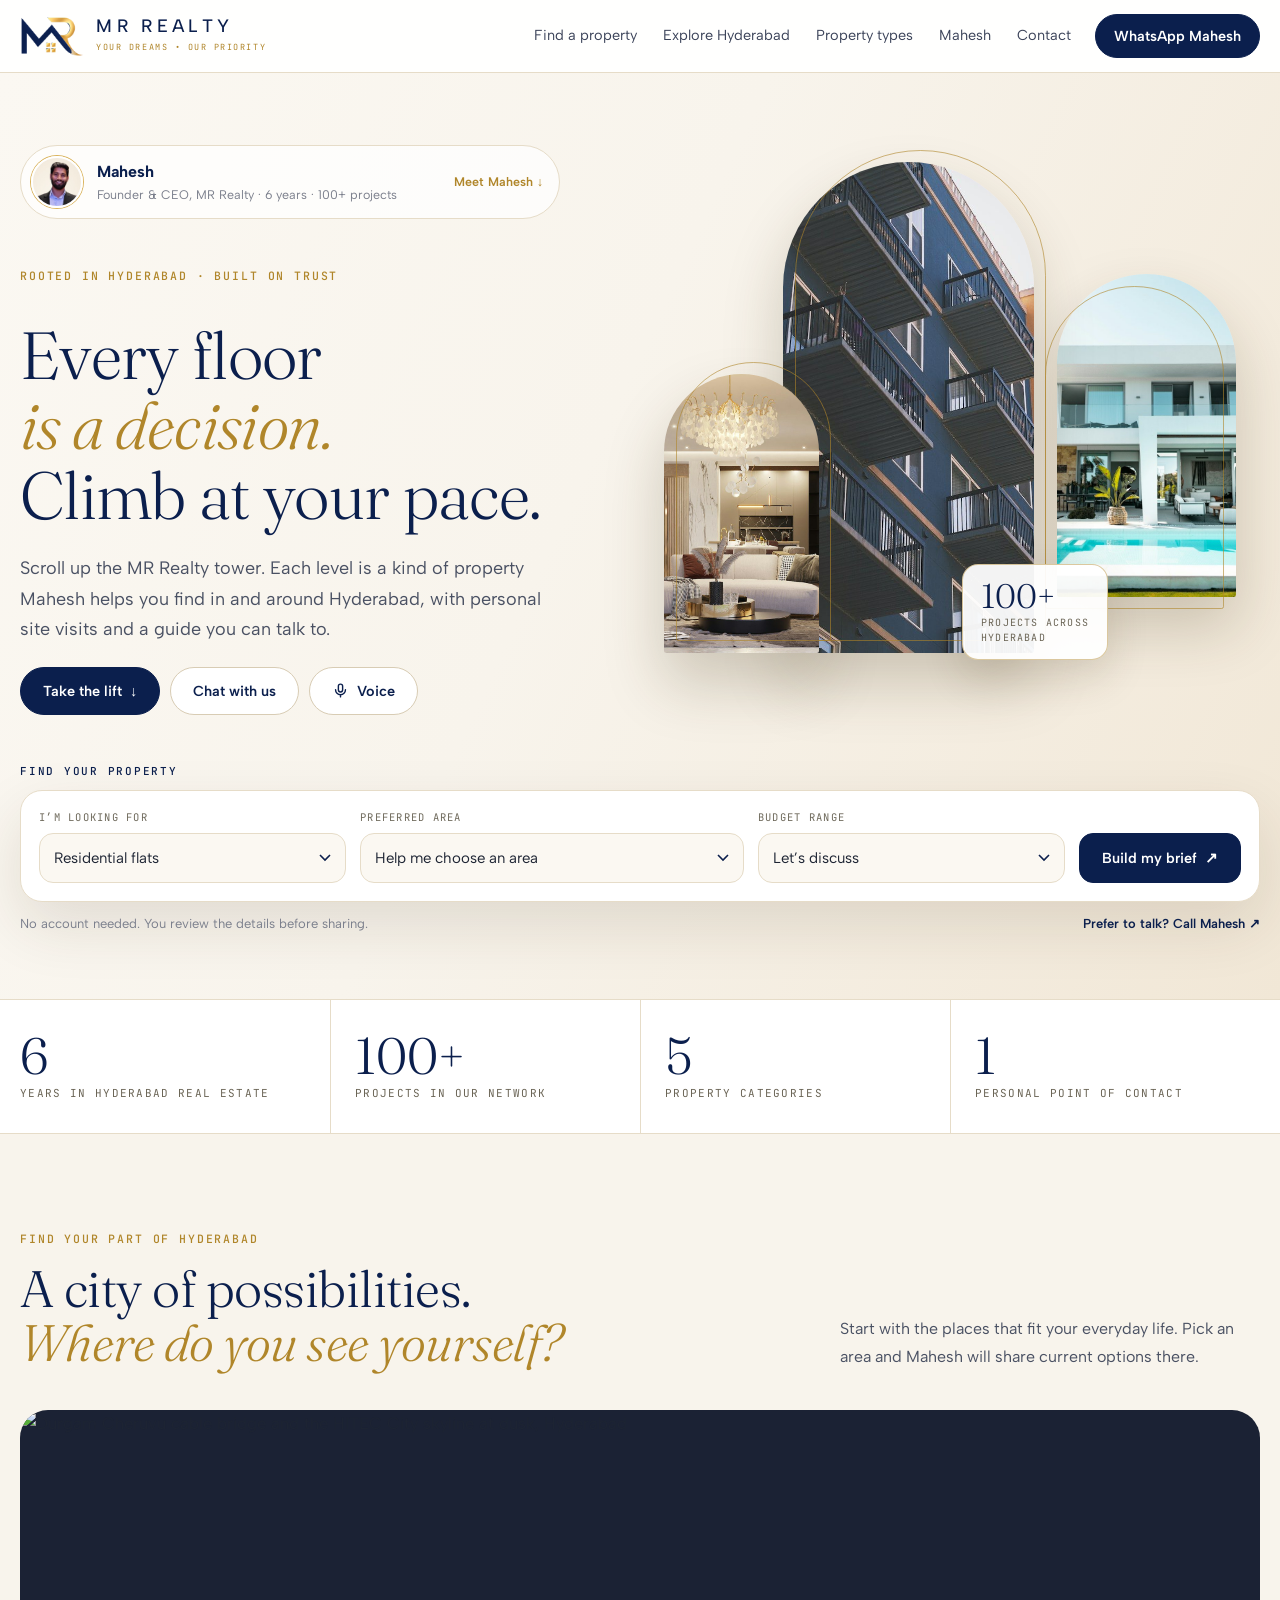
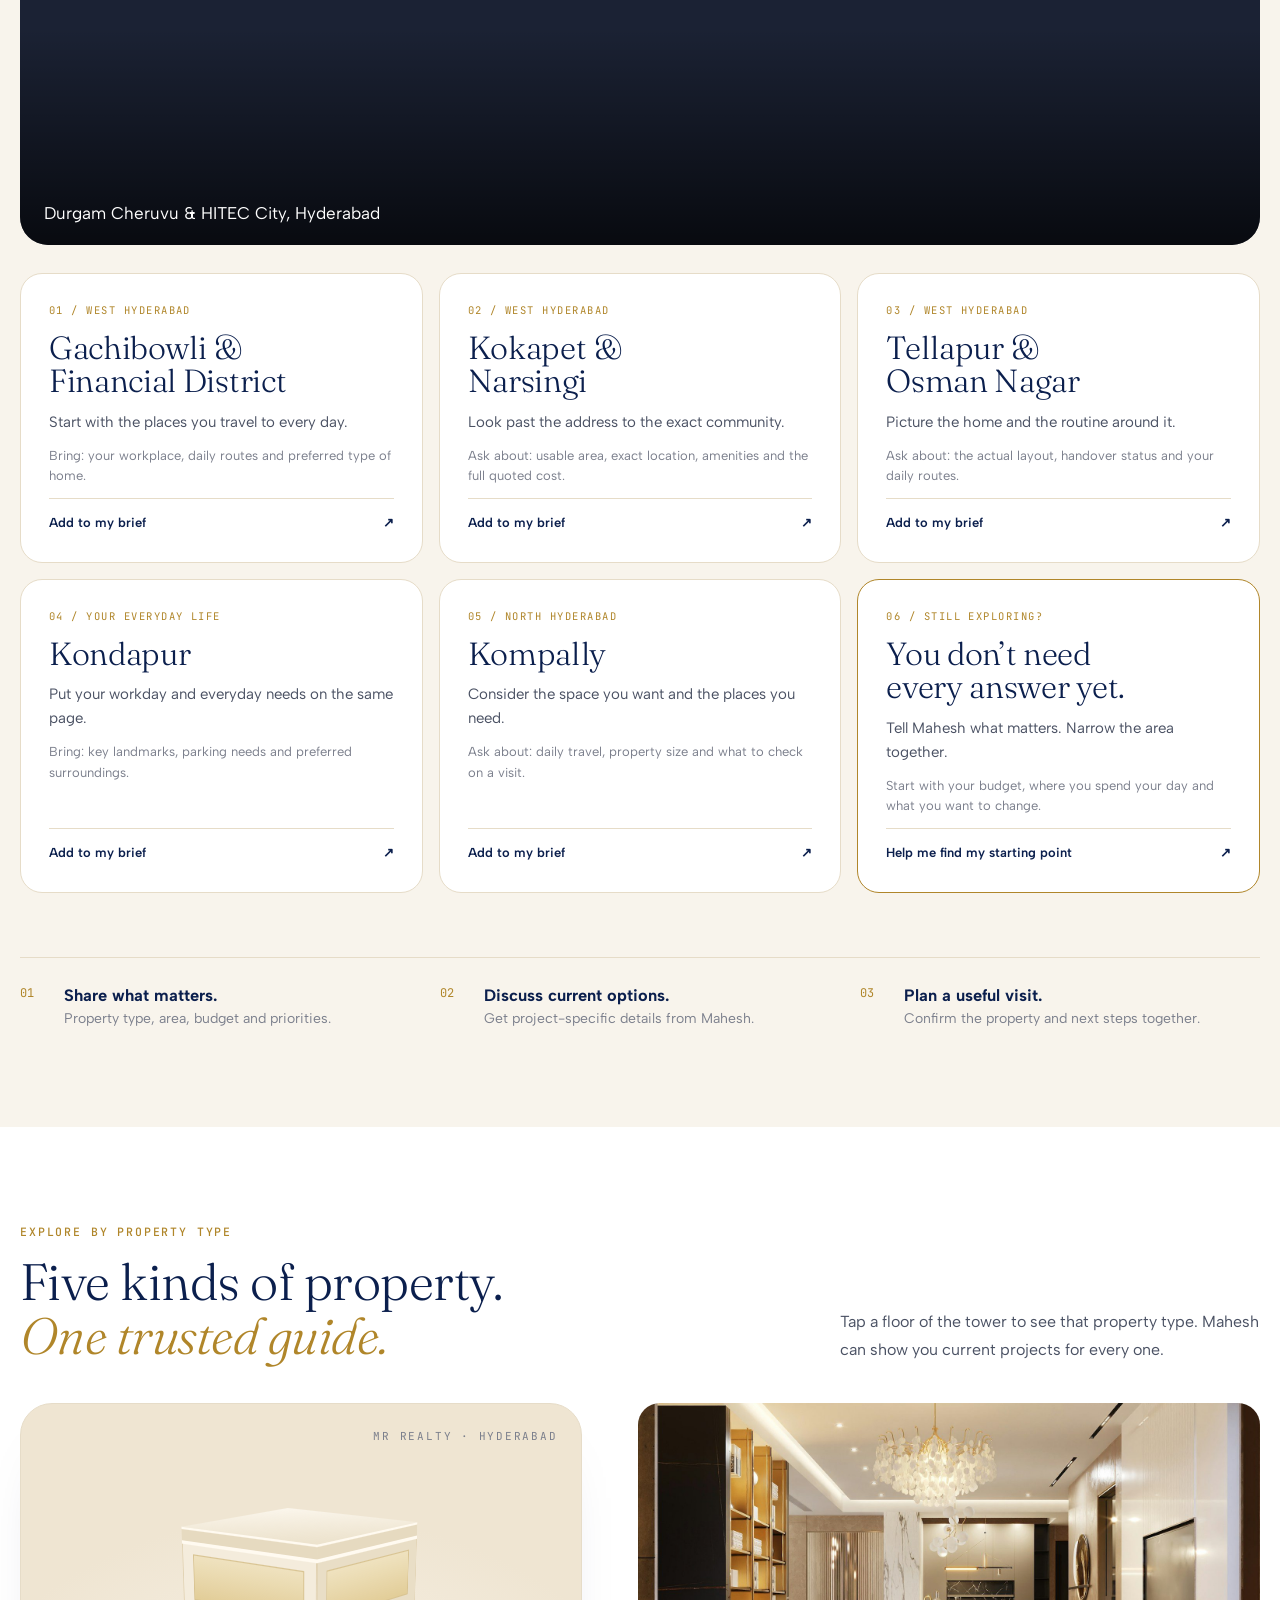
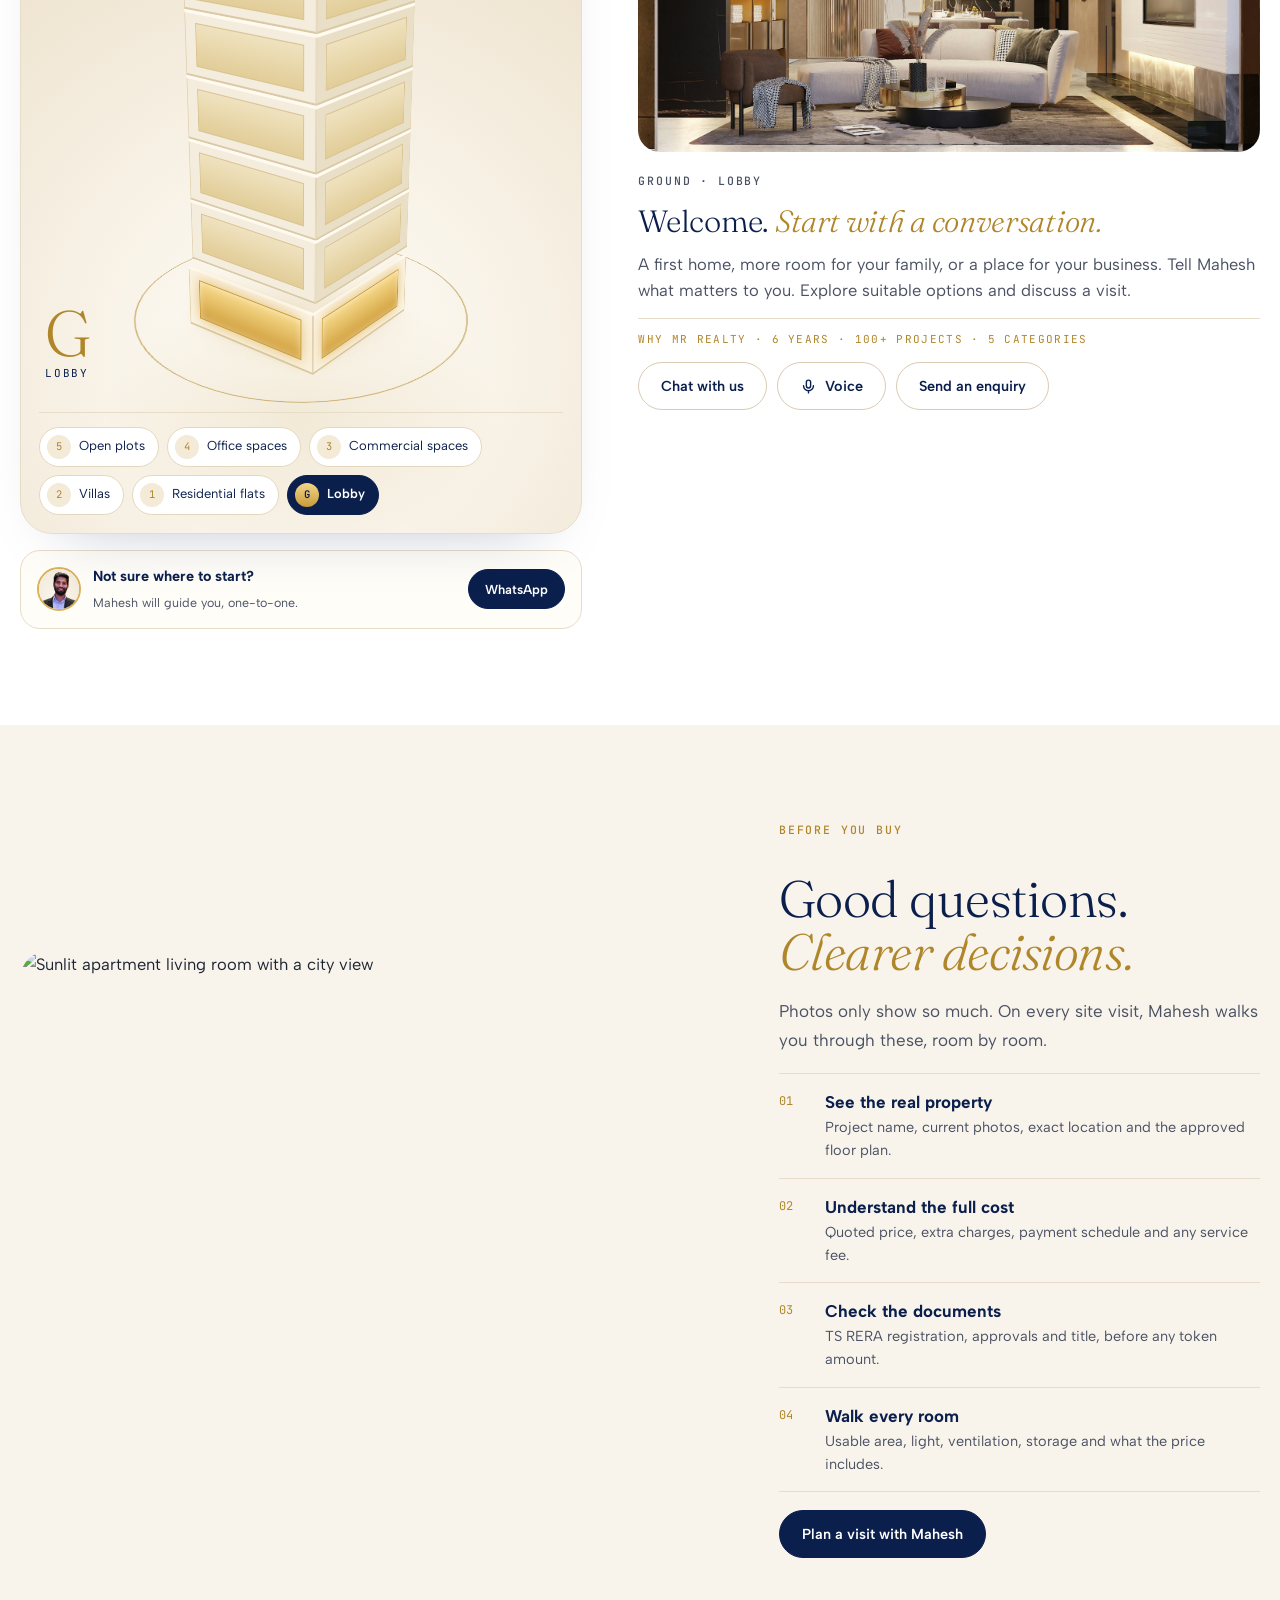
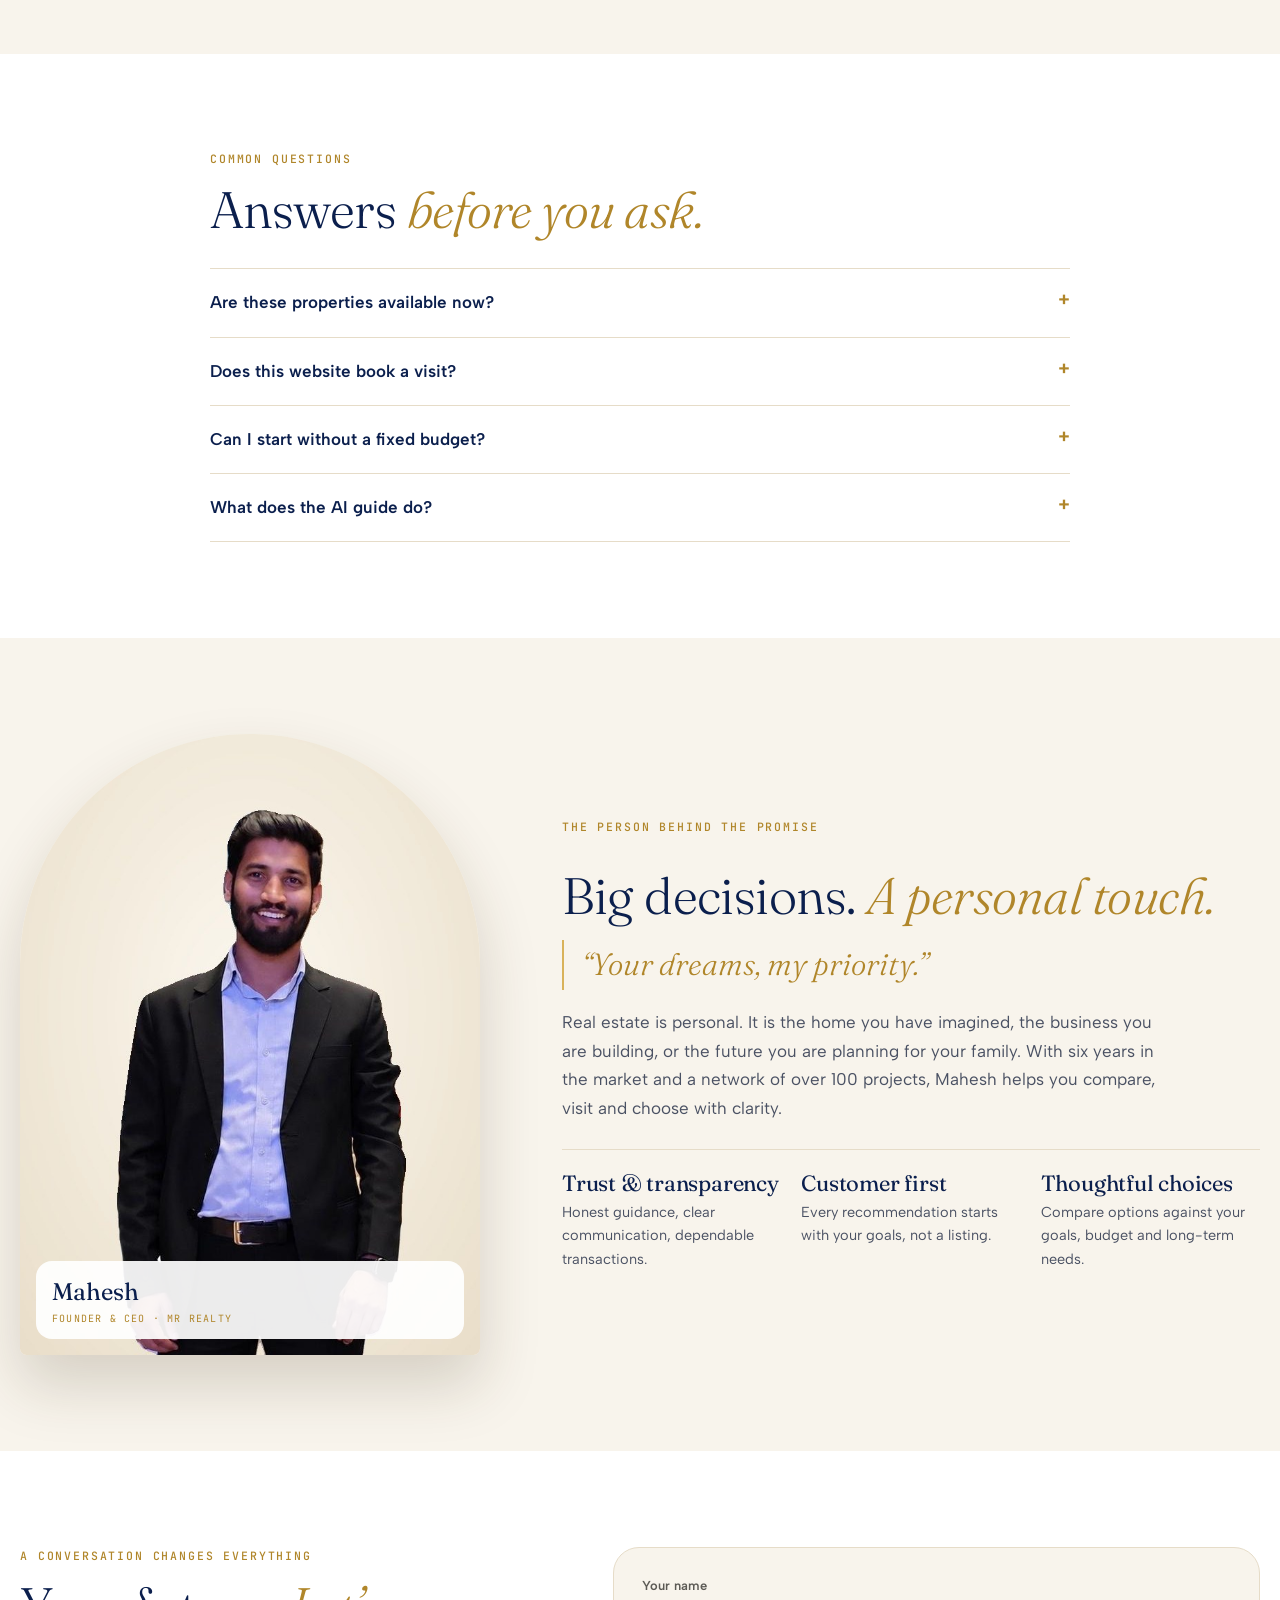
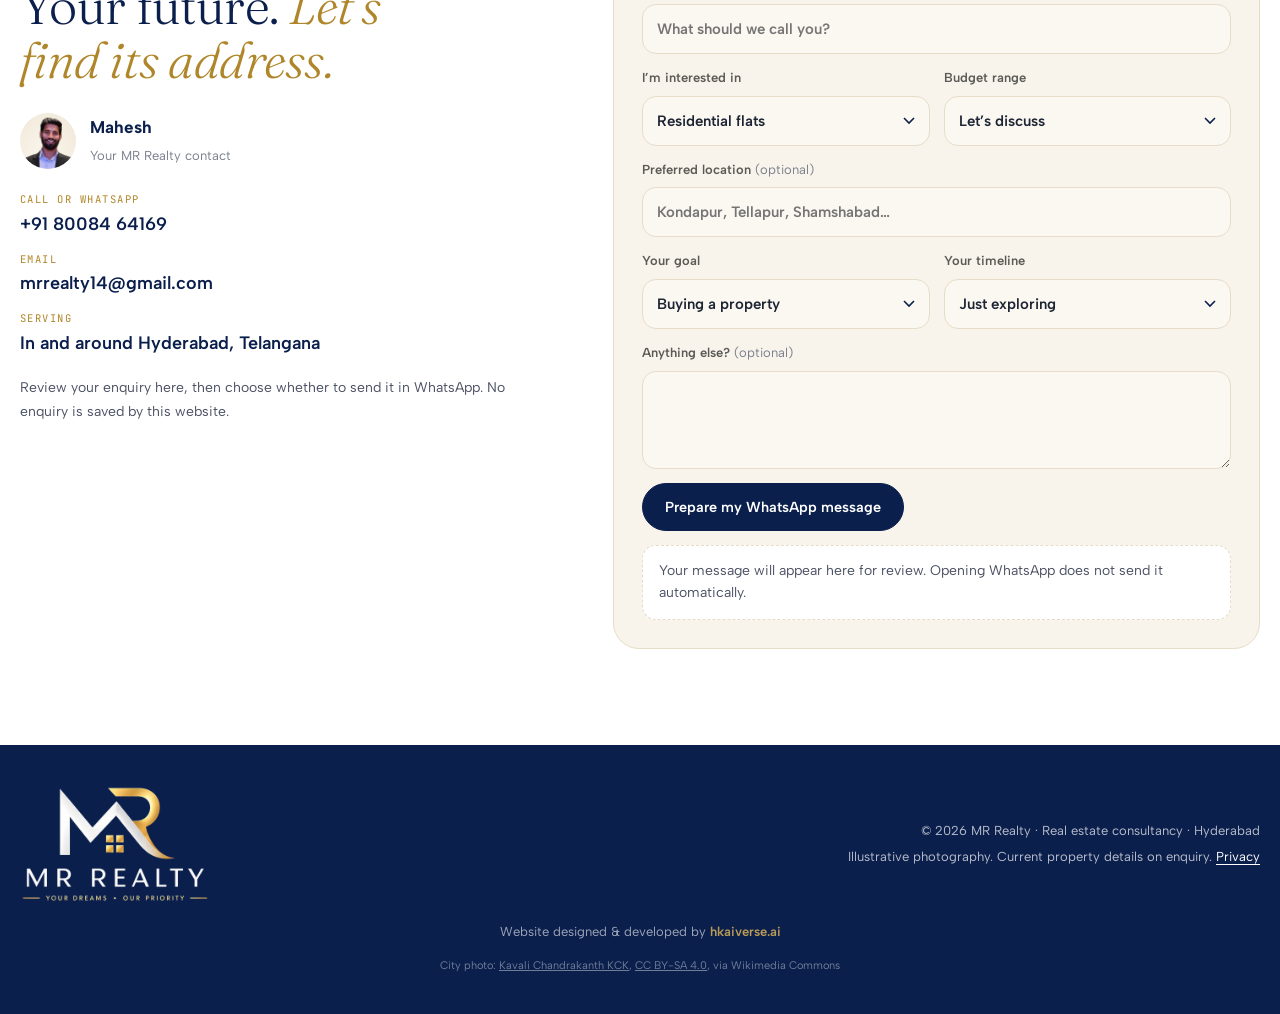
==== index.html @ f4f36195 "Voice buttons beside Chat with us; hkaiverse.ai credit in footer Co-Authored-By: Claude Opus 5.5 <no" ====
<!doctype html>
<html lang="en">
<head>
<meta charset="utf-8">
<meta name="viewport" content="width=device-width,initial-scale=1,viewport-fit=cover">
<title>MR Realty | Property consultant in Hyderabad – Mahesh</title>
<meta name="description" content="Homes, villas, offices, commercial spaces and open plots in and around Hyderabad. Personal guidance from Mahesh at MR Realty: 6 years of experience, 100+ projects in his network. Call or WhatsApp +91 80084 64169.">
<meta name="theme-color" content="#f6f1e7">
<link rel="icon" type="image/png" sizes="48x48" href="images/brand/favicon-48.png">
<link rel="apple-touch-icon" href="images/brand/favicon-180.png">
<meta property="og:type" content="website">
<meta property="og:title" content="MR Realty | Your dreams, our priority">
<meta property="og:description" content="Homes, villas, offices, commercial spaces and open plots in and around Hyderabad, with personal guidance from Mahesh.">
<link rel="canonical" href="https://shreyapeddireddy3-droid.github.io/mr-realty/">
<meta property="og:url" content="https://shreyapeddireddy3-droid.github.io/mr-realty/">
<meta property="og:site_name" content="MR Realty">
<meta property="og:locale" content="en_IN">
<meta property="og:image" content="https://shreyapeddireddy3-droid.github.io/mr-realty/images/og-image.jpg">
<meta property="og:image:width" content="1200">
<meta property="og:image:height" content="630">
<meta name="twitter:card" content="summary_large_image">
<link rel="preconnect" href="https://fonts.googleapis.com">
<link rel="preconnect" href="https://fonts.gstatic.com" crossorigin>
<link rel="stylesheet" href="https://fonts.googleapis.com/css2?family=Fraunces:ital,opsz,wght@0,9..144,300;0,9..144,400;1,9..144,300;1,9..144,400&family=Albert+Sans:wght@400;500;600;700&family=JetBrains+Mono:wght@400;500&display=swap">
<link rel="stylesheet" href="assets/site.css?v=20261104x">
<script type="application/ld+json">
{"@context":"https://schema.org","@type":"RealEstateAgent","name":"MR Realty","slogan":"Your dreams, our priority","description":"Real estate consultancy in and around Hyderabad: residential flats, villas, commercial spaces, office spaces and open plots.","telephone":"+91-80084-64169","email":"mrrealty14@gmail.com","areaServed":{"@type":"City","name":"Hyderabad"},"address":{"@type":"PostalAddress","addressLocality":"Hyderabad","addressRegion":"Telangana","addressCountry":"IN"},"founder":{"@type":"Person","name":"Mahesh","jobTitle":"Founder & CEO"},"image":"images/og-image.jpg"}
</script>
</head>
<body>
<a class="skip" href="#main">Skip to content</a>

<header class="site-header">
  <div class="wrap head-row">
    <a class="brand" href="#top" aria-label="MR Realty home">
      <img src="images/brand/mr-mark-navy.png" alt="" width="64" height="40">
      <span><b>MR REALTY</b><small>YOUR DREAMS • OUR PRIORITY</small></span>
    </a>
    <nav id="site-nav" class="nav" aria-label="Main">
      <a href="#find">Find a property</a>
      <a href="#areas">Explore Hyderabad</a>
      <a href="#tower">Property types</a>
      <a href="#mahesh">Mahesh</a>
      <a href="#contact">Contact</a>
    </nav>
    <a class="btn solid head-cta" href="https://wa.me/918008464169?text=Hi%20Mahesh%2C%20I%27d%20like%20to%20explore%20properties%20with%20MR%20Realty." target="_blank" rel="noopener">WhatsApp Mahesh</a>
    <button class="menu" type="button" aria-label="Open menu" aria-controls="site-nav" aria-expanded="false"><span></span><span></span></button>
  </div>
</header>

<main id="main">
  <!-- HERO -->
  <section class="hero" id="top">
    <div class="wrap hero-grid">
      <div class="hero-copy">
        <a class="hero-person" href="#mahesh">
          <img src="images/mahesh-profile.jpg?v=2" alt="Mahesh, Founder and CEO of MR Realty" width="56" height="56">
          <span><b>Mahesh</b><small>Founder &amp; CEO, MR Realty · 6 years · 100+ projects</small></span>
          <span class="hp-go" aria-hidden="true">Meet Mahesh ↓</span>
        </a>
        <p class="eyebrow">Rooted in Hyderabad · Built on trust</p>
        <h1>Every floor <em>is a decision.</em><br>Climb at your pace.</h1>
        <p class="lead">Scroll up the MR Realty tower. Each level is a kind of property Mahesh helps you find in and around Hyderabad, with personal site visits and a guide you can talk to.</p>
        <div class="acts">
          <a class="btn solid" href="#tower">Take the lift <span aria-hidden="true">↓</span></a>
          <button class="btn" type="button" data-chat>Chat with us</button>
          <button class="btn btn-voice" type="button" data-voice><svg aria-hidden="true" width="17" height="17" viewBox="0 0 24 24" fill="none" stroke="currentColor" stroke-width="2" stroke-linecap="round" stroke-linejoin="round"><rect x="9" y="3" width="6" height="11" rx="3"/><path d="M5 11a7 7 0 0 0 14 0M12 18v3"/></svg> Voice</button>
        </div>
      </div>
      <div class="hero-art" aria-hidden="true">
        <figure class="arch a1"><img src="images/apartments.jpg" alt="" width="1400" height="933"></figure>
        <figure class="arch a2"><img src="images/villas.jpg" alt="" width="1400" height="934"></figure>
        <figure class="arch a3"><img src="images/interior.jpg" alt="" width="1600" height="900"></figure>
        <div class="arch-badge"><b>100+</b><span>projects across<br>Hyderabad</span></div>
      </div>
    </div>

    <div class="wrap find" id="find">
      <p class="find-label">Find your property</p>
      <form class="find-form" id="find-form">
        <label>I’m looking for
          <select id="find-type">
            <option>Residential flats</option><option>Villas</option><option>Commercial space</option><option>Office spaces</option><option>Open plots</option><option>Help me decide</option>
          </select>
        </label>
        <label>Preferred area
          <select id="find-area">
            <option value="">Help me choose an area</option><option>Gachibowli / Financial District</option><option>Kokapet / Narsingi</option><option>Tellapur / Osman Nagar</option><option>Kondapur</option><option>Kompally</option><option>Somewhere else in Hyderabad</option>
          </select>
        </label>
        <label>Budget range
          <select id="find-budget">
            <option>Let’s discuss</option><option>Below ₹50 lakh</option><option>₹50 lakh – ₹1 crore</option><option>₹1 crore – ₹2 crore</option><option>₹2 crore – ₹5 crore</option><option>Above ₹5 crore</option>
          </select>
        </label>
        <button class="btn solid" type="submit">Build my brief <span aria-hidden="true">↗</span></button>
      </form>
      <div class="find-foot"><span>No account needed. You review the details before sharing.</span><a href="tel:+918008464169">Prefer to talk? Call Mahesh <span aria-hidden="true">↗</span></a></div>
    </div>
  </section>

  <!-- STATS -->
  <section class="stats" aria-label="MR Realty at a glance">
    <div class="wrap stats-row">
      <div><b>6</b><span>Years in Hyderabad real estate</span></div>
      <div><b>100+</b><span>Projects in our network</span></div>
      <div><b>5</b><span>Property categories</span></div>
      <div><b>1</b><span>Personal point of contact</span></div>
    </div>
  </section>

  <!-- AREAS -->
  <section class="band ivory" id="areas" aria-labelledby="areas-h">
    <div class="wrap">
      <div class="sec-head">
        <div><p class="eyebrow">Find your part of Hyderabad</p><h2 id="areas-h">A city of possibilities. <em>Where do you see yourself?</em></h2></div>
        <p>Start with the places that fit your everyday life. Pick an area and Mahesh will share current options there.</p>
      </div>
      <figure class="city"><img src="https://upload.wikimedia.org/wikipedia/commons/thumb/1/1f/Cable_Bridge_view_from_Dr.B.R._Ambedkar_Open_University_Hyderabad_Telangana.jpg/1920px-Cable_Bridge_view_from_Dr.B.R._Ambedkar_Open_University_Hyderabad_Telangana.jpg" srcset="https://upload.wikimedia.org/wikipedia/commons/thumb/1/1f/Cable_Bridge_view_from_Dr.B.R._Ambedkar_Open_University_Hyderabad_Telangana.jpg/1280px-Cable_Bridge_view_from_Dr.B.R._Ambedkar_Open_University_Hyderabad_Telangana.jpg 1280w, https://upload.wikimedia.org/wikipedia/commons/thumb/1/1f/Cable_Bridge_view_from_Dr.B.R._Ambedkar_Open_University_Hyderabad_Telangana.jpg/1920px-Cable_Bridge_view_from_Dr.B.R._Ambedkar_Open_University_Hyderabad_Telangana.jpg 1920w, https://upload.wikimedia.org/wikipedia/commons/thumb/1/1f/Cable_Bridge_view_from_Dr.B.R._Ambedkar_Open_University_Hyderabad_Telangana.jpg/3840px-Cable_Bridge_view_from_Dr.B.R._Ambedkar_Open_University_Hyderabad_Telangana.jpg 3840w" sizes="(max-width: 900px) 100vw, 1280px" alt="Durgam Cheruvu cable bridge and the HITEC City skyline at dusk, Hyderabad" loading="lazy" width="1920" height="1440"><figcaption><span>Durgam Cheruvu &amp; HITEC City, Hyderabad</span></figcaption></figure>
      <div class="area-grid">
        <article class="area"><span class="area-i">01 / West Hyderabad</span><h3>Gachibowli &amp; <br>Financial District</h3><p>Start with the places you travel to every day.</p><small>Bring: your workplace, daily routes and preferred type of home.</small><button type="button" data-area="Gachibowli / Financial District">Add to my brief <span aria-hidden="true">↗</span></button></article>
        <article class="area"><span class="area-i">02 / West Hyderabad</span><h3>Kokapet &amp; <br>Narsingi</h3><p>Look past the address to the exact community.</p><small>Ask about: usable area, exact location, amenities and the full quoted cost.</small><button type="button" data-area="Kokapet / Narsingi">Add to my brief <span aria-hidden="true">↗</span></button></article>
        <article class="area"><span class="area-i">03 / West Hyderabad</span><h3>Tellapur &amp; <br>Osman Nagar</h3><p>Picture the home and the routine around it.</p><small>Ask about: the actual layout, handover status and your daily routes.</small><button type="button" data-area="Tellapur / Osman Nagar">Add to my brief <span aria-hidden="true">↗</span></button></article>
        <article class="area"><span class="area-i">04 / Your everyday life</span><h3>Kondapur</h3><p>Put your workday and everyday needs on the same page.</p><small>Bring: key landmarks, parking needs and preferred surroundings.</small><button type="button" data-area="Kondapur">Add to my brief <span aria-hidden="true">↗</span></button></article>
        <article class="area"><span class="area-i">05 / North Hyderabad</span><h3>Kompally</h3><p>Consider the space you want and the places you need.</p><small>Ask about: daily travel, property size and what to check on a visit.</small><button type="button" data-area="Kompally">Add to my brief <span aria-hidden="true">↗</span></button></article>
        <article class="area help"><span class="area-i">06 / Still exploring?</span><h3>You don’t need <br>every answer yet.</h3><p>Tell Mahesh what matters. Narrow the area together.</p><small>Start with your budget, where you spend your day and what you want to change.</small><a href="#find">Help me find my starting point <span aria-hidden="true">↗</span></a></article>
      </div>
      <p class="area-status" id="area-status" role="status"></p>
      <ol class="path">
        <li><b>Share what matters.</b><span>Property type, area, budget and priorities.</span></li>
        <li><b>Discuss current options.</b><span>Get project-specific details from Mahesh.</span></li>
        <li><b>Plan a useful visit.</b><span>Confirm the property and next steps together.</span></li>
      </ol>
    </div>
  </section>

  <!-- TOWER -->
  <section class="band tower" id="tower" aria-labelledby="tower-h">
    <div class="wrap">
      <div class="sec-head">
        <div><p class="eyebrow">Explore by property type</p><h2 id="tower-h">Five kinds of property. <em>One trusted guide.</em></h2></div>
        <p>Tap a floor of the tower to see that property type. Mahesh can show you current projects for every one.</p>
      </div>
      <div class="tower-grid">
        <div class="tw-col"><aside class="tw-nav tw3" aria-label="Property types, floor by floor"><div class="tw3-stage"><div class="tw3-rot"><div class="tw3-ring"></div><a class="fl3" href="#floor-g" style="--i:0" data-lvl="G" data-name="Lobby" tabindex="-1" aria-hidden="true"><i class="f fr"></i><i class="f bk"></i><i class="f lf"></i><i class="f rt"></i></a><a class="fl3" href="#floor-1" style="--i:1" data-lvl="1" data-name="Residential flats" tabindex="-1" aria-hidden="true"><i class="f fr"></i><i class="f bk"></i><i class="f lf"></i><i class="f rt"></i></a><a class="fl3" href="#floor-2" style="--i:2" data-lvl="2" data-name="Villas" tabindex="-1" aria-hidden="true"><i class="f fr"></i><i class="f bk"></i><i class="f lf"></i><i class="f rt"></i></a><a class="fl3" href="#floor-3" style="--i:3" data-lvl="3" data-name="Commercial spaces" tabindex="-1" aria-hidden="true"><i class="f fr"></i><i class="f bk"></i><i class="f lf"></i><i class="f rt"></i></a><a class="fl3" href="#floor-4" style="--i:4" data-lvl="4" data-name="Office spaces" tabindex="-1" aria-hidden="true"><i class="f fr"></i><i class="f bk"></i><i class="f lf"></i><i class="f rt"></i></a><a class="fl3" href="#floor-5" style="--i:5" data-lvl="5" data-name="Open plots" tabindex="-1" aria-hidden="true"><i class="f fr"></i><i class="f bk"></i><i class="f lf"></i><i class="f rt"></i></a><span class="fl3 roof" style="--i:6" aria-hidden="true"><i class="f fr"></i><i class="f bk"></i><i class="f lf"></i><i class="f rt"></i><i class="f tp"></i></span></div></div><div class="tw3-tag"><b id="tw3Lvl">G</b><span id="tw3Name">Lobby</span></div><span class="tw3-brand">MR REALTY · HYDERABAD</span><ol class="tw3-list"><li><a href="#floor-5"><span class="tn">5</span>Open plots</a></li><li><a href="#floor-4"><span class="tn">4</span>Office spaces</a></li><li><a href="#floor-3"><span class="tn">3</span>Commercial spaces</a></li><li><a href="#floor-2"><span class="tn">2</span>Villas</a></li><li><a href="#floor-1"><span class="tn">1</span>Residential flats</a></li><li><a href="#floor-g"><span class="tn">G</span>Lobby</a></li></ol></aside><div class="tw-help"><img src="images/mahesh-profile.jpg?v=2" alt="" width="48" height="48"><span><b>Not sure where to start?</b><small>Mahesh will guide you, one-to-one.</small></span><a class="btn solid" href="https://wa.me/918008464169?text=Hi%20Mahesh%2C%20I%27m%20looking%20for%20a%20property." target="_blank" rel="noopener">WhatsApp</a></div></div>
        <div class="floors">
          <article class="floor" id="floor-g" data-lvl="G" data-name="Lobby">
            <figure><img src="images/interior.jpg" alt="Illustrative interior" loading="lazy" width="1600" height="900"></figure>
            <p class="eyebrow">Ground · Lobby</p>
            <h3>Welcome. <em>Start with a conversation.</em></h3>
            <p>A first home, more room for your family, or a place for your business. Tell Mahesh what matters to you. Explore suitable options and discuss a visit.</p>
            <p class="tag">Why MR Realty · 6 years · 100+ projects · 5 categories</p>
            <div class="acts"><button class="btn" type="button" data-chat>Chat with us</button><button class="btn btn-voice" type="button" data-voice><svg aria-hidden="true" width="17" height="17" viewBox="0 0 24 24" fill="none" stroke="currentColor" stroke-width="2" stroke-linecap="round" stroke-linejoin="round"><rect x="9" y="3" width="6" height="11" rx="3"/><path d="M5 11a7 7 0 0 0 14 0M12 18v3"/></svg> Voice</button><a class="btn" href="#contact">Send an enquiry</a></div>
          </article>
          <article class="floor" id="floor-1" data-lvl="1" data-name="Residential flats">
            <figure><img src="images/apartments.jpg" alt="Illustrative apartment building" loading="lazy" width="1400" height="933"></figure>
            <p class="eyebrow">Floor 1 · Residential flats</p>
            <h3>Life at <em>a better address.</em></h3>
            <p>From your first home to your next chapter. Discuss the space, commute, location and budget that work for your everyday life.</p>
            <ul><li>Shortlists built around your lifestyle</li><li>Guidance on location and connectivity</li><li>Site visits arranged by Mahesh</li></ul>
            <p class="tag">Current projects, pricing &amp; availability on enquiry</p>
            <div class="acts"><button class="btn solid" type="button" data-pick="Residential flats">Find my flat</button><button class="btn" type="button" data-chat="Residential flats">Ask about flats</button></div>
          </article>
          <article class="floor" id="floor-2" data-lvl="2" data-name="Villas">
            <figure><img src="images/villas.jpg" alt="Illustrative modern villa" loading="lazy" width="1400" height="934"></figure>
            <p class="eyebrow">Floor 2 · Villas</p>
            <h3>Room to <em>grow into.</em></h3>
            <p>More space, more privacy. Compare layout, community, outdoor space and location with Mahesh before you plan a visit.</p>
            <ul><li>Independent and gated villa options</li><li>Plot size, facing and Vastu preferences</li><li>Documents reviewed before you commit</li></ul>
            <p class="tag">Layout · Community · Amenities to confirm</p>
            <div class="acts"><button class="btn solid" type="button" data-pick="Villas">Explore villas</button><button class="btn" type="button" data-chat="Villas">Ask about villas</button></div>
          </article>
          <article class="floor" id="floor-3" data-lvl="3" data-name="Commercial">
            <figure><img src="images/commercial.jpg" alt="Illustrative commercial towers" loading="lazy" width="1400" height="933"></figure>
            <p class="eyebrow">Floor 3 · Commercial spaces</p>
            <h3>A place for <em>your business.</em></h3>
            <p>Give your business the right setting. Discuss retail, showroom or other commercial requirements, with location, access and intended use in view.</p>
            <ul><li>Main-road and high-street frontage</li><li>Clear asking price and lease terms</li><li>Fit-out readiness checked on the visit</li></ul>
            <p class="tag">Intended use · Access · Terms to discuss</p>
            <div class="acts"><button class="btn solid" type="button" data-pick="Commercial space">See commercial options</button><button class="btn" type="button" data-chat="Commercial space">Ask about commercial</button></div>
          </article>
          <article class="floor" id="floor-4" data-lvl="4" data-name="Office spaces">
            <figure><img src="images/offices.jpg" alt="Illustrative office interior" loading="lazy" width="1400" height="933"></figure>
            <p class="eyebrow">Floor 4 · Office spaces</p>
            <h3>Space for <em>your best work.</em></h3>
            <p>Make room for the work you do. Share your team size, preferred area and workspace requirements, then discuss suitable office options with Mahesh.</p>
            <ul><li>Usable area compared with the full quoted cost</li><li>Power backup, parking and connectivity</li><li>Lock-in and escalation terms explained</li></ul>
            <p class="tag">Team size · Connectivity · Lease questions</p>
            <div class="acts"><button class="btn solid" type="button" data-pick="Office spaces">Find office space</button><button class="btn" type="button" data-chat="Office spaces">Ask about offices</button></div>
          </article>
          <article class="floor" id="floor-5" data-lvl="5" data-name="Open plots">
            <figure><img src="images/plots.jpg" alt="Illustrative open land at sunset" loading="lazy" width="1400" height="933"></figure>
            <p class="eyebrow">Floor 5 · Terrace · Open plots</p>
            <h3>Room for <em>what comes next.</em></h3>
            <p>A place to build, or a future to plan. Explore open plots with location, access and long-term value in mind.</p>
            <ul><li>HMDA / DTCP approval details on request</li><li>Road access, facing and plot dimensions</li><li>Clear next steps with Mahesh</li></ul>
            <p class="tag">Location · Access · Property-specific documents</p>
            <div class="acts"><button class="btn solid" type="button" data-pick="Open plots">See open plots</button><button class="btn" type="button" data-chat="Open plots">Ask about plots</button></div>
          </article>
        </div>
      </div>
    </div>
  </section>

  <!-- BEFORE YOU BUY -->
  <section class="band ivory" id="before" aria-labelledby="before-h">
    <div class="wrap before-grid">
      <figure class="before-photo"><img src="https://images.unsplash.com/photo-1665249934445-1de680641f50?w=1400&q=72&auto=format&fit=crop" srcset="https://images.unsplash.com/photo-1665249934445-1de680641f50?w=800&q=70&auto=format&fit=crop 800w, https://images.unsplash.com/photo-1665249934445-1de680641f50?w=1400&q=72&auto=format&fit=crop 1400w" sizes="(max-width: 900px) 100vw, 640px" alt="Sunlit apartment living room with a city view" loading="lazy" width="1400" height="934"></figure>
      <div>
        <p class="eyebrow">Before you buy</p>
        <h2 id="before-h">Good questions. <em>Clearer decisions.</em></h2>
        <p class="sub">Photos only show so much. On every site visit, Mahesh walks you through these, room by room.</p>
        <ol class="check">
          <li><b>See the real property</b><span>Project name, current photos, exact location and the approved floor plan.</span></li>
          <li><b>Understand the full cost</b><span>Quoted price, extra charges, payment schedule and any service fee.</span></li>
          <li><b>Check the documents</b><span>TS RERA registration, approvals and title, before any token amount.</span></li>
          <li><b>Walk every room</b><span>Usable area, light, ventilation, storage and what the price includes.</span></li>
        </ol>
        <a class="btn solid" href="#contact">Plan a visit with Mahesh</a>
      </div>
    </div>
  </section>

  <!-- FAQ -->
  <section class="band" id="faq" aria-labelledby="faq-h">
    <div class="wrap narrow">
      <p class="eyebrow">Common questions</p>
      <h2 id="faq-h">Answers <em>before you ask.</em></h2>
      <div class="faq">
        <details><summary>Are these properties available now?</summary><p>The photography on this site illustrates property categories and layout ideas. Mahesh can share current options and confirm availability.</p></details>
        <details><summary>Does this website book a visit?</summary><p>No. Your enquiry prepares a message for you to send in WhatsApp. Mahesh confirms visits and next steps separately.</p></details>
        <details><summary>Can I start without a fixed budget?</summary><p>Yes. Choose “Let’s discuss” and share what matters to you. You can start by asking questions.</p></details>
        <details><summary>What does the AI guide do?</summary><p>It helps you explore property types and prepare questions. It cannot confirm listings, prices, approvals or appointments. Mahesh confirms all of those personally.</p></details>
      </div>
    </div>
  </section>

  <!-- MAHESH -->
  <section class="band ivory" id="mahesh" aria-labelledby="mahesh-h">
    <div class="wrap mahesh-grid">
      <figure class="portrait"><img src="images/mahesh.jpg?v=2" alt="Mahesh, Founder and CEO of MR Realty" loading="lazy" width="821" height="895"><figcaption><b>Mahesh</b><span>Founder &amp; CEO · MR Realty</span></figcaption></figure>
      <div>
        <p class="eyebrow">The person behind the promise</p>
        <h2 id="mahesh-h">Big decisions. <em>A personal touch.</em></h2>
        <blockquote>“Your dreams, my priority.”</blockquote>
        <p class="sub">Real estate is personal. It is the home you have imagined, the business you are building, or the future you are planning for your family. With six years in the market and a network of over 100 projects, Mahesh helps you compare, visit and choose with clarity.</p>
        <div class="values">
          <div><h3>Trust &amp; transparency</h3><p>Honest guidance, clear communication, dependable transactions.</p></div>
          <div><h3>Customer first</h3><p>Every recommendation starts with your goals, not a listing.</p></div>
          <div><h3>Thoughtful choices</h3><p>Compare options against your goals, budget and long-term needs.</p></div>
        </div>
      </div>
    </div>
  </section>

  <!-- CONTACT -->
  <section class="band" id="contact" aria-labelledby="contact-h">
    <div class="wrap contact-grid">
      <div>
        <p class="eyebrow">A conversation changes everything</p>
        <h2 id="contact-h">Your future. <em>Let’s find its address.</em></h2>
        <div class="person"><img src="images/mahesh-profile.jpg?v=2" alt="" width="64" height="64"><div><b>Mahesh</b><span>Your MR Realty contact</span></div></div>
        <dl class="lines">
          <div><dt>Call or WhatsApp</dt><dd><a href="tel:+918008464169">+91 80084 64169</a></dd></div>
          <div><dt>Email</dt><dd><a href="mailto:mrrealty14@gmail.com">mrrealty14@gmail.com</a></dd></div>
          <div><dt>Serving</dt><dd>In and around Hyderabad, Telangana</dd></div>
        </dl>
        <p class="sub small">Review your enquiry here, then choose whether to send it in WhatsApp. No enquiry is saved by this website.</p>
      </div>
      <form class="enquiry" id="enquiry" novalidate>
        <label>Your name<input id="f-name" autocomplete="name" placeholder="What should we call you?" maxlength="80" required></label>
        <div class="row">
          <label>I’m interested in<select id="f-type"><option>Residential flats</option><option>Villas</option><option>Commercial space</option><option>Office spaces</option><option>Open plots</option><option>Help me decide</option></select></label>
          <label>Budget range<select id="f-budget"><option>Let’s discuss</option><option>Below ₹50 lakh</option><option>₹50 lakh – ₹1 crore</option><option>₹1 crore – ₹2 crore</option><option>₹2 crore – ₹5 crore</option><option>Above ₹5 crore</option></select></label>
        </div>
        <label><span>Preferred location <span class="opt">(optional)</span></span><input id="f-loc" maxlength="120" placeholder="Kondapur, Tellapur, Shamshabad…"></label>
        <div class="row">
          <label>Your goal<select id="f-goal"><option>Buying a property</option><option>Exploring a rental or lease</option><option>Researching my options</option><option>Let’s discuss</option></select></label>
          <label>Your timeline<select id="f-time"><option>Just exploring</option><option>Within 3 months</option><option>3–6 months</option><option>More than 6 months</option></select></label>
        </div>
        <label><span>Anything else? <span class="opt">(optional)</span></span><textarea id="f-msg" maxlength="800" rows="3"></textarea></label>
        <div class="acts"><button class="btn solid" type="submit">Prepare my WhatsApp message</button><a class="btn" id="wa-link" href="https://wa.me/918008464169" target="_blank" rel="noopener" hidden>Open in WhatsApp ↗</a></div>
        <p class="out" id="out" role="status">Your message will appear here for review. Opening WhatsApp does not send it automatically.</p>
      </form>
    </div>
  </section>
</main>

<footer class="site-foot">
  <div class="wrap foot-row">
    <img class="foot-logo" src="images/brand/mr-logo-full.png" alt="MR Realty — Your dreams, our priority" width="900" height="564" loading="lazy">
    <div class="foot-text">
      <p>© <span id="yr">2026</span> MR Realty · Real estate consultancy · Hyderabad</p>
      <p>Illustrative photography. Current property details on enquiry. <button type="button" class="linkish" data-open="privacy">Privacy</button></p>
    </div>
  </div>
<p class="made-by">Website designed &amp; developed by <a href="https://hkaiverse.ai" target="_blank" rel="noopener">hkaiverse.ai</a></p><p class="photo-credit">City photo: <a href="https://commons.wikimedia.org/wiki/File:Cable_Bridge_view_from_Dr.B.R._Ambedkar_Open_University_Hyderabad_Telangana.jpg" target="_blank" rel="noopener">Kavali Chandrakanth KCK</a>, <a href="https://creativecommons.org/licenses/by-sa/4.0/" target="_blank" rel="noopener">CC BY-SA 4.0</a>, via Wikimedia Commons</p></footer>

<div class="fab"><button class="btn solid fab-chat" type="button" id="chat-open" aria-controls="chat" aria-expanded="false"><svg aria-hidden="true" width="18" height="18" viewBox="0 0 24 24" fill="none" stroke="currentColor" stroke-width="2" stroke-linecap="round" stroke-linejoin="round"><path d="M21 12a8 8 0 0 1-11.6 7.1L4 20l1-4.6A8 8 0 1 1 21 12z"/></svg> Chat with us</button><button class="btn fab-voice" type="button" data-voice aria-label="Ask by voice"><svg aria-hidden="true" width="17" height="17" viewBox="0 0 24 24" fill="none" stroke="currentColor" stroke-width="2" stroke-linecap="round" stroke-linejoin="round"><rect x="9" y="3" width="6" height="11" rx="3"/><path d="M5 11a7 7 0 0 0 14 0M12 18v3"/></svg> Voice</button></div>
<section class="chat" id="chat" role="dialog" aria-modal="false" aria-labelledby="chat-h" hidden>
  <header class="chat-head"><img src="images/brand/mr-mark.png" alt="" width="36" height="36"><div><b id="chat-h">MR Realty assistant</b><small>Tap an answer. Mahesh replies on WhatsApp.</small></div><button class="chat-x" type="button" id="chat-close" aria-label="Close chat">×</button></header>
  <div class="chat-log" id="chat-log" aria-live="polite"></div>
  <div class="chat-opts" id="chat-opts" role="group" aria-label="Choose an answer"></div>
  <footer class="chat-foot"><button type="button" id="chat-back">← Back</button><button type="button" id="chat-restart">Start over</button><button type="button" data-voice>Talk by voice instead</button></footer>
</section>

<dialog id="voice" class="dlg" aria-labelledby="voice-h">
  <button class="x" type="button" data-close aria-label="Close">×</button>
  <p class="eyebrow">Optional AI property assistant</p>
  <h2 id="voice-h">A question before <em>your next move?</em></h2>
  <p>Explore property types and prepare questions for Mahesh by voice or text. The assistant cannot confirm listings, prices, approvals or appointments.</p>
  <div class="quick" aria-labelledby="quick-h"><p class="quick-h" id="quick-h">Tap a question to ask the assistant</p><div class="qchips"><button type="button" class="qchip" data-q="What kinds of property do you help with?">What kinds of property do you help with?</button><button type="button" class="qchip" data-q="I’m looking for a 3BHK flat in Gachibowli">I’m looking for a 3BHK flat in Gachibowli</button><button type="button" class="qchip" data-q="Villas under ₹2 crore near Hyderabad">Villas under ₹2 crore near Hyderabad</button><button type="button" class="qchip" data-q="How do site visits with Mahesh work?">How do site visits with Mahesh work?</button><button type="button" class="qchip" data-q="Which documents should I check before buying?">Which documents should I check before buying?</button><button type="button" class="qchip" data-q="Are there open plots with HMDA approval?">Are there open plots with HMDA approval?</button></div></div>
  <p class="note">Voice and text are processed by ElevenLabs to respond. Voice recording is disabled for this agent; conversation retention is configured to 7 days. Please don’t share sensitive information. You can use WhatsApp or call Mahesh directly instead.</p>
  <button class="btn solid" id="voice-go" type="button">Open the AI assistant <span aria-hidden="true">↗</span></button>
  <p class="status" id="voice-status" role="status">Opens the assistant controls. You choose whether to start voice or text.</p>
  <a class="linkish" href="tel:+918008464169">Speak to Mahesh: +91 80084 64169 ↗</a>
</dialog>

<dialog id="privacy" class="dlg" aria-labelledby="privacy-h">
  <button class="x" type="button" data-close aria-label="Close">×</button>
  <p class="eyebrow">MR Realty</p>
  <h2 id="privacy-h">Your privacy matters.</h2>
  <p>Your enquiry stays in your browser until you choose to open WhatsApp. This website has no enquiry database and does not use advertising cookies. The hosting provider may process technical access logs to operate the site.</p>
  <p>When you continue to WhatsApp or email, that service’s privacy policy applies. If you choose the optional AI assistant, voice or text is processed by ElevenLabs. This agent is configured with voice recording disabled and a seven-day conversation retention period. Do not share sensitive information. Loading the assistant also connects to its script delivery service. You can contact Mahesh directly instead. To ask about information you share with MR Realty, contact <a href="mailto:mrrealty14@gmail.com">mrrealty14@gmail.com</a>.</p>
</dialog>

<div id="voice-host"></div>
<script src="assets/site.js?v=20261104x" defer></script>
</body>
</html>
---- assets/site.css ----
/* MR Realty — site styles
   Warm ivory and champagne, with the logo's navy and gold.
   Display: Fraunces · Body: Albert Sans · Labels: JetBrains Mono */
:root{
  --navy:#0b1f4d; --navy-2:#16306b; --ink:#1d2433; --text:#4a5163; --muted:#7b7f8c;
  --gold:#b0862a; --gold-2:#d9b25a; --gold-3:#f3d68a;
  --ivory:#f8f4ec; --champ:#f1e7d6; --white:#fff; --line:#e6dcc8;
  --display:"Fraunces",Georgia,"Times New Roman",serif;
  --body:"Albert Sans","Helvetica Neue",Arial,sans-serif;
  --mono:"JetBrains Mono",ui-monospace,Menlo,Consolas,monospace;
  --head-h:72px; --r:24px;
  color-scheme:light;
}
*{box-sizing:border-box}
html{scroll-behavior:smooth;scroll-padding-top:calc(var(--head-h) + 12px);-webkit-text-size-adjust:100%}
@media (prefers-reduced-motion:reduce){html{scroll-behavior:auto}*{animation:none!important;transition:none!important}}
body{margin:0;background:var(--ivory);color:var(--ink);font-family:var(--body);font-size:16.5px;line-height:1.6;overflow-x:hidden}
img{max-width:100%;display:block}
a{color:inherit}
h1,h2,h3{font-family:var(--display);font-weight:300;line-height:1.05;margin:0;color:var(--navy);text-wrap:balance;letter-spacing:-.01em}
h1 em,h2 em,h3 em{font-style:italic;color:var(--gold)}
h1{font-size:clamp(44px,5.2vw,82px)}
h2{font-size:clamp(34px,4vw,58px)}
h3{font-size:clamp(26px,2.4vw,36px)}
p{margin:0}
.eyebrow{font-family:var(--mono);font-size:11.5px;font-weight:500;letter-spacing:.16em;text-transform:uppercase;color:var(--gold);margin:0 0 14px}
.wrap{max-width:1320px;margin-inline:auto;padding-left:max(20px,env(safe-area-inset-left,0px));padding-right:max(20px,env(safe-area-inset-right,0px))}
.narrow{max-width:900px}
.sub{color:var(--text);font-size:17px;line-height:1.7;max-width:600px}
.sub.small{font-size:14px;margin-top:18px}
.skip{position:absolute;left:-999px;top:8px;z-index:100;background:var(--navy);color:#fff;padding:10px 14px;border-radius:10px}
.skip:focus{left:12px}
:focus-visible{outline:3px solid var(--gold-2);outline-offset:3px}

/* buttons */
.btn{display:inline-flex;align-items:center;justify-content:center;gap:8px;min-height:48px;padding:12px 22px;border-radius:999px;border:1px solid #d8ccb4;background:#fff;color:var(--navy);font:600 14.5px var(--body);text-decoration:none;cursor:pointer;transition:background .2s,border-color .2s,transform .2s}
.btn:hover{border-color:var(--navy)}
.btn.solid{background:var(--navy);border-color:var(--navy);color:#fff}
.btn.solid:hover{background:var(--navy-2);border-color:var(--navy-2)}
.btn.ghost{background:rgba(10,18,40,.55);border-color:rgba(217,178,90,.5);color:#fff}
.acts{display:flex;flex-wrap:wrap;gap:10px}
.linkish{all:unset;cursor:pointer;color:inherit;text-decoration:underline;text-underline-offset:3px}

/* header */
.site-header{position:sticky;top:0;z-index:50;background:rgba(255,255,255,.94);-webkit-backdrop-filter:blur(16px);backdrop-filter:blur(16px);border-bottom:1px solid var(--line);padding-top:env(safe-area-inset-top,0px)}
.head-row{display:flex;align-items:center;gap:24px;min-height:var(--head-h)}
.brand{display:flex;align-items:center;gap:12px;text-decoration:none;flex:none}
.brand img{height:40px;width:auto}
.brand b{display:block;font-family:var(--body);font-weight:500;font-size:18px;letter-spacing:.24em;color:var(--navy);line-height:1}
.brand small{display:block;margin-top:6px;font-family:var(--mono);font-size:8.5px;letter-spacing:.18em;color:var(--gold)}
.nav{display:flex;gap:26px;margin-left:auto;font-size:14.5px}
.nav a{text-decoration:none;color:#3a4258}
.nav a:hover{color:var(--navy)}
.head-cta{min-height:44px;padding:10px 18px}
.menu{display:none;width:44px;height:44px;border:0;background:none;cursor:pointer;flex-direction:column;justify-content:center;align-items:center;gap:6px}
.menu span{display:block;width:22px;height:2px;background:var(--navy);border-radius:2px;transition:transform .25s}
.menu[aria-expanded="true"] span:first-child{transform:translateY(4px) rotate(45deg)}
.menu[aria-expanded="true"] span:last-child{transform:translateY(-4px) rotate(-45deg)}
@media (width<=980px){
  .nav{display:none;position:absolute;top:calc(100% + 8px);left:16px;right:16px;flex-direction:column;gap:0;background:#fff;border:1px solid var(--line);border-radius:20px;padding:8px;box-shadow:0 20px 40px rgba(40,30,10,.12)}
  .nav.open{display:flex}
  .nav a{padding:14px 12px;border-radius:12px}
  .nav a:hover{background:var(--ivory)}
  .menu{display:flex;margin-left:auto}
  .head-cta{margin-left:0}
}
@media (width<=560px){.head-cta{display:none}.brand b{font-size:15px;letter-spacing:.18em}.brand small{font-size:7px}.brand img{height:34px}}

/* hero */
.hero{position:relative;overflow:hidden;background:linear-gradient(115deg,#fbf8f2 0%,var(--ivory) 45%,var(--champ) 100%)}
.hero-grid{display:grid;grid-template-columns:minmax(0,1fr) minmax(0,1fr);gap:48px;align-items:center;padding-block:72px 40px}
.hero-copy{display:grid;gap:22px;max-width:620px}
.hero .lead{color:var(--text);font-size:18px;line-height:1.7;max-width:540px}
.hero-art{position:relative;height:min(600px,62vh);min-height:440px}
.arch{position:absolute;margin:0;border-radius:999px 999px 26px 26px;box-shadow:0 30px 60px rgba(60,45,15,.22);animation:float 9s ease-in-out infinite alternate}
.arch img{width:100%;height:100%;object-fit:cover;border-radius:inherit}
.arch::after{content:"";position:absolute;inset:-12px -12px 12px 12px;border:1px solid rgba(176,134,42,.6);border-radius:inherit;pointer-events:none}
.a1{left:20%;top:2%;width:42%;height:88%;z-index:2}
.a2{left:66%;top:22%;width:30%;height:58%;z-index:1;animation-delay:-3s}
.a2::after{inset:12px 12px -12px -12px}
.a3{left:0;top:40%;width:26%;height:50%;z-index:3;animation-delay:-6s}
@keyframes float{to{transform:translateY(-10px)}}
.arch-badge{position:absolute;z-index:4;left:50%;top:74%;display:grid;gap:2px;padding:14px 18px;border-radius:16px;background:rgba(255,255,255,.94);border:1px solid rgba(176,134,42,.45);box-shadow:0 18px 40px rgba(60,45,15,.16)}
.arch-badge b{font-family:var(--display);font-weight:300;font-size:34px;line-height:1;color:var(--navy)}
.arch-badge span{font-family:var(--mono);font-size:10px;letter-spacing:.12em;text-transform:uppercase;color:#6b6556;line-height:1.5}
.find{position:relative;z-index:2;padding-block:8px 64px}
.find-label{font-family:var(--mono);font-size:11px;font-weight:500;letter-spacing:.16em;text-transform:uppercase;color:var(--navy);margin-bottom:10px}
.find-form{display:grid;grid-template-columns:1fr 1.25fr 1fr auto;gap:14px;align-items:end;padding:18px;border-radius:22px;background:#fff;border:1px solid var(--line);box-shadow:0 24px 60px rgba(60,45,15,.12)}
.find-form label{display:grid;gap:7px;font-family:var(--mono);font-size:10.5px;letter-spacing:.12em;text-transform:uppercase;color:#6f6a5c}
select,input,textarea{width:100%;min-width:0;font:inherit;font-family:var(--body);font-size:15px;letter-spacing:0;text-transform:none;color:var(--ink);background:#fbf8f2;border:1px solid var(--line);border-radius:14px;padding:12px 14px}
select{min-height:50px;appearance:none;background-image:url("data:image/svg+xml,%3Csvg xmlns='http://www.w3.org/2000/svg' width='12' height='8' viewBox='0 0 12 8'%3E%3Cpath d='M1 1l5 5 5-5' fill='none' stroke='%230b1f4d' stroke-width='1.6'/%3E%3C/svg%3E");background-repeat:no-repeat;background-position:right 14px center;padding-right:36px}
select:focus,input:focus,textarea:focus{outline:none;border-color:var(--navy);box-shadow:0 0 0 3px rgba(11,31,77,.08)}
.find-form .btn{min-height:50px;border-radius:14px;white-space:nowrap}
.find-foot{display:flex;flex-wrap:wrap;justify-content:space-between;gap:8px 20px;margin-top:12px;font-size:13px;color:var(--muted)}
.find-foot a{color:var(--navy);font-weight:600;text-decoration:none}
@media (width<=980px){
  .hero-grid{grid-template-columns:1fr;padding-block:40px 24px;gap:28px}
  .hero-art{height:360px;min-height:0;order:-1}
  .find-form{grid-template-columns:1fr 1fr}
  .find-form .btn{grid-column:1/-1}
}
@media (width<=560px){
  .hero-art{height:300px}
  .arch::after{inset:-8px -8px 8px 8px}.a2::after{inset:8px 8px -8px -8px}
  .arch-badge{left:54%;top:68%;padding:10px 12px}.arch-badge b{font-size:26px}
  .find-form{grid-template-columns:1fr;padding:14px}
}

/* stats */
.stats{background:#fff;border-block:1px solid var(--line)}
.stats-row{display:grid;grid-template-columns:repeat(4,minmax(0,1fr))}
.stats-row div{padding:30px 24px;border-left:1px solid var(--line);display:grid;gap:4px}
.stats-row div:first-child{border-left:0;padding-left:0}
.stats-row b{font-family:var(--display);font-weight:300;font-size:clamp(40px,4vw,56px);line-height:1;color:var(--navy)}
.stats-row span{font-family:var(--mono);font-size:11px;letter-spacing:.12em;text-transform:uppercase;color:#6b6556}
@media (width<=760px){.stats-row{grid-template-columns:1fr 1fr}.stats-row div{padding:20px 14px}.stats-row div:nth-child(3){border-left:0;padding-left:0}.stats-row div:nth-child(n+3){border-top:1px solid var(--line)}}

/* sections */
.band{padding-block:96px;background:#fff}
.band.ivory{background:var(--ivory)}
@media (width<=760px){.band{padding-block:64px}}
.sec-head{display:flex;flex-wrap:wrap;justify-content:space-between;align-items:end;gap:18px 40px;margin-bottom:40px}
.sec-head h2{max-width:780px}
.sec-head>p{max-width:420px;color:var(--text);font-size:16px;line-height:1.7}

/* areas */
.city{position:relative;margin:0 0 28px;height:clamp(240px,30vw,420px);border-radius:28px;overflow:hidden;background:#1b2234}
.city img{width:100%;height:100%;object-fit:cover;object-position:center 45%}
.city::after{content:"";position:absolute;inset:50% 0 0;background:linear-gradient(transparent,rgba(0,0,0,.7))}
.city figcaption{position:absolute;z-index:1;left:24px;right:24px;bottom:18px;display:flex;justify-content:space-between;align-items:end;gap:16px;color:#fff;font-size:17px}
.city figcaption a{font-size:11px;color:rgba(255,255,255,.8);text-decoration:none}
.area-grid{display:grid;grid-template-columns:repeat(3,minmax(0,1fr));gap:16px}
.area{display:flex;flex-direction:column;gap:12px;min-height:290px;padding:28px;background:#fff;border:1px solid var(--line);border-radius:22px;transition:transform .35s,box-shadow .35s}
.area:hover{transform:translateY(-4px);box-shadow:0 22px 44px rgba(60,45,15,.09)}
.area-i{font-family:var(--mono);font-size:10.5px;letter-spacing:.14em;text-transform:uppercase;color:var(--gold)}
.area h3{font-size:32px}
.area p{color:var(--text);font-size:15px}
.area small{color:var(--muted);font-size:13px;line-height:1.55}
.area button,.area a{all:unset;cursor:pointer;margin-top:auto;padding-top:14px;border-top:1px solid var(--line);display:flex;justify-content:space-between;font-size:13px;font-weight:600;color:var(--navy)}
.area button[aria-pressed="true"]{color:var(--gold)}
.area.help{border-color:var(--gold)}
.area-status{min-height:24px;margin:14px 0 0;font-size:14px;color:var(--gold)}
.path{list-style:none;margin:26px 0 0;padding:24px 0 0;border-top:1px solid var(--line);display:grid;grid-template-columns:repeat(3,minmax(0,1fr));gap:20px;counter-reset:p}
.path li{display:grid;grid-template-columns:36px 1fr;column-gap:8px;counter-increment:p}
.path li::before{content:counter(p,decimal-leading-zero);grid-row:span 2;font-family:var(--mono);font-size:12px;color:var(--gold);padding-top:2px}
.path b{color:var(--navy)}
.path span{font-size:14px;color:var(--muted)}
@media (width<=900px){.area-grid{grid-template-columns:1fr 1fr}.path{grid-template-columns:1fr}}
@media (width<=600px){.area-grid{grid-template-columns:1fr}.area{min-height:0}}

/* tower */
.tower-grid{display:grid;grid-template-columns:minmax(0,.95fr) minmax(0,1.05fr);gap:56px;align-items:start}
.elev-wrap{position:sticky;top:calc(var(--head-h) + 20px);height:calc(100svh - var(--head-h) - 40px);max-height:780px;min-height:520px;border-radius:32px;border:1px solid var(--line);background:radial-gradient(70% 60% at 45% 55%,#fffdf8 0%,#f3eadb 65%,#eadcc4 100%);overflow:hidden;padding:18px 22px}
.elev-wrap::before{content:"";position:absolute;inset:0;background-image:linear-gradient(rgba(176,134,42,.06) 1px,transparent 1px),linear-gradient(90deg,rgba(176,134,42,.06) 1px,transparent 1px);background-size:40px 40px;-webkit-mask-image:radial-gradient(60% 55% at 40% 60%,#000,transparent 80%);mask-image:radial-gradient(60% 55% at 40% 60%,#000,transparent 80%)}
.elev{position:relative;height:100%}
.elev svg{width:100%;height:100%;display:block}
.floors{display:grid;gap:48px}
.floor{display:grid;gap:14px;padding-bottom:48px;border-bottom:1px solid var(--line);scroll-margin-top:calc(var(--head-h) + 24px)}
.floor:last-child{border-bottom:0;padding-bottom:0}
.floor figure{position:relative;margin:0 0 6px;border-radius:22px;overflow:hidden;aspect-ratio:16/9}
.floor figure img{width:100%;height:100%;object-fit:cover}
.floor figcaption,.before-photo figcaption{position:absolute;right:12px;bottom:10px;background:rgba(255,255,255,.92);color:#424246;border-radius:8px;padding:3px 8px;font-size:10px}
.floor .eyebrow{margin:0}
.floor>p{color:var(--text)}
.floor ul{margin:0;padding:0;list-style:none;display:grid;gap:6px;color:var(--text);font-size:15px}
.floor li::before{content:"—  ";color:var(--gold)}
.floor .tag{font-family:var(--mono);font-size:11px;letter-spacing:.12em;text-transform:uppercase;color:var(--gold);border-top:1px solid var(--line);padding-top:12px}
.floor{opacity:.55;transition:opacity .4s}
.floor.on{opacity:1}
@media (width<=900px){.tower-grid{grid-template-columns:1fr}.elev-wrap{display:none}.floor{opacity:1}}
/* elevation drawing */
.elev .ground{stroke:var(--gold);stroke-width:1.6}
.elev .hatch{stroke:rgba(176,134,42,.45);stroke-width:1}
.elev .body{fill:#fffdf8;stroke:var(--navy);stroke-width:1.4;transition:fill .5s}
.elev .slab{stroke:var(--navy);stroke-width:3;stroke-linecap:round}
.elev .rail{stroke:rgba(11,31,77,.35);stroke-width:1}
.elev .win{fill:#e9eef7;stroke:var(--navy);stroke-width:1.2;transition:fill .5s}
.elev .crown{fill:none;stroke:var(--gold);stroke-width:2;stroke-linecap:round}
.elev .crown-dot{fill:var(--gold)}
.elev .lead{stroke:rgba(11,31,77,.25);stroke-width:1;stroke-dasharray:3 4}
.elev .num-bg{fill:#fff;stroke:#d9cfba;stroke-width:1}
.elev .num{font-family:var(--mono);font-size:12px;fill:var(--navy)}
.elev .name{font-family:var(--body);font-size:15px;fill:#5a6072}
.elev .cap{font-family:var(--mono);font-size:9.5px;letter-spacing:.14em;fill:rgba(60,50,30,.5)}
.elev .ef{cursor:pointer;outline:none}
.elev .ef:hover .body{fill:#fbf4e4}
.elev .ef:focus-visible .body{stroke:var(--gold);stroke-width:2.4}
.elev .ef.on .body{fill:#f8ecd0}
.elev .ef.on .win{fill:url(#elevGold);filter:url(#elevGlow)}
.elev .ef.on .lead{stroke:var(--gold);stroke-dasharray:none;stroke-width:1.4}
.elev .ef.on .num-bg{fill:url(#elevGold);stroke:transparent}
.elev .ef.on .num{fill:#fff;font-weight:600}
.elev .ef.on .name{fill:var(--navy);font-weight:600}

/* walkthrough */
.walk{position:relative;background:#0d1a33}
.walk-stage{position:sticky;top:var(--head-h);height:calc(100svh - var(--head-h));overflow:hidden}
.walk-photos{position:absolute;inset:0}
.walk-photos img{position:absolute;inset:0;width:100%;height:100%;object-fit:cover;transition:transform 1.6s cubic-bezier(.2,.7,.2,1),opacity .9s}
.walk-photos .view{opacity:0}
.walk-photos::after{content:"";position:absolute;inset:0;background:linear-gradient(90deg,rgba(10,18,40,0) 35%,rgba(10,18,40,.55) 100%),linear-gradient(180deg,rgba(10,18,40,0) 60%,rgba(10,18,40,.55) 100%)}
.walk-photos[data-step="0"] .room{transform:scale(1.02)}
.walk-photos[data-step="1"] .room{transform:scale(1.35);transform-origin:35% 62%}
.walk-photos[data-step="2"] .room{transform:scale(1.55);transform-origin:82% 45%}
.walk-photos[data-step="3"] .room{transform:scale(1.5);transform-origin:50% 80%}
.walk-photos[data-step="4"] .room{opacity:0}
.walk-photos[data-step="4"] .view{opacity:1}
.walk-hud{position:absolute;left:0;right:0;bottom:0;display:flex;justify-content:space-between;gap:12px;padding:16px max(20px,env(safe-area-inset-left,0px));font-family:var(--mono);font-size:11px;letter-spacing:.12em;text-transform:uppercase;color:rgba(255,255,255,.7)}
.walk-hud #walk-room{color:var(--gold-3)}
.walk-steps{position:relative;z-index:2;margin-top:calc(var(--head-h) - 100svh)}
.step{min-height:100svh;display:grid;align-content:center;gap:12px;max-width:460px;margin-left:auto;margin-right:max(24px,5vw);padding:40px 0}
.step .eyebrow{justify-self:start;margin:0;padding:7px 12px;border-radius:8px;background:rgba(10,18,40,.6);color:var(--gold-3)}
.step h2{color:#fff;text-shadow:0 2px 14px rgba(0,0,0,.4)}
.step h2 em{color:var(--gold-3)}
.step p:not(.eyebrow){padding:14px 18px;border-radius:16px;background:rgba(10,18,40,.62);-webkit-backdrop-filter:blur(10px);backdrop-filter:blur(10px);color:#fff;font-size:16px;line-height:1.65}
.step p.why{color:var(--gold-3);border-left:2px solid var(--gold-2);background:rgba(10,18,40,.72);font-size:14px}
.step .btn.solid{background:#fff;border-color:#fff;color:var(--navy)}
@media (width<=760px){.walk-stage{height:60svh}.walk-steps{margin-top:0}.step{min-height:70svh;margin-inline:16px;max-width:none}.step p:not(.eyebrow){font-size:15px}}

/* before you buy */
.before-grid{display:grid;grid-template-columns:minmax(0,1.3fr) minmax(0,.9fr);gap:clamp(32px,5vw,72px);align-items:center}
.before-grid>div{display:grid;gap:18px}
.before-grid h2{margin:0}
.before-photo{position:relative;margin:0;border-radius:28px;overflow:hidden;aspect-ratio:16/11}
.before-photo img{width:100%;height:100%;object-fit:cover}
.check{list-style:none;margin:0;padding:0;border-top:1px solid var(--line);counter-reset:c}
.check li{display:grid;grid-template-columns:2.4rem 1fr;column-gap:8px;padding:15px 0;border-bottom:1px solid var(--line);counter-increment:c}
.check li::before{content:counter(c,decimal-leading-zero);grid-row:span 2;font-family:var(--mono);font-size:12px;color:var(--gold);padding-top:3px}
.check b{font-size:17px;color:var(--navy)}
.check span{font-size:14.5px;color:var(--text)}
.before-grid .btn{justify-self:start}
@media (width<=900px){.before-grid{grid-template-columns:1fr}}

/* faq */
.faq{margin-top:32px;border-top:1px solid var(--line)}
.faq details{border-bottom:1px solid var(--line)}
.faq summary{cursor:pointer;list-style:none;display:flex;justify-content:space-between;gap:16px;padding:20px 0;font-size:17px;font-weight:600;color:var(--navy)}
.faq summary::-webkit-details-marker{display:none}
.faq summary::after{content:"+";font-family:var(--mono);color:var(--gold);font-size:20px;line-height:1}
.faq details[open] summary::after{content:"–"}
.faq details p{padding:0 0 20px;color:var(--text);max-width:720px}

/* mahesh */
.mahesh-grid{display:grid;grid-template-columns:minmax(0,.8fr) minmax(0,1.2fr);gap:clamp(32px,6vw,88px);align-items:center}
.mahesh-grid>div{display:grid;gap:18px}
.portrait{position:relative;margin:0;border-radius:999px 999px 28px 28px;overflow:hidden;aspect-ratio:4/5.4;max-width:460px;box-shadow:0 30px 60px rgba(60,45,15,.18)}
.portrait img{width:100%;height:100%;object-fit:cover;object-position:50% 18%}
.portrait figcaption{position:absolute;left:16px;right:16px;bottom:16px;padding:12px 16px;border-radius:16px;background:rgba(255,255,255,.92);display:grid}
.portrait b{font-family:var(--display);font-weight:400;font-size:24px;color:var(--navy)}
.portrait span{font-family:var(--mono);font-size:10px;letter-spacing:.12em;text-transform:uppercase;color:var(--gold)}
blockquote{margin:0;font-family:var(--display);font-style:italic;font-weight:300;font-size:clamp(24px,2.4vw,32px);color:var(--gold);border-left:2px solid var(--gold-2);padding-left:18px}
.values{display:grid;grid-template-columns:repeat(3,minmax(0,1fr));gap:20px;margin-top:8px;padding-top:22px;border-top:1px solid var(--line)}
.values h3{font-size:22px;font-weight:400;margin-bottom:6px}
.values p{font-size:14.5px;color:var(--text)}
@media (width<=900px){.mahesh-grid{grid-template-columns:1fr}.portrait{max-width:380px;margin-inline:auto}.values{grid-template-columns:1fr}}

/* contact */
.contact-grid{display:grid;grid-template-columns:minmax(0,.9fr) minmax(0,1.1fr);gap:clamp(32px,5vw,72px);align-items:start}
.person{display:flex;align-items:center;gap:14px;margin-top:26px}
.person img{width:56px;height:56px;border-radius:50%;object-fit:cover;object-position:50% 20%}
.person b{display:block;color:var(--navy);font-size:17px}
.person span{font-size:13px;color:var(--muted)}
.lines{margin:22px 0 0;display:grid;gap:12px}
.lines div{display:grid;gap:2px}
.lines dt{font-family:var(--mono);font-size:10.5px;letter-spacing:.14em;text-transform:uppercase;color:var(--gold)}
.lines dd{margin:0;font-size:18px;color:var(--navy);font-weight:600}
.lines a{text-decoration:none;user-select:all}
.enquiry{display:grid;gap:14px;padding:28px;border-radius:26px;background:var(--ivory);border:1px solid var(--line)}
.enquiry label{display:grid;gap:7px;font-size:13px;font-weight:600;color:#5c5a55}
.enquiry .opt{font-weight:400;color:var(--muted)}
.enquiry .row{display:grid;grid-template-columns:1fr 1fr;gap:14px}
.enquiry textarea{resize:vertical;min-height:90px}
.out{white-space:pre-wrap;font-size:14px;line-height:1.6;color:var(--text);background:#fff;border:1px dashed var(--line);border-radius:14px;padding:14px 16px}
@media (width<=900px){.contact-grid{grid-template-columns:1fr}}
@media (width<=560px){.enquiry{padding:18px}.enquiry .row{grid-template-columns:1fr}}

/* footer */
.site-foot{background:var(--navy);color:rgba(255,255,255,.7);padding-block:40px calc(40px + env(safe-area-inset-bottom,0px));font-size:13px}
.foot-row{display:flex;flex-wrap:wrap;align-items:center;justify-content:space-between;gap:24px}
.foot-logo{width:190px;height:auto}
.foot-text{display:grid;gap:6px;text-align:right}
.site-foot a,.site-foot .linkish{color:#fff}
@media (width<=700px){.foot-text{text-align:left}}

/* floating voice button */
.fab{position:fixed;z-index:40;right:calc(16px + env(safe-area-inset-right,0px));bottom:calc(16px + env(safe-area-inset-bottom,0px))}
.fab .btn{box-shadow:0 14px 34px rgba(11,31,77,.3)}
.fab .dot{width:9px;height:9px;border-radius:50%;background:var(--gold-2);box-shadow:0 0 0 4px rgba(217,178,90,.3)}
.voice-live .fab{display:none}

/* dialogs */
.dlg{width:min(560px,calc(100vw - 32px));border:0;border-radius:26px;padding:32px;background:#fff;color:var(--ink);box-shadow:0 40px 90px rgba(10,18,40,.35)}
.dlg::backdrop{background:rgba(10,18,40,.45);-webkit-backdrop-filter:blur(4px);backdrop-filter:blur(4px)}
.dlg h2{font-size:clamp(30px,4vw,42px);margin-bottom:14px}
.dlg p{color:var(--text);margin-bottom:12px}
.dlg .note{font-size:13.5px;background:var(--ivory);border-radius:14px;padding:12px 14px}
.dlg .status{font-size:13px;color:var(--muted);margin-top:10px}
.dlg .linkish{font-size:14px;color:var(--navy);font-weight:600}
.dlg .x{position:absolute;right:16px;top:14px;width:40px;height:40px;border:0;border-radius:50%;background:var(--ivory);font-size:22px;cursor:pointer;color:var(--navy)}
elevenlabs-convai{z-index:60}

/* small Mahesh card in the hero */
.hero-person{display:flex;align-items:center;gap:14px;max-width:540px;margin-top:4px;padding:10px 16px 10px 10px;border-radius:999px;background:rgba(255,255,255,.75);border:1px solid var(--line);text-decoration:none;color:var(--ink);transition:border-color .2s,background .2s}
.hero-person:hover{border-color:var(--gold);background:#fff}
.hero-person img{width:52px;height:52px;border-radius:50%;object-fit:cover;object-position:50% 20%;border:2px solid #fff;box-shadow:0 0 0 1px var(--gold-2);flex:none}
.hero-person span:first-of-type{display:grid;gap:1px;min-width:0}
.hero-person b{font-size:16px;color:var(--navy)}
.hero-person small{font-size:12.5px;color:var(--muted)}
.hp-go{margin-left:auto;font-size:12.5px;font-weight:600;color:var(--gold);white-space:nowrap}
@media (width<=420px){.hp-go{display:none}}

/* property-type tower: photo floors, matches the site's soft photo cards */
.tw-col{position:sticky;top:calc(var(--head-h) + 20px);display:grid;gap:16px}
.tw-nav{position:relative;border-radius:32px;border:1px solid var(--line);background:radial-gradient(70% 60% at 50% 45%,#fffdf8 0%,#f3eadb 70%,#eadcc4 100%);padding:26px 34px 22px;display:flex;flex-direction:column;align-items:center;overflow:hidden}
.tw-nav::before{content:"";position:absolute;inset:0;background-image:linear-gradient(rgba(176,134,42,.06) 1px,transparent 1px),linear-gradient(90deg,rgba(176,134,42,.06) 1px,transparent 1px);background-size:40px 40px;-webkit-mask-image:radial-gradient(60% 55% at 50% 50%,#000,transparent 80%);mask-image:radial-gradient(60% 55% at 50% 50%,#000,transparent 80%);pointer-events:none}
.tb-roof{position:relative;display:flex;align-items:center;gap:8px;padding:9px 18px;margin-bottom:8px;background:#fff;border:1px solid var(--line);border-radius:999px;box-shadow:0 10px 24px -16px rgba(11,31,77,.35);font:600 11px var(--body);letter-spacing:.3em;color:var(--navy)}
.tb-roof img{height:18px;width:auto}
.tb-body{position:relative;list-style:none;margin:0;padding:0;width:100%;display:flex;flex-direction:column;align-items:center;gap:11px}
.tb-body li{width:100%}
.tb-body li:nth-child(1){width:80%}.tb-body li:nth-child(2){width:84%}.tb-body li:nth-child(3){width:88%}.tb-body li:nth-child(4){width:92%}.tb-body li:nth-child(5){width:96%}
.tb-body a{position:relative;display:grid;grid-template-columns:34px 1fr 18px;align-items:center;gap:10px;min-height:68px;padding:9px 16px 9px 14px;border-radius:16px;overflow:hidden;text-decoration:none;border:1px solid rgba(255,255,255,.7);background:linear-gradient(90deg,rgba(255,253,248,.97) 0%,rgba(255,253,248,.88) 38%,rgba(255,253,248,0) 72%),var(--img) center/cover no-repeat;box-shadow:0 14px 28px -22px rgba(11,31,77,.55);transition:transform .45s cubic-bezier(.2,.7,.2,1),box-shadow .45s,background .45s,border-color .45s}
.tb-body .tn{display:grid;place-items:center;width:30px;height:30px;border-radius:50%;background:#fff;border:1px solid #e3d7bf;font-family:var(--mono);font-size:11px;color:var(--navy);transition:all .45s}
.tb-body .tt b{display:block;font-family:var(--display);font-weight:300;font-size:21px;line-height:1.15;color:var(--navy)}
.tb-body .tt small{display:block;margin-top:2px;font-family:var(--mono);font-size:9.5px;letter-spacing:.12em;text-transform:uppercase;color:#6d7180}
.tb-body .ta{color:var(--gold);opacity:0;transition:opacity .4s}
.tb-body a:hover{transform:translateY(-2px)}
.tb-body a.on{border-color:var(--gold-2);background:linear-gradient(90deg,rgba(255,250,238,.97) 0%,rgba(255,250,238,.85) 36%,rgba(255,250,238,0) 66%),var(--img) center/cover no-repeat;box-shadow:0 0 0 3px rgba(217,178,90,.25),0 22px 40px -24px rgba(11,31,77,.6);transform:scale(1.035)}
.tb-body a.on .tn{background:linear-gradient(180deg,#f3d68a,#b88a2c);border-color:transparent;color:#fff;font-weight:600}
.tb-body a.on .tt b{font-style:italic}
.tb-body a.on .ta,.tb-body a:hover .ta{opacity:1}
.tb-ground{position:relative;width:112%;height:1px;margin-top:14px;background:linear-gradient(90deg,transparent,var(--gold) 15%,var(--gold) 85%,transparent)}
.tb-ground::before{content:"";position:absolute;left:12%;right:12%;top:-12px;height:14px;background:radial-gradient(50% 100% at 50% 100%,rgba(11,31,77,.18),transparent 70%)}
.tw-help{display:flex;align-items:center;gap:12px;padding:14px 16px;border:1px solid var(--line);border-radius:20px;background:#fffdf8}
.tw-help img{width:44px;height:44px;border-radius:50%;object-fit:cover;border:2px solid var(--gold-2)}
.tw-help span{flex:1;min-width:0}.tw-help b{display:block;color:var(--navy);font-size:14.5px}.tw-help small{color:var(--text);font-size:12.5px}
.tw-help .btn{min-height:40px;padding:8px 16px;font-size:13px}
@media (width<=900px){
.tw-col{position:static;margin-bottom:8px}
.tw-nav{padding:20px 14px 16px;border-radius:26px}
.tb-body{gap:8px}
.tb-body a{min-height:60px;grid-template-columns:30px 1fr 16px;padding:8px 12px}
.tb-body .tt b{font-size:18.5px}.tb-body .tt small{font-size:9px}
.tb-body a.on{transform:none}
.tw-help .btn{padding:8px 14px}
}

/* only the chosen floor is shown */
.floor[hidden]{display:none!important}
.floors .floor:not([hidden]){opacity:1;border-bottom:0;padding-bottom:0;animation:floorIn .5s cubic-bezier(.2,.7,.2,1)}
@keyframes floorIn{from{opacity:0;transform:translateY(14px)}to{opacity:1;transform:none}}

/* quick questions in the assistant dialog */
.quick{margin:4px 0 16px}
.quick-h{font-family:var(--mono);font-size:10.5px;letter-spacing:.14em;text-transform:uppercase;color:var(--gold);margin:0 0 10px}
.qchips{display:flex;flex-wrap:wrap;gap:8px}
.qchip{font:500 13.5px var(--body);color:var(--navy);background:#fffdf8;border:1px solid #e3d7bf;border-radius:999px;padding:9px 14px;cursor:pointer;text-align:left;line-height:1.3;transition:background .2s,border-color .2s,transform .2s}
.qchip:hover{background:#fbf2df;border-color:var(--gold-2);transform:translateY(-1px)}
.qchip:focus-visible{outline:3px solid var(--gold-2);outline-offset:2px}

/* guided chat */
.fab{display:flex;gap:8px;align-items:center}
.fab .btn{box-shadow:0 18px 40px -16px rgba(11,31,77,.55)}
.fab-chat svg{flex:none}
.fab-voice{background:#fff}
.voice-live .fab{display:flex}.voice-live .fab-voice{display:none}
.voice-live .fab{right:auto;left:calc(16px + env(safe-area-inset-left,0px))}
.chat-open .fab{display:none}
.chat{position:fixed;z-index:70;right:calc(16px + env(safe-area-inset-right,0px));bottom:calc(16px + env(safe-area-inset-bottom,0px));width:390px;max-width:calc(100vw - 32px);height:min(620px,calc(100svh - 32px));display:flex;flex-direction:column;background:var(--ivory);border:1px solid var(--line);border-radius:26px;overflow:hidden;box-shadow:0 40px 80px -30px rgba(11,31,77,.55)}
.chat[hidden]{display:none}
.voice-live .chat{right:auto;left:calc(16px + env(safe-area-inset-left,0px))}
.chat-head{display:flex;align-items:center;gap:12px;padding:16px 16px 14px 18px;background:var(--navy);color:#fff}
.chat-head img{width:36px;height:36px;object-fit:contain}
.chat-head div{flex:1;min-width:0}.chat-head b{display:block;font-size:15.5px}.chat-head small{display:block;font-size:12px;color:#d9cfae}
.chat-x{width:36px;height:36px;border-radius:50%;border:0;background:rgba(255,255,255,.12);color:#fff;font-size:22px;line-height:1;cursor:pointer}
.chat-log{flex:1;overflow-y:auto;padding:18px 16px 8px;display:flex;flex-direction:column;gap:10px;scroll-behavior:smooth}
.msg{max-width:86%;padding:11px 14px;border-radius:18px;font-size:14.5px;line-height:1.5;animation:msgIn .35s ease both}
.msg.bot{align-self:flex-start;background:#fff;border:1px solid var(--line);border-bottom-left-radius:6px;color:var(--ink)}
.msg.me{align-self:flex-end;background:var(--navy);color:#fff;border-bottom-right-radius:6px}
.msg.sum{max-width:100%;background:#fff;border:1px solid var(--gold-2)}
.msg.sum dl{display:grid;grid-template-columns:auto 1fr;gap:4px 12px;margin:8px 0 0;font-size:13.5px}.msg.sum dt{color:var(--muted)}.msg.sum dd{margin:0;color:var(--navy);font-weight:600}
.msg.typing{color:var(--muted);letter-spacing:.2em}
@keyframes msgIn{from{opacity:0;transform:translateY(8px)}to{opacity:1;transform:none}}
.chat-opts{display:flex;flex-wrap:wrap;gap:8px;padding:10px 16px 14px;border-top:1px solid var(--line);background:#fffdf8;max-height:45%;overflow-y:auto}
.chat-opts:empty{display:none}
.chat-opts .opt{font:600 13.5px var(--body);color:var(--navy);background:#fff;border:1.5px solid #e0d2b4;border-radius:999px;padding:10px 15px;cursor:pointer;text-align:left;line-height:1.25;transition:background .2s,border-color .2s,transform .2s}
.chat-opts .opt:hover{background:#fbf2df;border-color:var(--gold)}
.chat-opts .opt:focus-visible{outline:3px solid var(--gold-2);outline-offset:2px}
.chat-opts .opt.primary{background:#25d366;border-color:#25d366;color:#fff;text-decoration:none;display:inline-flex}
.chat-opts .opt.primary:hover{background:#1ebe5b}
.chat-opts .opt.dark{background:var(--navy);border-color:var(--navy);color:#fff}
.chat-foot{display:flex;gap:4px;justify-content:space-between;padding:8px 12px;border-top:1px solid var(--line);background:var(--ivory)}
.chat-foot button{border:0;background:none;font:500 12.5px var(--body);color:var(--text);padding:6px 8px;border-radius:8px;cursor:pointer}
.chat-foot button:hover{color:var(--navy);background:#f1e7d6}
.chat-foot button[disabled]{opacity:.35;cursor:default;background:none}
@media (width<=600px){
 .chat{right:0;left:0!important;bottom:0;width:100%;max-width:100%;height:88svh;border-radius:24px 24px 0 0}
 .fab .btn{min-height:46px;padding:10px 16px}
}

/* floating chat button appears after the first screen */
.fab{transition:opacity .35s,transform .35s}
html:not(.fab-show) .fab{opacity:0;transform:translateY(16px);pointer-events:none}
@media (width<=600px){.fab .btn{min-height:44px;padding:9px 16px;font-size:14px}}

/* 3D tower from the MR Realty Tower prototype (navy & gold) */
.tw3{position:relative;border-radius:32px;overflow:hidden;padding:0 0 18px;background:radial-gradient(70% 55% at 50% 72%,#1f3b78 0%,#10275c 45%,#0a1a40 100%);border:1px solid #1d3570;box-shadow:0 40px 70px -40px rgba(11,31,77,.7);display:block}
.tw3::before{content:"";position:absolute;inset:0;background:radial-gradient(60% 40% at 50% 100%,rgba(217,178,90,.18),transparent 70%);pointer-events:none}
.tw3-stage{position:relative;height:430px;perspective:1100px;display:grid;place-items:center}
.tw3-rot{--w:124px;--d:124px;--h:46px;position:relative;width:var(--w);height:var(--d);transform-style:preserve-3d;transform:translateY(150px) rotateX(-20deg) rotateY(-38deg);animation:tw3Sway 14s ease-in-out infinite alternate}
@keyframes tw3Sway{from{transform:translateY(150px) rotateX(-20deg) rotateY(-52deg)}to{transform:translateY(150px) rotateX(-20deg) rotateY(-24deg)}}
@media (prefers-reduced-motion:reduce){.tw3-rot{animation:none}}
.tw3-ring{position:absolute;left:50%;top:50%;width:260px;height:260px;margin:-130px 0 0 -130px;border-radius:50%;border:1.5px solid rgba(217,178,90,.75);transform:rotateX(90deg);background:radial-gradient(closest-side,rgba(217,178,90,.14),rgba(217,178,90,0) 75%);box-shadow:0 0 30px rgba(217,178,90,.18)}
.fl3{position:absolute;inset:0;display:block;transform-style:preserve-3d;transform:translateY(calc(var(--i) * var(--h) * -1));transition:transform .6s cubic-bezier(.2,.7,.2,1);cursor:pointer;text-decoration:none}
.fl3 .f{position:absolute;display:block;backface-visibility:hidden}
.fl3 .fr,.fl3 .bk{width:var(--w);height:var(--h);left:0;top:calc(50% - var(--h))}
.fl3 .lf,.fl3 .rt{width:var(--d);height:var(--h);left:calc(50% - var(--d)/2);top:calc(50% - var(--h))}
.fl3 .fr{transform:translateZ(calc(var(--d)/2))}
.fl3 .bk{transform:rotateY(180deg) translateZ(calc(var(--d)/2))}
.fl3 .lf{transform:rotateY(-90deg) translateZ(calc(var(--w)/2))}
.fl3 .rt{transform:rotateY(90deg) translateZ(calc(var(--w)/2))}
/* facade: dark frame, slab line, one wide window band */
.fl3 .fr,.fl3 .bk,.fl3 .lf,.fl3 .rt{background:#0d1d44;box-shadow:inset 0 3px 0 #2a4685,inset 0 -2px 0 #07122e;transition:filter .4s}
.fl3 .f::before{content:"";position:absolute;inset:9px 11px 8px;border:1px solid rgba(217,178,90,.35);background:linear-gradient(180deg,#5e4a1c,#3b2f12);transition:background .45s,box-shadow .45s}
.fl3 .lf,.fl3 .bk{filter:brightness(.62)}
.fl3:nth-child(even) .fr::before{background:linear-gradient(180deg,#8a6c28,#5a4518)}
.fl3:hover .f::before{background:linear-gradient(180deg,#a8853a,#6f5520)}
.fl3.on{transform:translateY(calc(var(--i) * var(--h) * -1)) translateZ(14px) translateX(8px)}
.fl3.on .f::before{background:linear-gradient(180deg,#fbe6a6,#d4a440);box-shadow:0 0 18px rgba(246,214,138,.85),inset 0 0 10px rgba(255,255,255,.4)}
.fl3.on .fr,.fl3.on .rt{filter:none}
.fl3.roof{cursor:default}
.fl3.roof .fr,.fl3.roof .bk,.fl3.roof .lf,.fl3.roof .rt{height:12px;top:calc(50% - 12px);background:#1a2f63;box-shadow:inset 0 2px 0 #3a5698}
.fl3.roof .f::before{display:none}
.fl3.roof .tp{width:var(--w);height:var(--d);left:0;top:calc(50% - var(--d)/2);background:linear-gradient(135deg,#22397a,#13285a);transform:translateY(-12px) rotateX(90deg)}
.tw3-tag{position:absolute;left:24px;top:350px;display:grid;gap:4px;color:#fff;pointer-events:none}
.tw3-tag b{font-family:var(--display);font-weight:300;font-size:64px;line-height:.9;color:var(--gold-2)}
.tw3-tag span{font-family:var(--mono);font-size:11px;letter-spacing:.16em;text-transform:uppercase;color:#e9e1cc}
.tw3-brand{position:absolute;right:24px;top:24px;font-family:var(--mono);font-size:11px;letter-spacing:.16em;color:#c9bfa6;pointer-events:none}
.tw3-list{position:relative;list-style:none;margin:8px 18px 0;padding:14px 0 0;border-top:1px solid rgba(217,178,90,.25);display:flex;flex-wrap:wrap;gap:8px}
.tw3-list a{display:inline-flex;align-items:center;gap:8px;padding:7px 13px 7px 7px;border-radius:999px;border:1px solid rgba(217,178,90,.35);color:#f3ecda;font-size:13px;text-decoration:none;transition:background .3s,border-color .3s,color .3s}
.tw3-list .tn{display:grid;place-items:center;width:24px;height:24px;border-radius:50%;background:rgba(217,178,90,.18);font-family:var(--mono);font-size:10.5px;color:var(--gold-2)}
.tw3-list a:hover{border-color:var(--gold-2);background:rgba(217,178,90,.12)}
.tw3-list a.on{background:linear-gradient(180deg,#f3d68a,#c99a3a);border-color:transparent;color:var(--navy);font-weight:600}
.tw3-list a.on .tn{background:rgba(11,31,77,.15);color:var(--navy)}
@media (width<=900px){
 .tw3-stage{height:340px}
 .tw3-rot{--w:96px;--d:96px;--h:36px;transform:translateY(120px) rotateX(-20deg) rotateY(-38deg);animation-name:tw3SwayS}
 @keyframes tw3SwayS{from{transform:translateY(120px) rotateX(-20deg) rotateY(-52deg)}to{transform:translateY(120px) rotateX(-20deg) rotateY(-24deg)}}
 .tw3-ring{width:200px;height:200px;margin:-100px 0 0 -100px}
 .tw3-tag{left:18px;top:270px}.tw3-tag b{font-size:48px}
 .tw3-brand{right:18px;top:18px;font-size:9.5px}
}
/* tower panel: light champagne to match the site */
.tw3{background:radial-gradient(70% 60% at 50% 70%,#fffdf8 0%,#f3eadb 62%,#eadcc4 100%);border:1px solid var(--line);box-shadow:0 30px 60px -40px rgba(11,31,77,.35)}
.tw3::before{background:linear-gradient(rgba(176,134,42,.06) 1px,transparent 1px) 0 0/40px 40px,linear-gradient(90deg,rgba(176,134,42,.06) 1px,transparent 1px) 0 0/40px 40px;-webkit-mask-image:radial-gradient(60% 55% at 50% 50%,#000,transparent 80%);mask-image:radial-gradient(60% 55% at 50% 50%,#000,transparent 80%)}
.tw3-ring{border-color:rgba(176,134,42,.7);background:radial-gradient(closest-side,rgba(11,31,77,.16),rgba(11,31,77,0) 75%);box-shadow:none}
.fl3 .fr,.fl3 .bk,.fl3 .lf,.fl3 .rt{background:#0b1f4d;box-shadow:inset 0 3px 0 #e9e1cc,inset 0 -2px 0 #07122e}
.fl3 .f::before{border-color:rgba(217,178,90,.45);background:linear-gradient(180deg,#30477e,#1c3166)}
.fl3:nth-child(even) .fr::before{background:linear-gradient(180deg,#3a5290,#223a72)}
.fl3:hover .f::before{background:linear-gradient(180deg,#b8954a,#8a6a2a)}
.fl3.on .f::before{background:linear-gradient(180deg,#fbe6a6,#d4a440);box-shadow:0 0 18px rgba(217,178,90,.9),inset 0 0 10px rgba(255,255,255,.4)}
.fl3.roof .fr,.fl3.roof .bk,.fl3.roof .lf,.fl3.roof .rt{background:#e9e1cc;box-shadow:inset 0 -2px 0 #d2c6a8}
.fl3.roof .tp{background:linear-gradient(135deg,#f6f0e2,#ddd2b8)}
.tw3-tag b{color:var(--gold)}
.tw3-tag span{color:var(--navy)}
.tw3-brand{color:#8a7f66}
.tw3-list{border-top-color:var(--line)}
.tw3-list a{background:#fffdf8;border-color:#e3d7bf;color:var(--navy)}
.tw3-list .tn{background:#f3ead8;color:var(--gold)}
.tw3-list a:hover{border-color:var(--gold-2);background:#fbf2df}
.tw3-list a.on{background:var(--navy);color:#fff}
.tw3-list a.on .tn{background:linear-gradient(180deg,#f3d68a,#c99a3a);color:var(--navy)}
/* plain & neat tower */
.tw3{background:#fff;border:1px solid var(--line);box-shadow:none}
.tw3::before{display:none}
.tw3-rot{animation:none;transform:translateY(150px) rotateX(-18deg) rotateY(-36deg)}
@media (width<=900px){.tw3-rot{transform:translateY(120px) rotateX(-18deg) rotateY(-36deg)}}
.tw3-ring{border:1px solid #e3d7bf;background:none;box-shadow:none}
.fl3 .fr,.fl3 .bk,.fl3 .lf,.fl3 .rt{background:#0b1f4d;box-shadow:inset 0 2px 0 #fff}
.fl3 .lf,.fl3 .bk{filter:brightness(.8)}
.fl3 .f::before,.fl3:nth-child(even) .fr::before{inset:10px 12px;border:0;background:#dfe5f0;box-shadow:none}
.fl3:hover .f::before{background:#f1e2bd}
.fl3.on .f::before{background:var(--gold-2);box-shadow:none}
.fl3.on{transform:translateY(calc(var(--i) * var(--h) * -1)) translateZ(10px) translateX(6px)}
.fl3.roof .fr,.fl3.roof .bk,.fl3.roof .lf,.fl3.roof .rt{background:#0b1f4d;box-shadow:none}
.fl3.roof .tp{background:#16306b}
.tw3-brand{color:var(--muted)}
.tw3-list a{background:#fff}
.tw3-list .tn{background:var(--ivory)}
/* === tower exactly like the MR Realty Tower prototype: deep green & gold === */
.tw3{background:radial-gradient(80% 55% at 50% 78%,#1d3a2f 0%,#12271f 55%,#0c1d17 100%);border:1px solid #1f3a2f;box-shadow:0 30px 60px -40px rgba(8,24,18,.8)}
.tw3::before{display:block;background:radial-gradient(55% 30% at 50% 82%,rgba(201,162,74,.16),transparent 70%);-webkit-mask-image:none;mask-image:none}
.tw3-rot{animation:tw3Sway 14s ease-in-out infinite alternate;transform:translateY(150px) rotateX(-20deg) rotateY(-38deg)}
@media (width<=900px){.tw3-rot{animation-name:tw3SwayS;transform:translateY(120px) rotateX(-20deg) rotateY(-38deg)}}
@media (prefers-reduced-motion:reduce){.tw3-rot{animation:none}}
.tw3-ring{border:1.5px solid rgba(201,162,74,.7);background:radial-gradient(closest-side,rgba(201,162,74,.12),rgba(201,162,74,0) 75%);box-shadow:0 0 30px rgba(201,162,74,.12)}
.fl3 .fr,.fl3 .bk,.fl3 .lf,.fl3 .rt{background:#16241e;border:0;box-shadow:inset 0 3px 0 #2c4a3d,inset 0 -2px 0 #0a140f}
.fl3 .lf,.fl3 .bk{filter:brightness(.6);background:#16241e}
.fl3 .rt{background:#16241e}
.fl3 .f::before,.fl3:nth-child(even) .fr::before{inset:9px 11px 8px;border:1px solid rgba(201,162,74,.35);background:linear-gradient(180deg,#6d5c26,#4a3e18)}
.fl3:hover .f::before{background:linear-gradient(180deg,#a68a3d,#6f5b25);border-color:rgba(201,162,74,.6)}
.fl3.on{transform:translateY(calc(var(--i) * var(--h) * -1)) translateZ(14px) translateX(8px)}
.fl3.on .fr,.fl3.on .bk,.fl3.on .lf,.fl3.on .rt{background:#16241e;border:0}
.fl3.on .fr,.fl3.on .rt{filter:none}
.fl3.on .f::before{background:linear-gradient(180deg,#f7e2a2,#cfa241);border-color:#e6c46a;box-shadow:0 0 18px rgba(240,208,128,.85),inset 0 0 10px rgba(255,255,255,.35)}
.fl3.roof .fr,.fl3.roof .bk,.fl3.roof .lf,.fl3.roof .rt{background:#1d3029;border:0;box-shadow:inset 0 2px 0 #34584a}
.fl3.roof .tp{background:linear-gradient(135deg,#21372e,#14251e);border:0}
.tw3-tag b{color:#d9b25a}
.tw3-tag span{color:#e8e2d0}
.tw3-brand{color:#b9b29c}
.tw3-list{border-top-color:rgba(201,162,74,.25)}
.tw3-list a{background:transparent;border-color:rgba(201,162,74,.35);color:#efe9d8}
.tw3-list .tn{background:rgba(201,162,74,.16);color:#d9b25a}
.tw3-list a:hover{border-color:#d9b25a;background:rgba(201,162,74,.1)}
.tw3-list a.on{background:linear-gradient(180deg,#e9c46a,#c99a3a);border-color:transparent;color:#12271f;font-weight:600}
.tw3-list a.on .tn{background:rgba(18,39,31,.15);color:#12271f}
/* light panel around the prototype tower */
.tw3{background:radial-gradient(80% 60% at 50% 75%,#fffdf8 0%,#f6efe2 60%,#efe5d2 100%);border:1px solid var(--line);box-shadow:0 30px 60px -44px rgba(11,31,77,.35)}
.tw3::before{background:radial-gradient(50% 26% at 50% 84%,rgba(176,134,42,.14),transparent 70%)}
.tw3-ring{border-color:rgba(176,134,42,.75);background:radial-gradient(closest-side,rgba(22,36,30,.14),rgba(22,36,30,0) 75%);box-shadow:none}
.tw3-tag b{color:var(--gold)}
.tw3-tag span{color:var(--navy)}
.tw3-brand{color:var(--muted)}
.tw3-list{border-top-color:var(--line)}
.tw3-list a{background:#fff;border-color:#e3d7bf;color:var(--navy)}
.tw3-list .tn{background:#f3ead8;color:var(--gold)}
.tw3-list a:hover{border-color:var(--gold-2);background:#fbf2df}
.tw3-list a.on{background:var(--navy);border-color:var(--navy);color:#fff}
.tw3-list a.on .tn{background:linear-gradient(180deg,#f3d68a,#c99a3a);color:var(--navy)}
/* light tower to match the ivory panel */
.fl3 .fr,.fl3 .bk,.fl3 .lf,.fl3 .rt{background:#f4ecdc;box-shadow:inset 0 3px 0 #fffaf0,inset 0 -2px 0 #d9c9a6,inset 0 0 0 1px #e1d2b2}
.fl3 .rt{background:#e9dec6}
.fl3 .lf,.fl3 .bk{filter:none;background:#e3d6ba}
.fl3 .f::before,.fl3:nth-child(even) .fr::before{inset:9px 11px 8px;border:1px solid #d8c391;background:linear-gradient(180deg,#efe2bf,#e2cd98)}
.fl3:hover .f::before{background:linear-gradient(180deg,#f3dfa6,#e2c278)}
.fl3.on .fr,.fl3.on .bk,.fl3.on .lf,.fl3.on .rt{background:#fbf3e2}
.fl3.on .f::before{background:linear-gradient(180deg,#f6d98a,#d1a03d);border-color:#c99a3a;box-shadow:0 0 16px rgba(217,170,70,.7),inset 0 0 8px rgba(255,255,255,.45)}
.fl3.roof .fr,.fl3.roof .bk,.fl3.roof .lf,.fl3.roof .rt{background:#e6dac0;box-shadow:inset 0 2px 0 #fffaf0}
.fl3.roof .tp{background:linear-gradient(135deg,#fbf6ec,#ece2cc)}
.tw3-ring{background:radial-gradient(closest-side,rgba(176,134,42,.14),rgba(176,134,42,0) 75%)}
/* bigger city photo: taller banner, zoomed onto the towers */
.city{height:clamp(320px,44vw,620px)}
.city img{object-position:center 62%;transform:scale(1.14);transform-origin:50% 62%}
/* bigger, taller tower */
.tw3-stage{height:600px}
.tw3-rot{--w:150px;--d:150px;--h:62px;transform:translateY(205px) rotateX(-18deg) rotateY(-38deg);animation:tw3SwayL 14s ease-in-out infinite alternate}
@keyframes tw3SwayL{from{transform:translateY(205px) rotateX(-18deg) rotateY(-52deg)}to{transform:translateY(205px) rotateX(-18deg) rotateY(-24deg)}}
.tw3-ring{width:330px;height:330px;margin:-165px 0 0 -165px}
.fl3 .f::before,.fl3:nth-child(even) .fr::before{inset:11px 13px 10px}
@media (width<=900px){
 .tw3-stage{height:470px}
 .tw3-rot{--w:116px;--d:116px;--h:48px;transform:translateY(160px) rotateX(-18deg) rotateY(-38deg);animation-name:tw3SwayM}
 @keyframes tw3SwayM{from{transform:translateY(160px) rotateX(-18deg) rotateY(-52deg)}to{transform:translateY(160px) rotateX(-18deg) rotateY(-24deg)}}
 .tw3-ring{width:250px;height:250px;margin:-125px 0 0 -125px}
 .tw3-tag{top:18px}
}
@media (prefers-reduced-motion:reduce){.tw3-rot{animation:none}}
@media (width>900px){.tw3-tag{top:500px}}
.city img{object-position:center 40%;transform:scale(1.05);transform-origin:50% 40%}
.city img{object-position:center 62%;transform:none}
.city{height:clamp(260px,34vw,480px)}
.city img{object-position:center 55%;transform:none}
.photo-credit{font-size:11px;color:inherit;opacity:.6;margin:14px 0 0;text-align:center;width:100%}
.photo-credit a{color:inherit}
.city img{object-position:center 66%}

[hidden]{display:none!important}
/* Mahesh card opens the hero */
.hero-copy>.hero-person:first-child{margin:0 0 26px}
/* tower turns a full circle in 3D; pauses while you point at it */
@keyframes tw3Spin{from{transform:translateY(205px) rotateX(-18deg) rotateY(0deg)}to{transform:translateY(205px) rotateX(-18deg) rotateY(-360deg)}}
@keyframes tw3SpinM{from{transform:translateY(160px) rotateX(-18deg) rotateY(0deg)}to{transform:translateY(160px) rotateX(-18deg) rotateY(-360deg)}}
.tw3-rot{animation:tw3Spin 22s linear infinite}
.tw3-stage:hover .tw3-rot,.tw3-stage:focus-within .tw3-rot{animation-play-state:paused}
@media (width<=900px){.tw3-rot{animation:tw3SpinM 22s linear infinite}}
@media (prefers-reduced-motion:reduce){.tw3-rot{animation:none}}
.fl3 .tp{display:none}.fl3.roof .tp{display:block}
/* voice buttons beside "Chat with us" */
.btn-voice svg,.fab-voice svg{flex:none}
.fab-voice{background:#fff;color:var(--navy);border-color:#d8ccb4}
.made-by{width:100%;text-align:center;margin:18px 0 0;font-size:13px;color:inherit;opacity:.85}
.made-by a{color:var(--gold-2);font-weight:600;text-decoration:none}
.made-by a:hover{text-decoration:underline}
@media (width<=600px){.fab{gap:6px}.fab .btn{padding:9px 14px}}
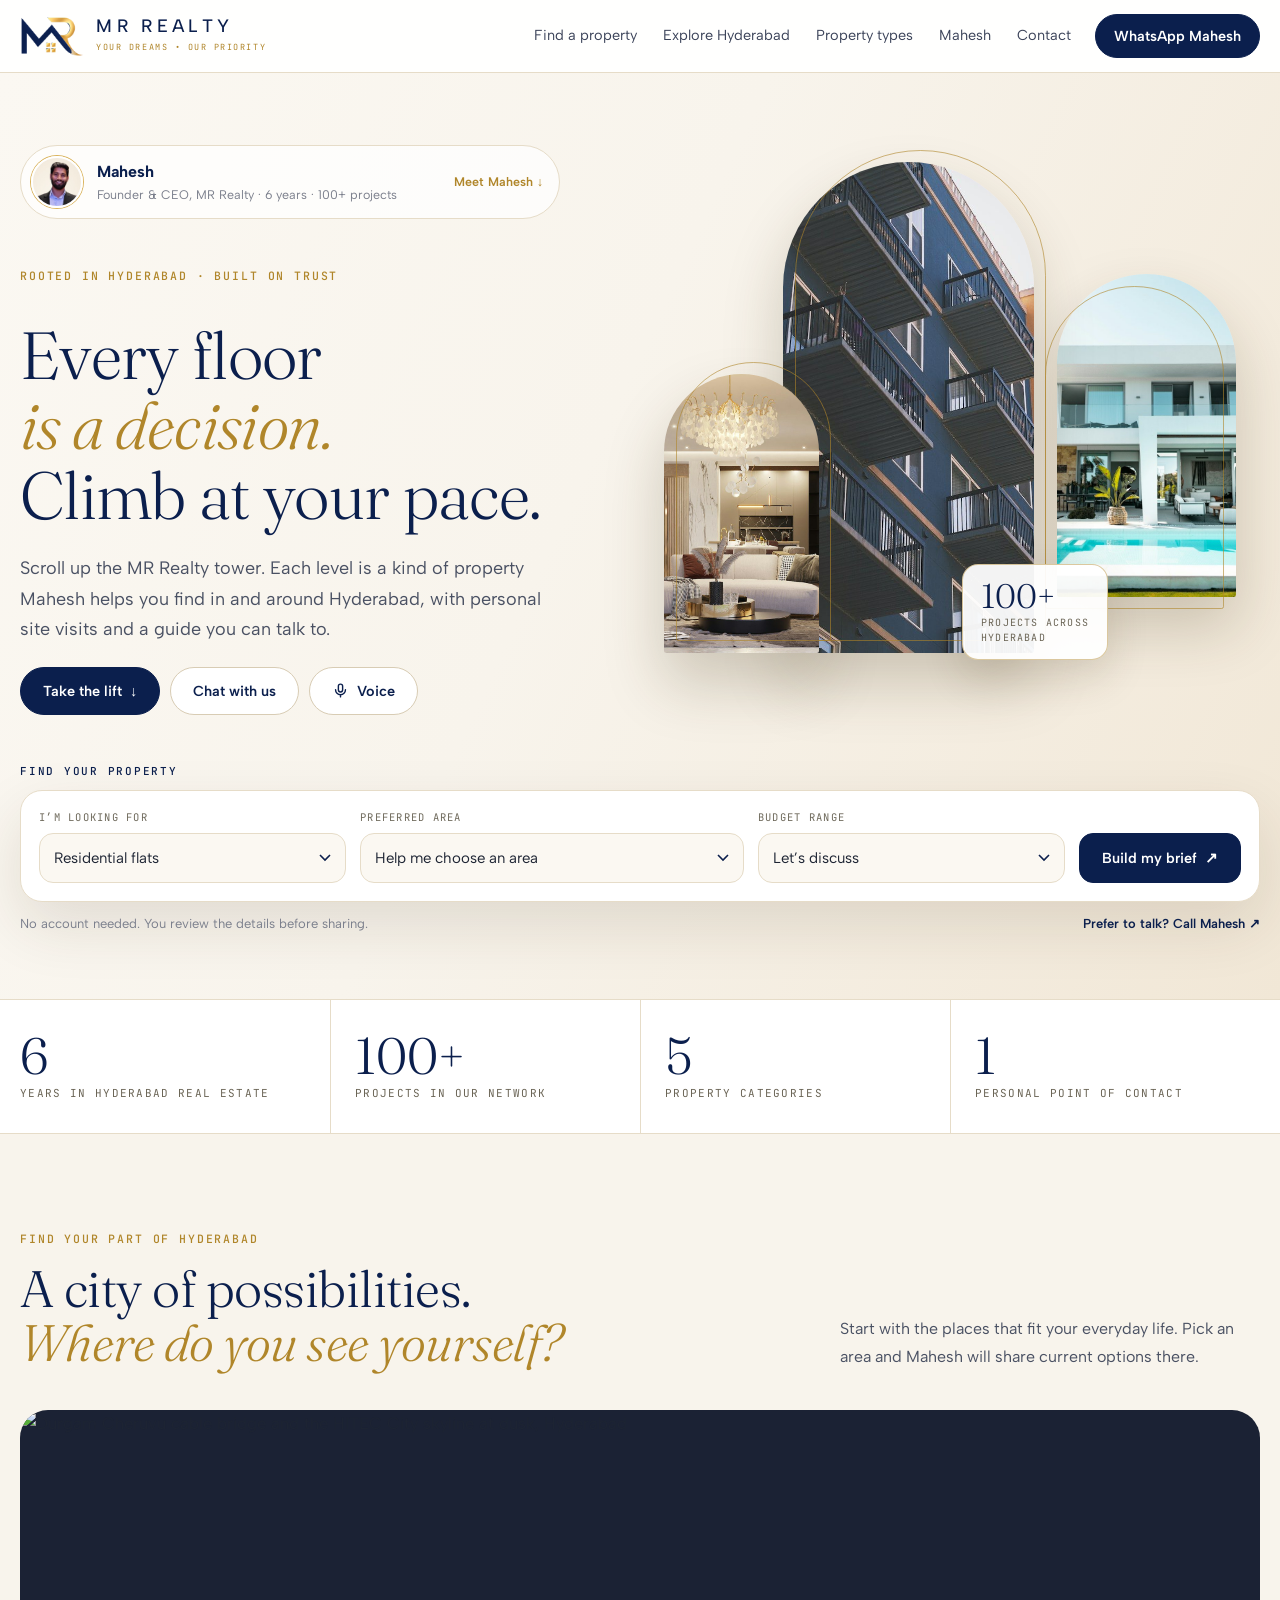
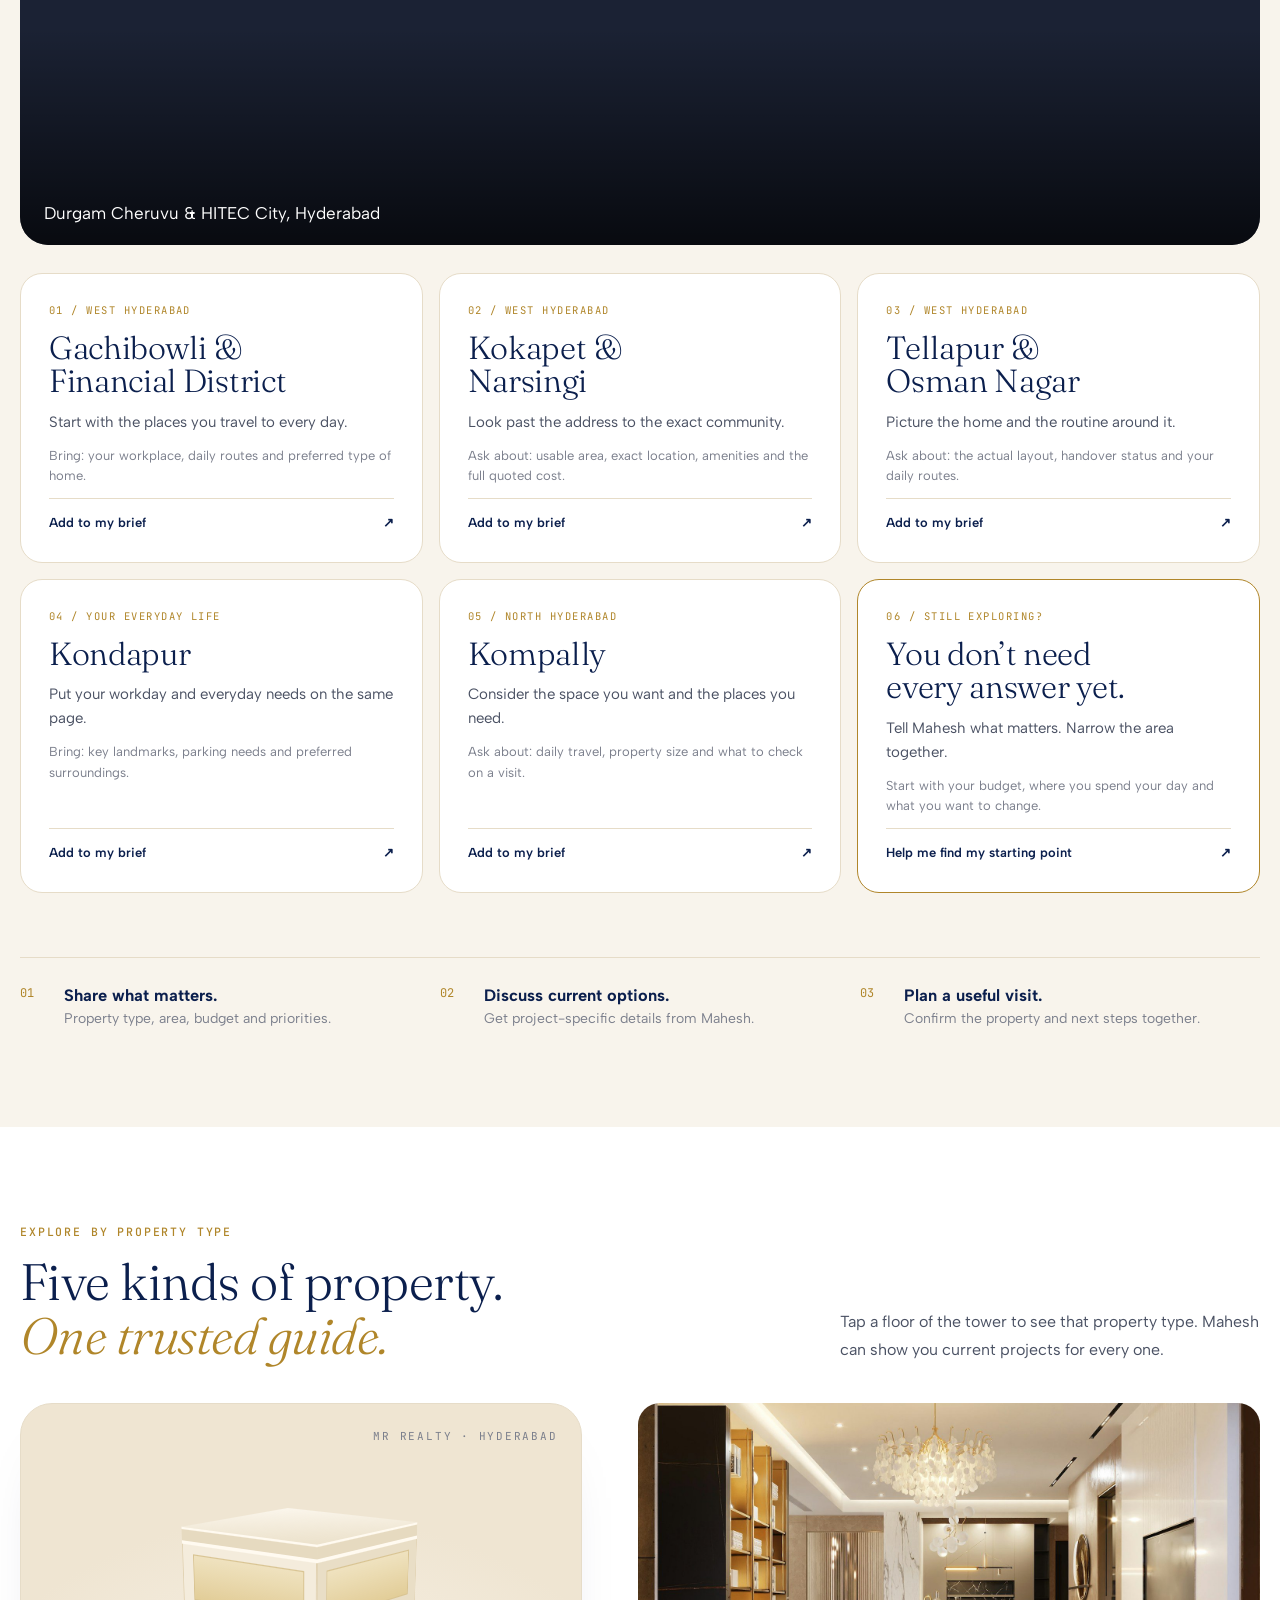
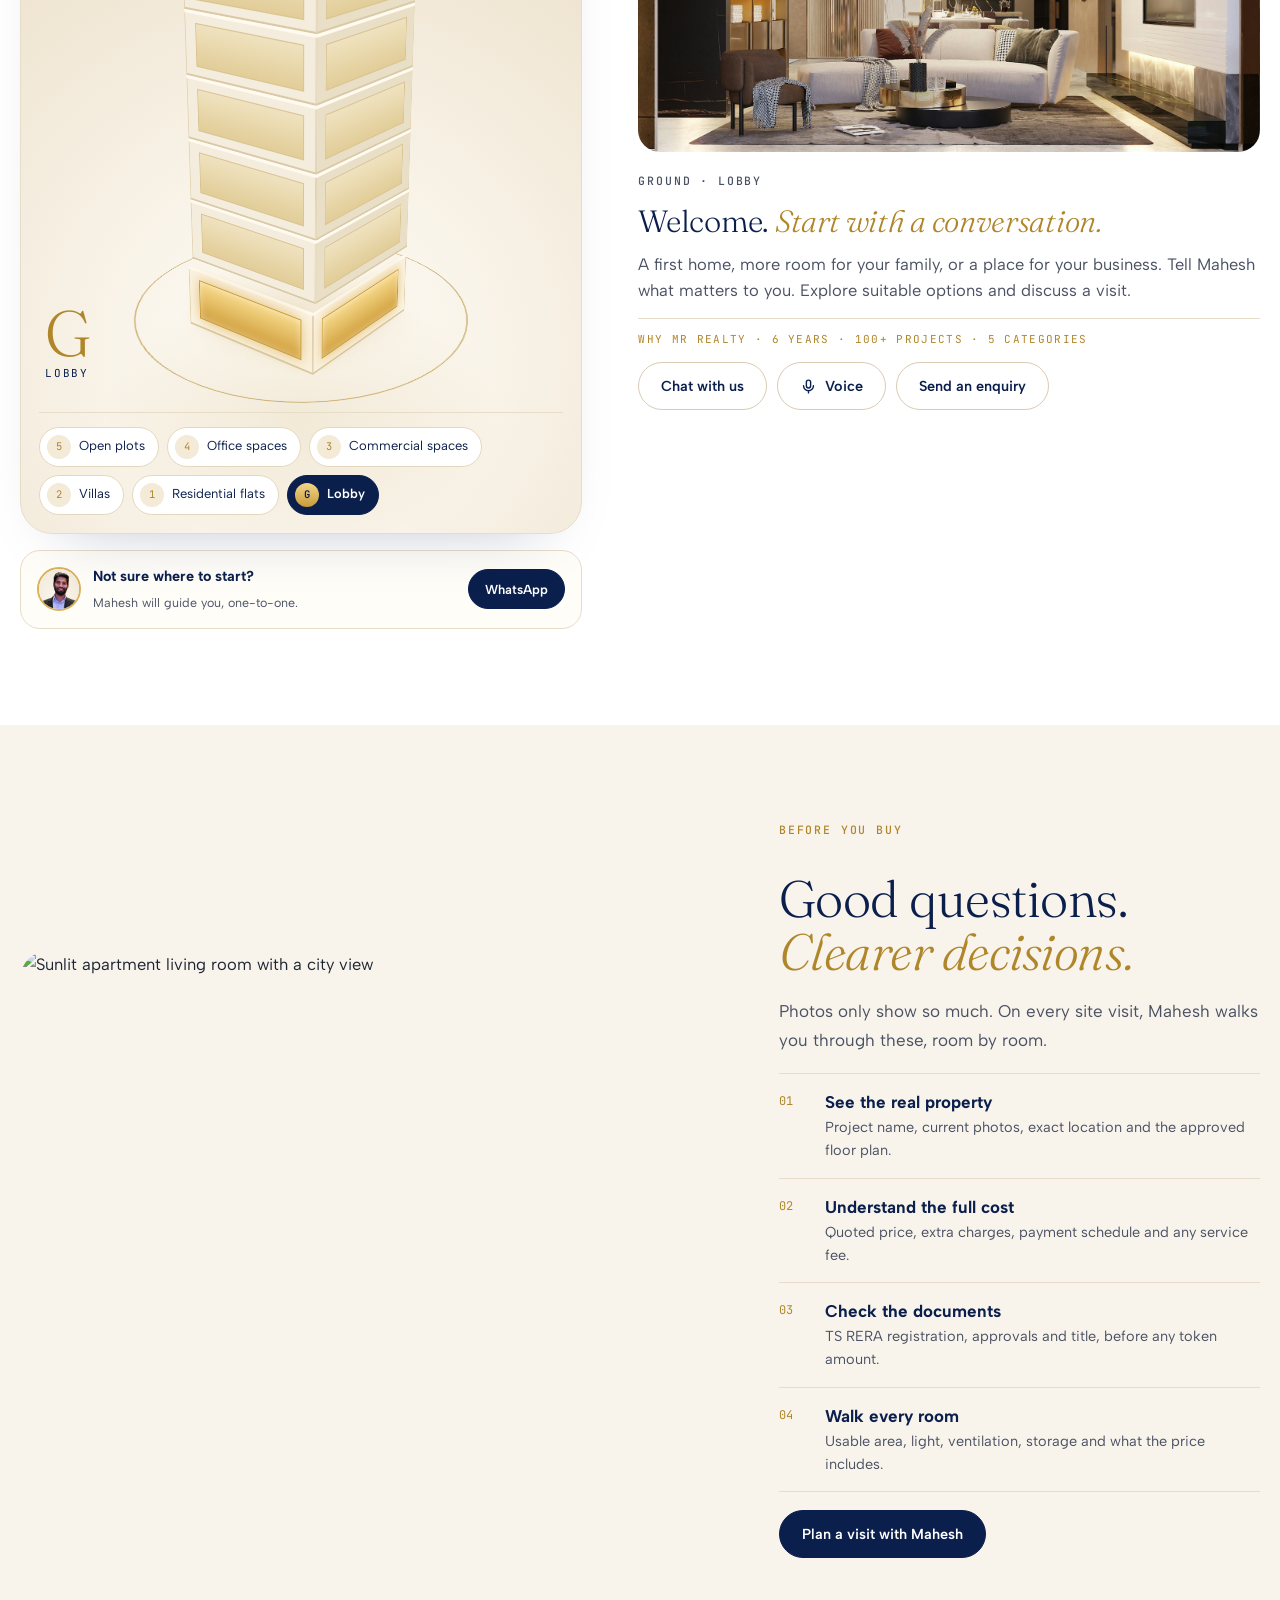
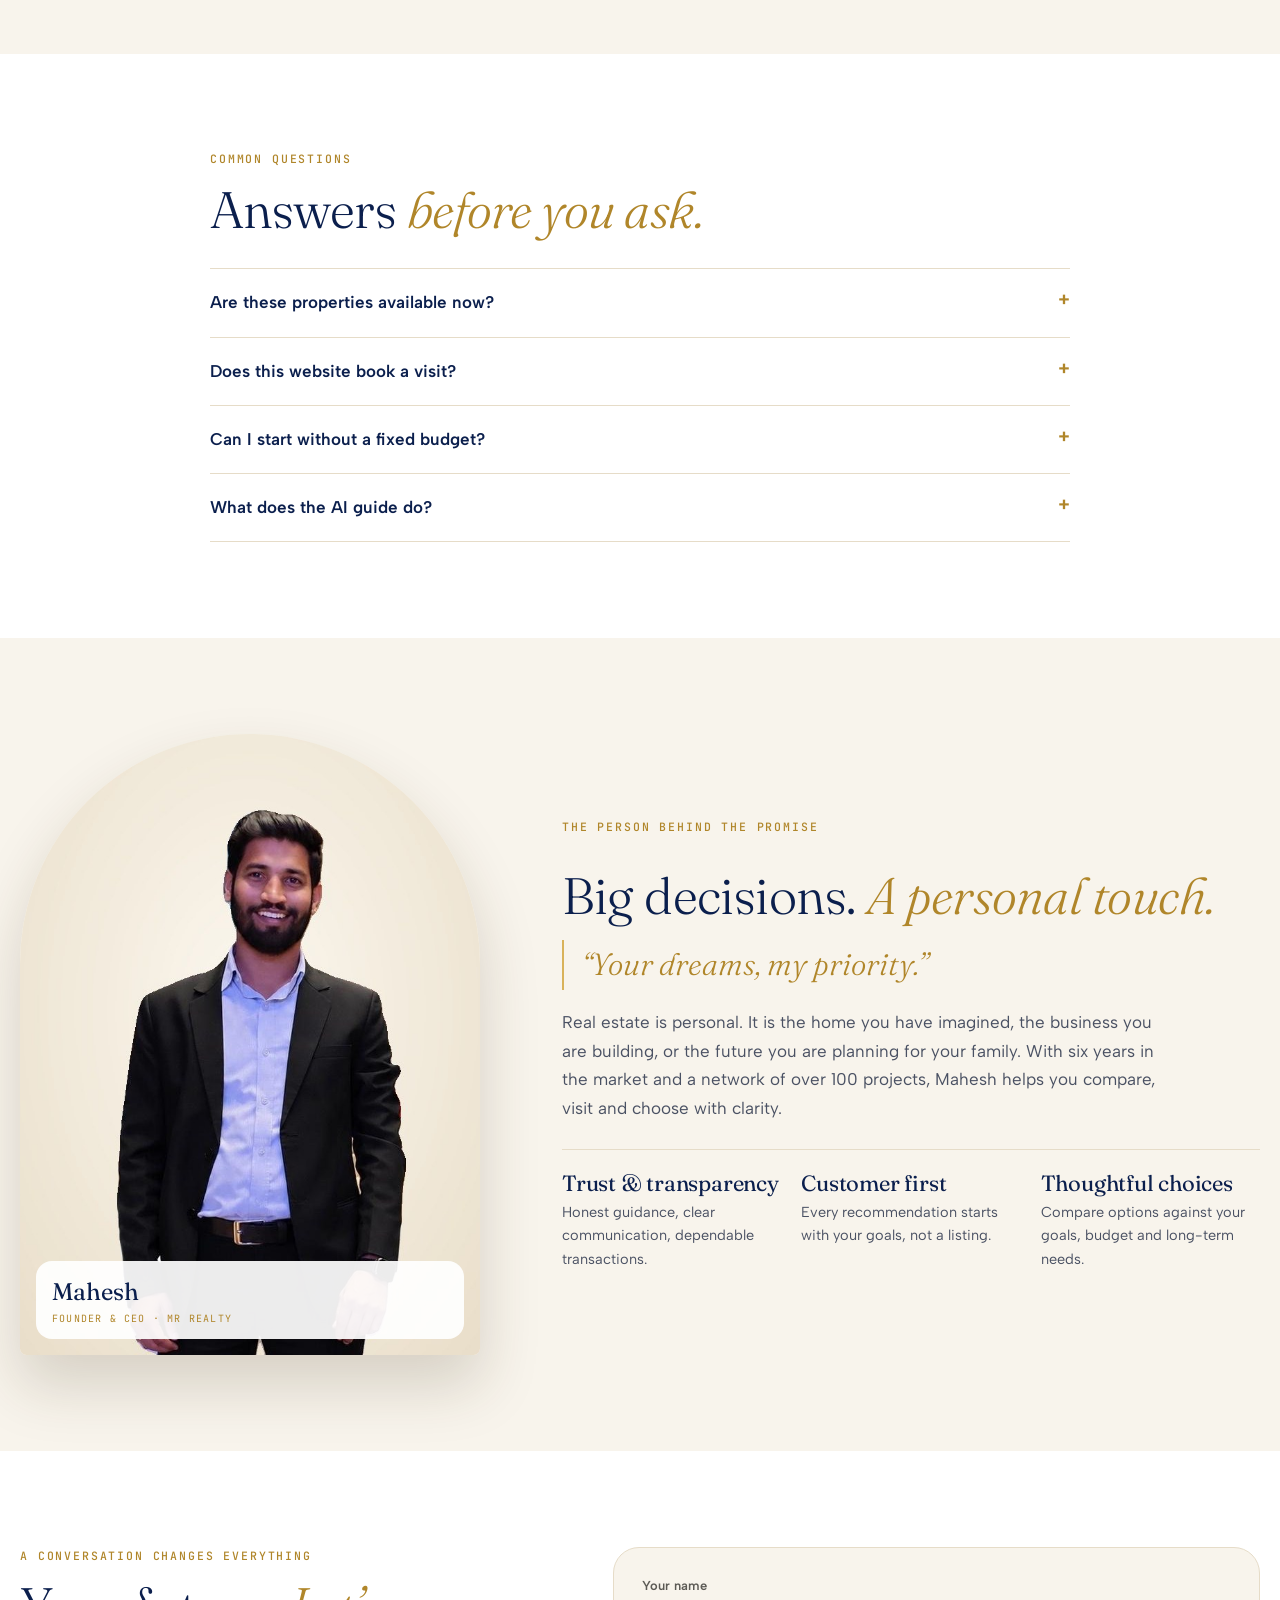
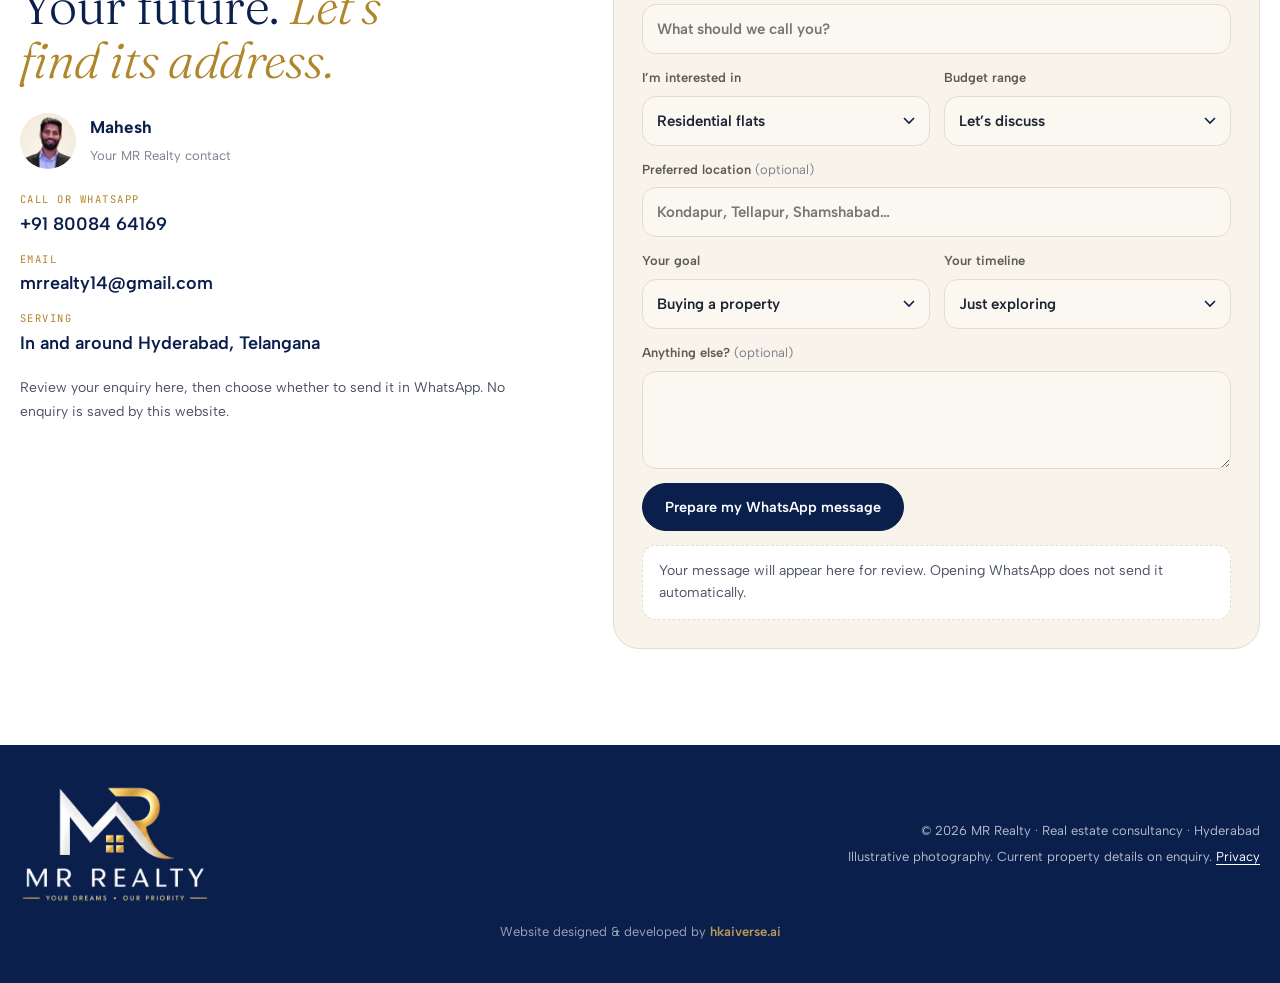
==== commit 4a5cbcc1: "Move photo credit from footer into the Privacy dialog Co-Authored-By: Claude Opus 5.5 <noreply@anthr" ====
--- a/index.html
+++ b/index.html
@@ -22,7 +22,7 @@
 <link rel="preconnect" href="https://fonts.googleapis.com">
 <link rel="preconnect" href="https://fonts.gstatic.com" crossorigin>
 <link rel="stylesheet" href="https://fonts.googleapis.com/css2?family=Fraunces:ital,opsz,wght@0,9..144,300;0,9..144,400;1,9..144,300;1,9..144,400&family=Albert+Sans:wght@400;500;600;700&family=JetBrains+Mono:wght@400;500&display=swap">
-<link rel="stylesheet" href="assets/site.css?v=20261104x">
+<link rel="stylesheet" href="assets/site.css?v=20261104y">
 <script type="application/ld+json">
 {"@context":"https://schema.org","@type":"RealEstateAgent","name":"MR Realty","slogan":"Your dreams, our priority","description":"Real estate consultancy in and around Hyderabad: residential flats, villas, commercial spaces, office spaces and open plots.","telephone":"+91-80084-64169","email":"mrrealty14@gmail.com","areaServed":{"@type":"City","name":"Hyderabad"},"address":{"@type":"PostalAddress","addressLocality":"Hyderabad","addressRegion":"Telangana","addressCountry":"IN"},"founder":{"@type":"Person","name":"Mahesh","jobTitle":"Founder & CEO"},"image":"images/og-image.jpg"}
 </script>
@@ -294,7 +294,7 @@
       <p>Illustrative photography. Current property details on enquiry. <button type="button" class="linkish" data-open="privacy">Privacy</button></p>
     </div>
   </div>
-<p class="made-by">Website designed &amp; developed by <a href="https://hkaiverse.ai" target="_blank" rel="noopener">hkaiverse.ai</a></p><p class="photo-credit">City photo: <a href="https://commons.wikimedia.org/wiki/File:Cable_Bridge_view_from_Dr.B.R._Ambedkar_Open_University_Hyderabad_Telangana.jpg" target="_blank" rel="noopener">Kavali Chandrakanth KCK</a>, <a href="https://creativecommons.org/licenses/by-sa/4.0/" target="_blank" rel="noopener">CC BY-SA 4.0</a>, via Wikimedia Commons</p></footer>
+<p class="made-by">Website designed &amp; developed by <a href="https://hkaiverse.ai" target="_blank" rel="noopener">hkaiverse.ai</a></p></footer>
 
 <div class="fab"><button class="btn solid fab-chat" type="button" id="chat-open" aria-controls="chat" aria-expanded="false"><svg aria-hidden="true" width="18" height="18" viewBox="0 0 24 24" fill="none" stroke="currentColor" stroke-width="2" stroke-linecap="round" stroke-linejoin="round"><path d="M21 12a8 8 0 0 1-11.6 7.1L4 20l1-4.6A8 8 0 1 1 21 12z"/></svg> Chat with us</button><button class="btn fab-voice" type="button" data-voice aria-label="Ask by voice"><svg aria-hidden="true" width="17" height="17" viewBox="0 0 24 24" fill="none" stroke="currentColor" stroke-width="2" stroke-linecap="round" stroke-linejoin="round"><rect x="9" y="3" width="6" height="11" rx="3"/><path d="M5 11a7 7 0 0 0 14 0M12 18v3"/></svg> Voice</button></div>
 <section class="chat" id="chat" role="dialog" aria-modal="false" aria-labelledby="chat-h" hidden>
@@ -322,9 +322,10 @@
   <h2 id="privacy-h">Your privacy matters.</h2>
   <p>Your enquiry stays in your browser until you choose to open WhatsApp. This website has no enquiry database and does not use advertising cookies. The hosting provider may process technical access logs to operate the site.</p>
   <p>When you continue to WhatsApp or email, that service’s privacy policy applies. If you choose the optional AI assistant, voice or text is processed by ElevenLabs. This agent is configured with voice recording disabled and a seven-day conversation retention period. Do not share sensitive information. Loading the assistant also connects to its script delivery service. You can contact Mahesh directly instead. To ask about information you share with MR Realty, contact <a href="mailto:mrrealty14@gmail.com">mrrealty14@gmail.com</a>.</p>
+<p class="note">Photo credit: <a href="https://commons.wikimedia.org/wiki/File:Cable_Bridge_view_from_Dr.B.R._Ambedkar_Open_University_Hyderabad_Telangana.jpg" target="_blank" rel="noopener">Kavali Chandrakanth KCK</a>, <a href="https://creativecommons.org/licenses/by-sa/4.0/" target="_blank" rel="noopener">CC BY-SA 4.0</a>, via Wikimedia Commons</p>
 </dialog>
 
 <div id="voice-host"></div>
-<script src="assets/site.js?v=20261104x" defer></script>
+<script src="assets/site.js?v=20261104y" defer></script>
 </body>
 </html>
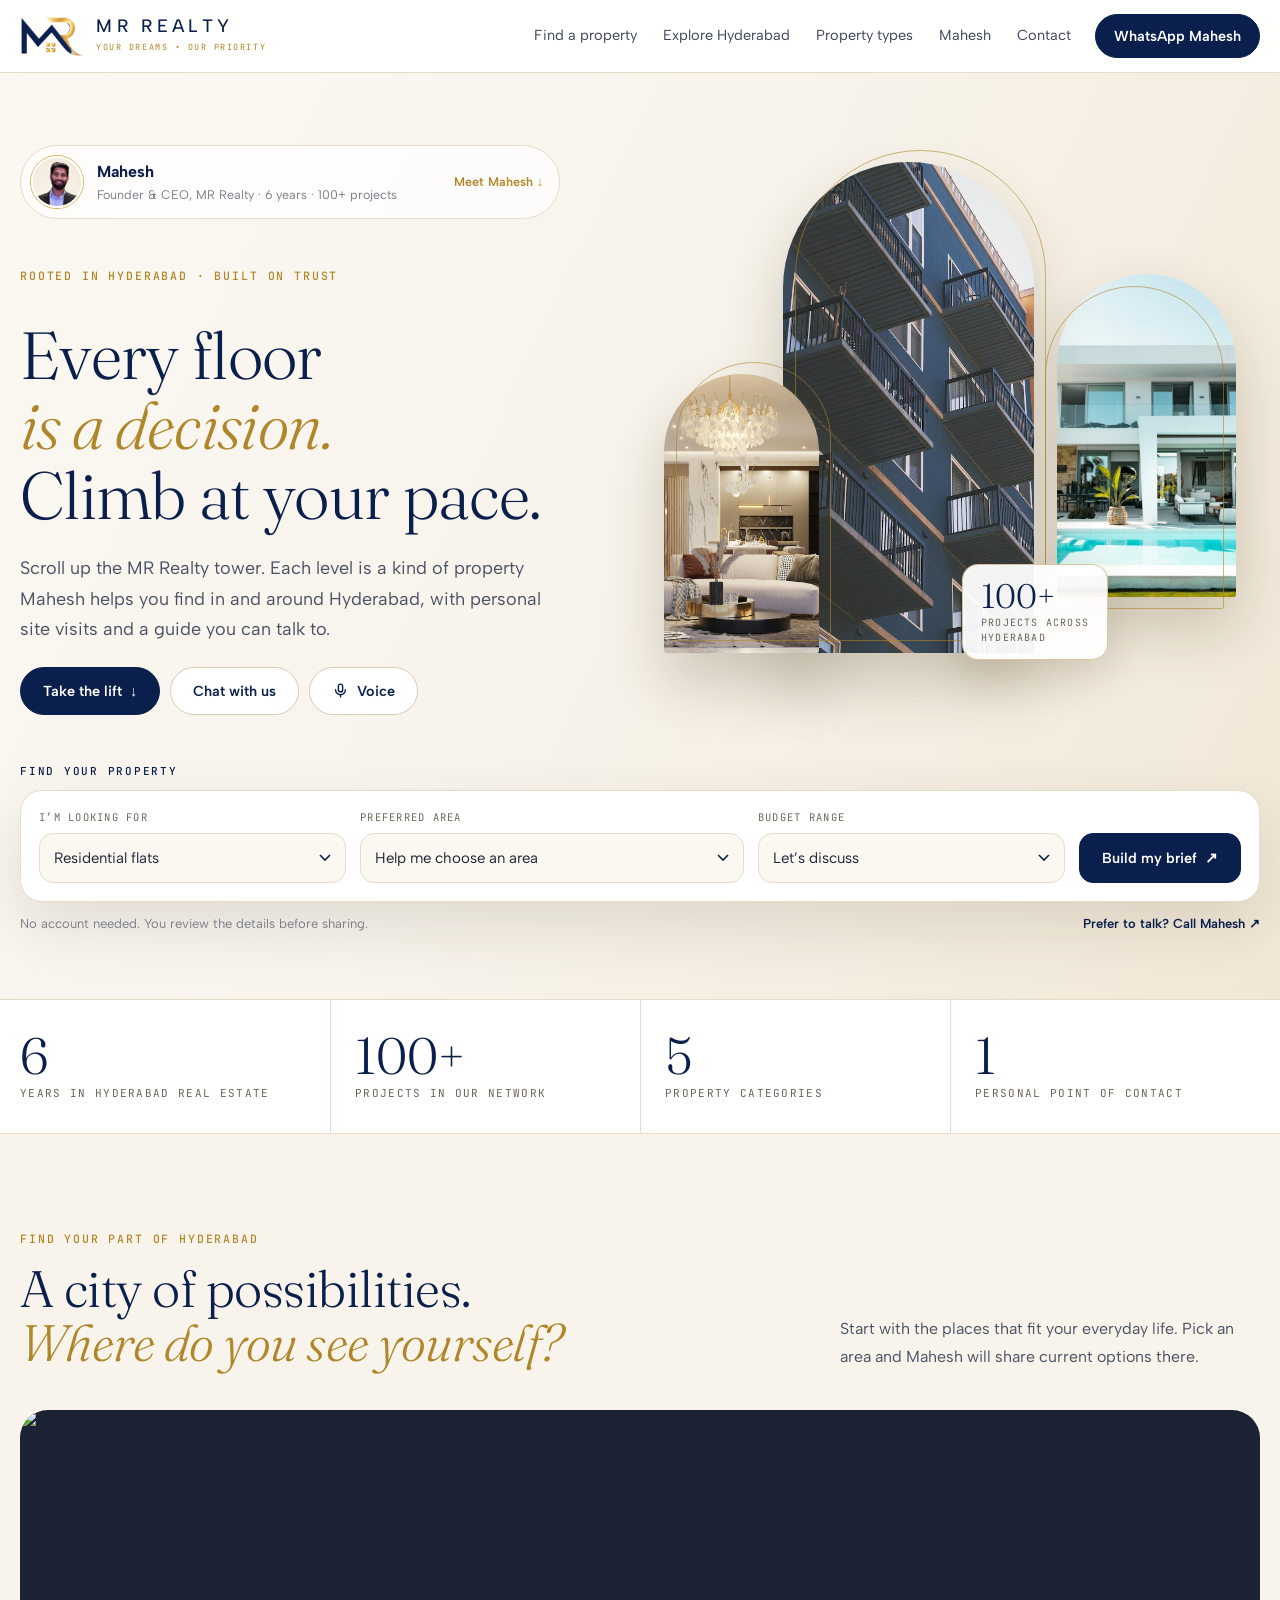
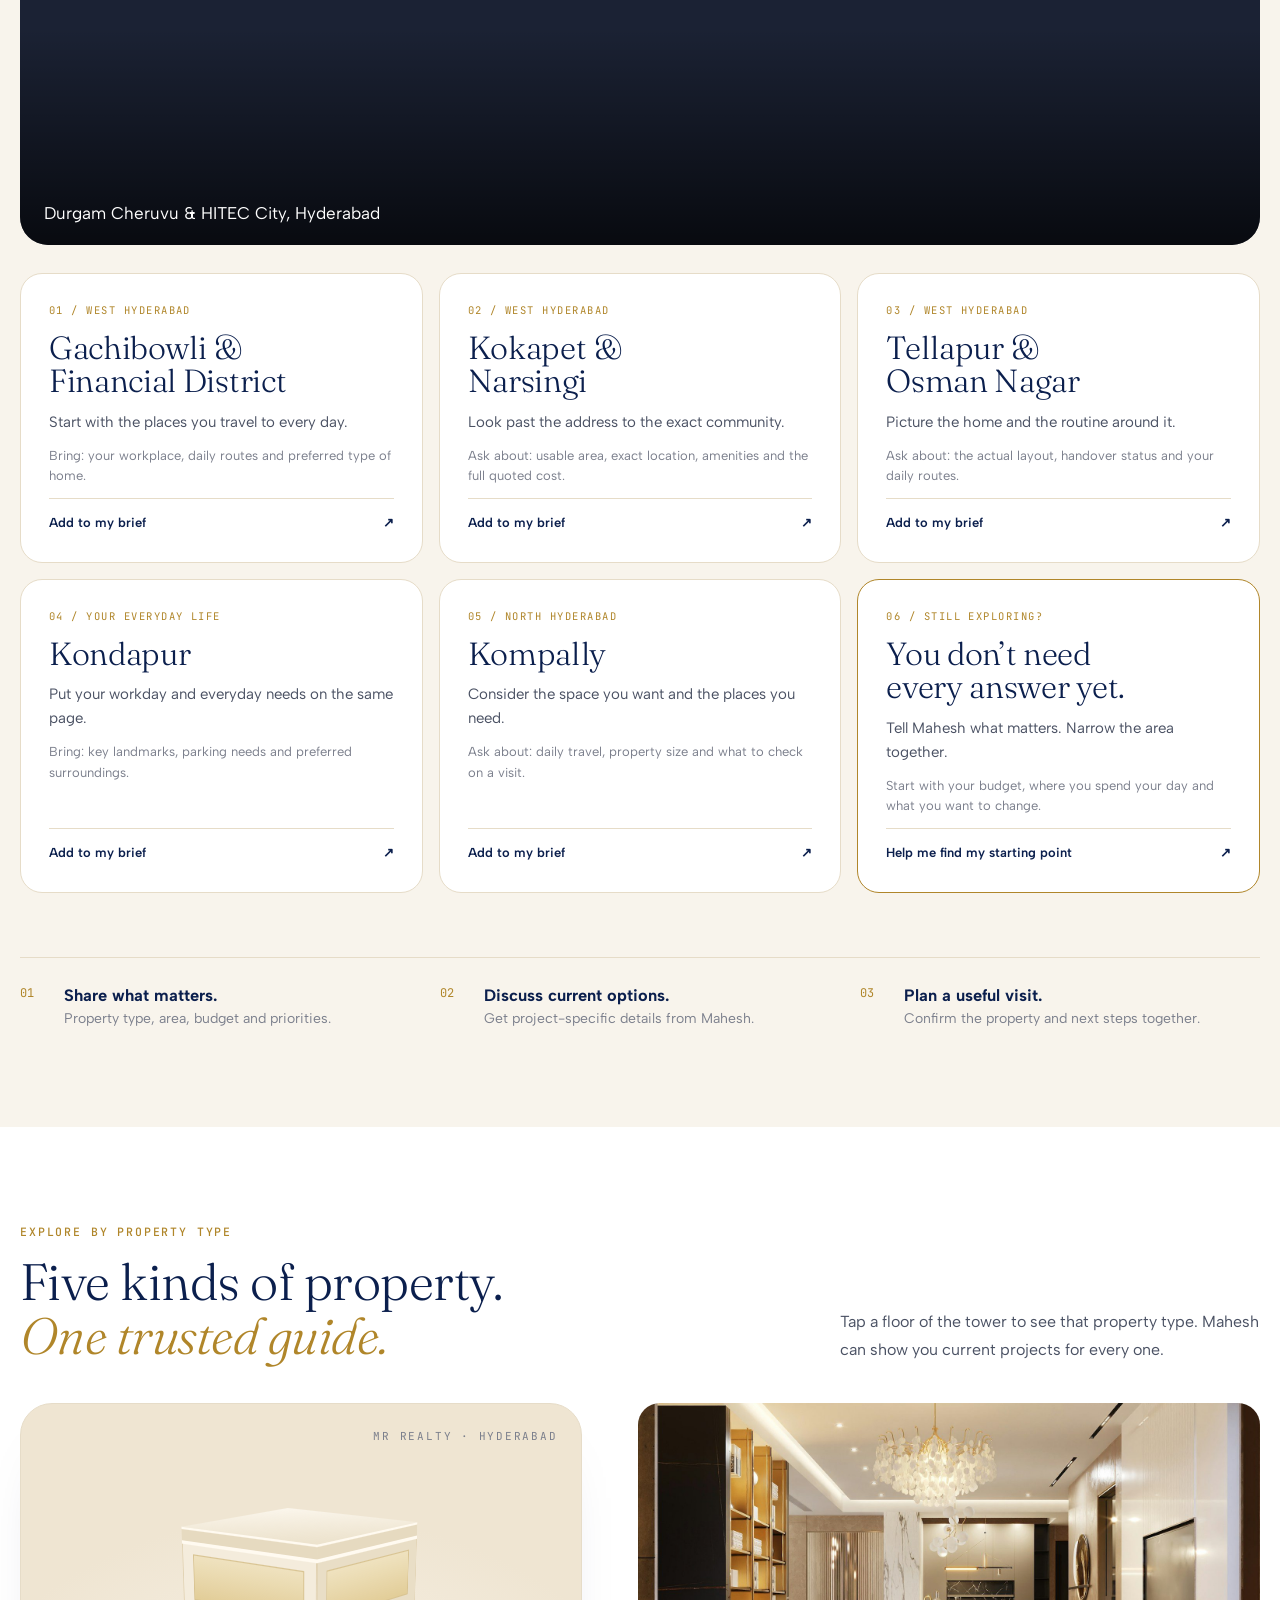
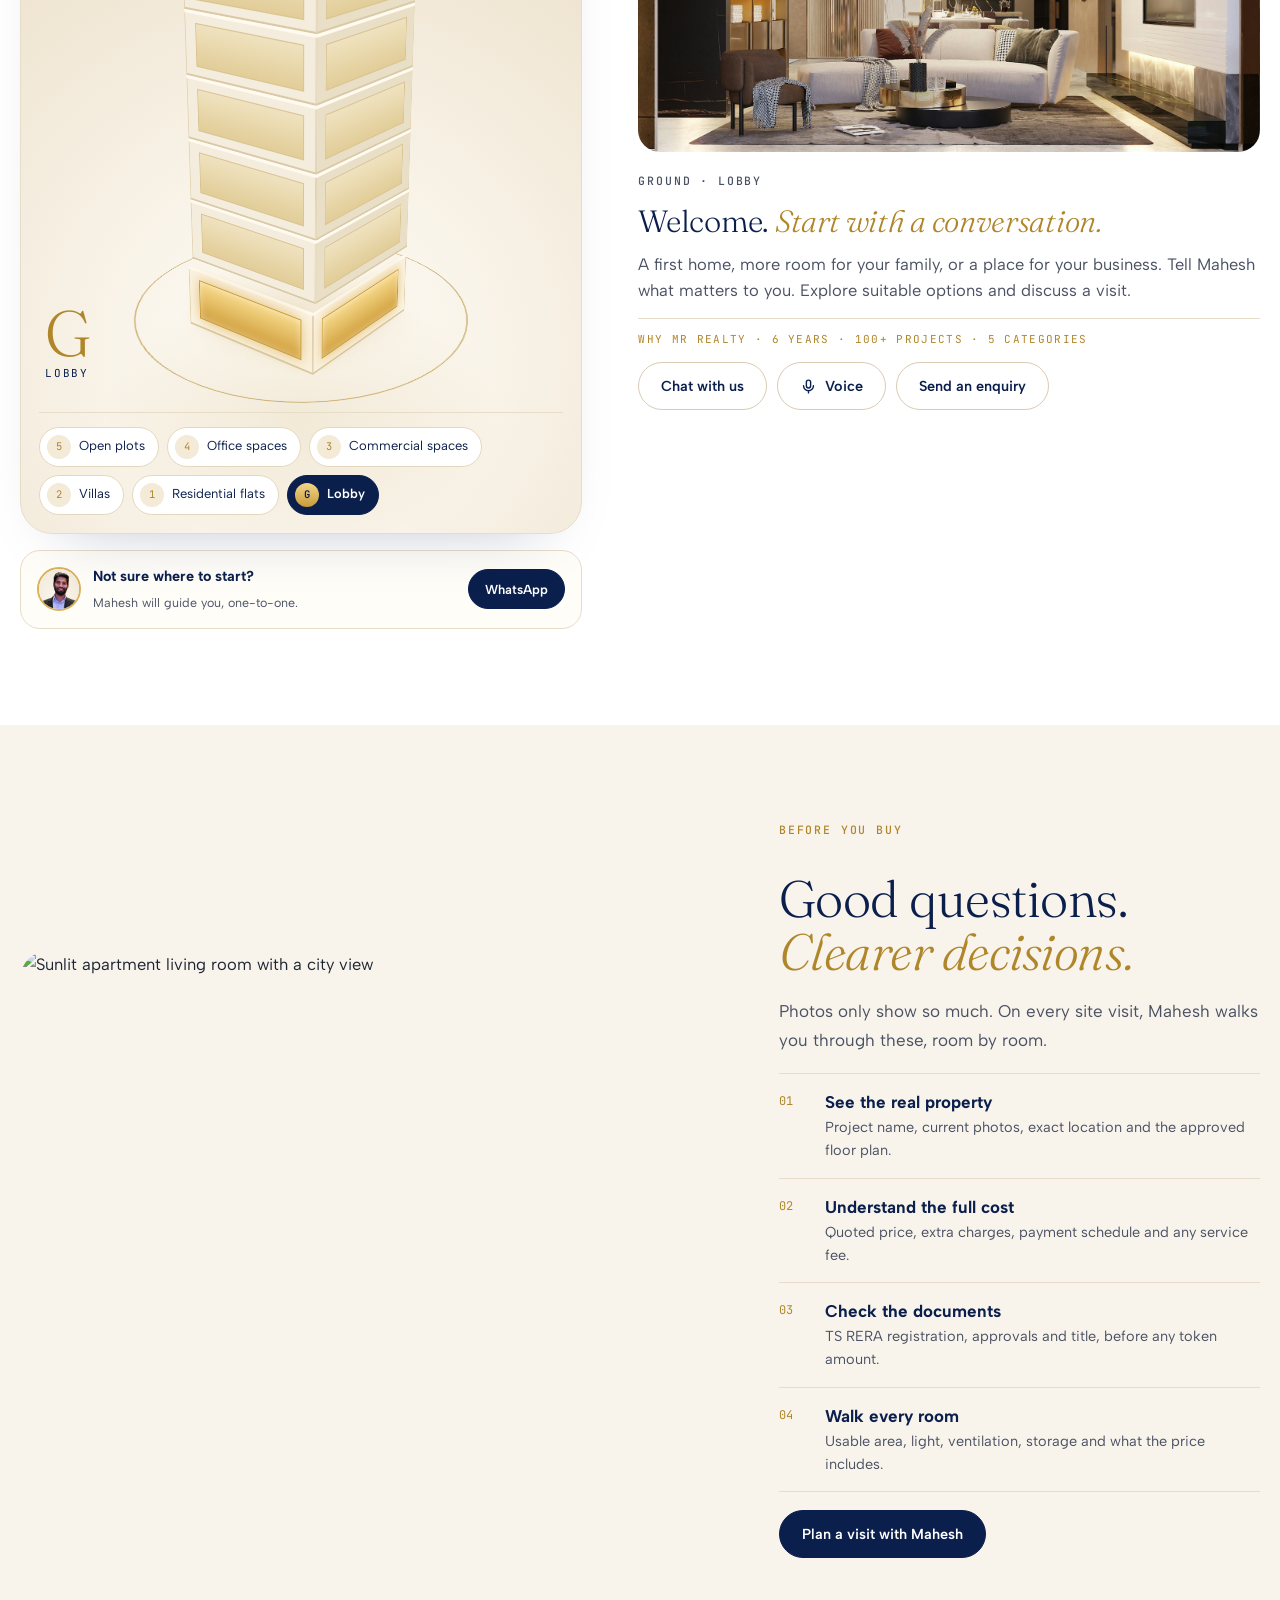
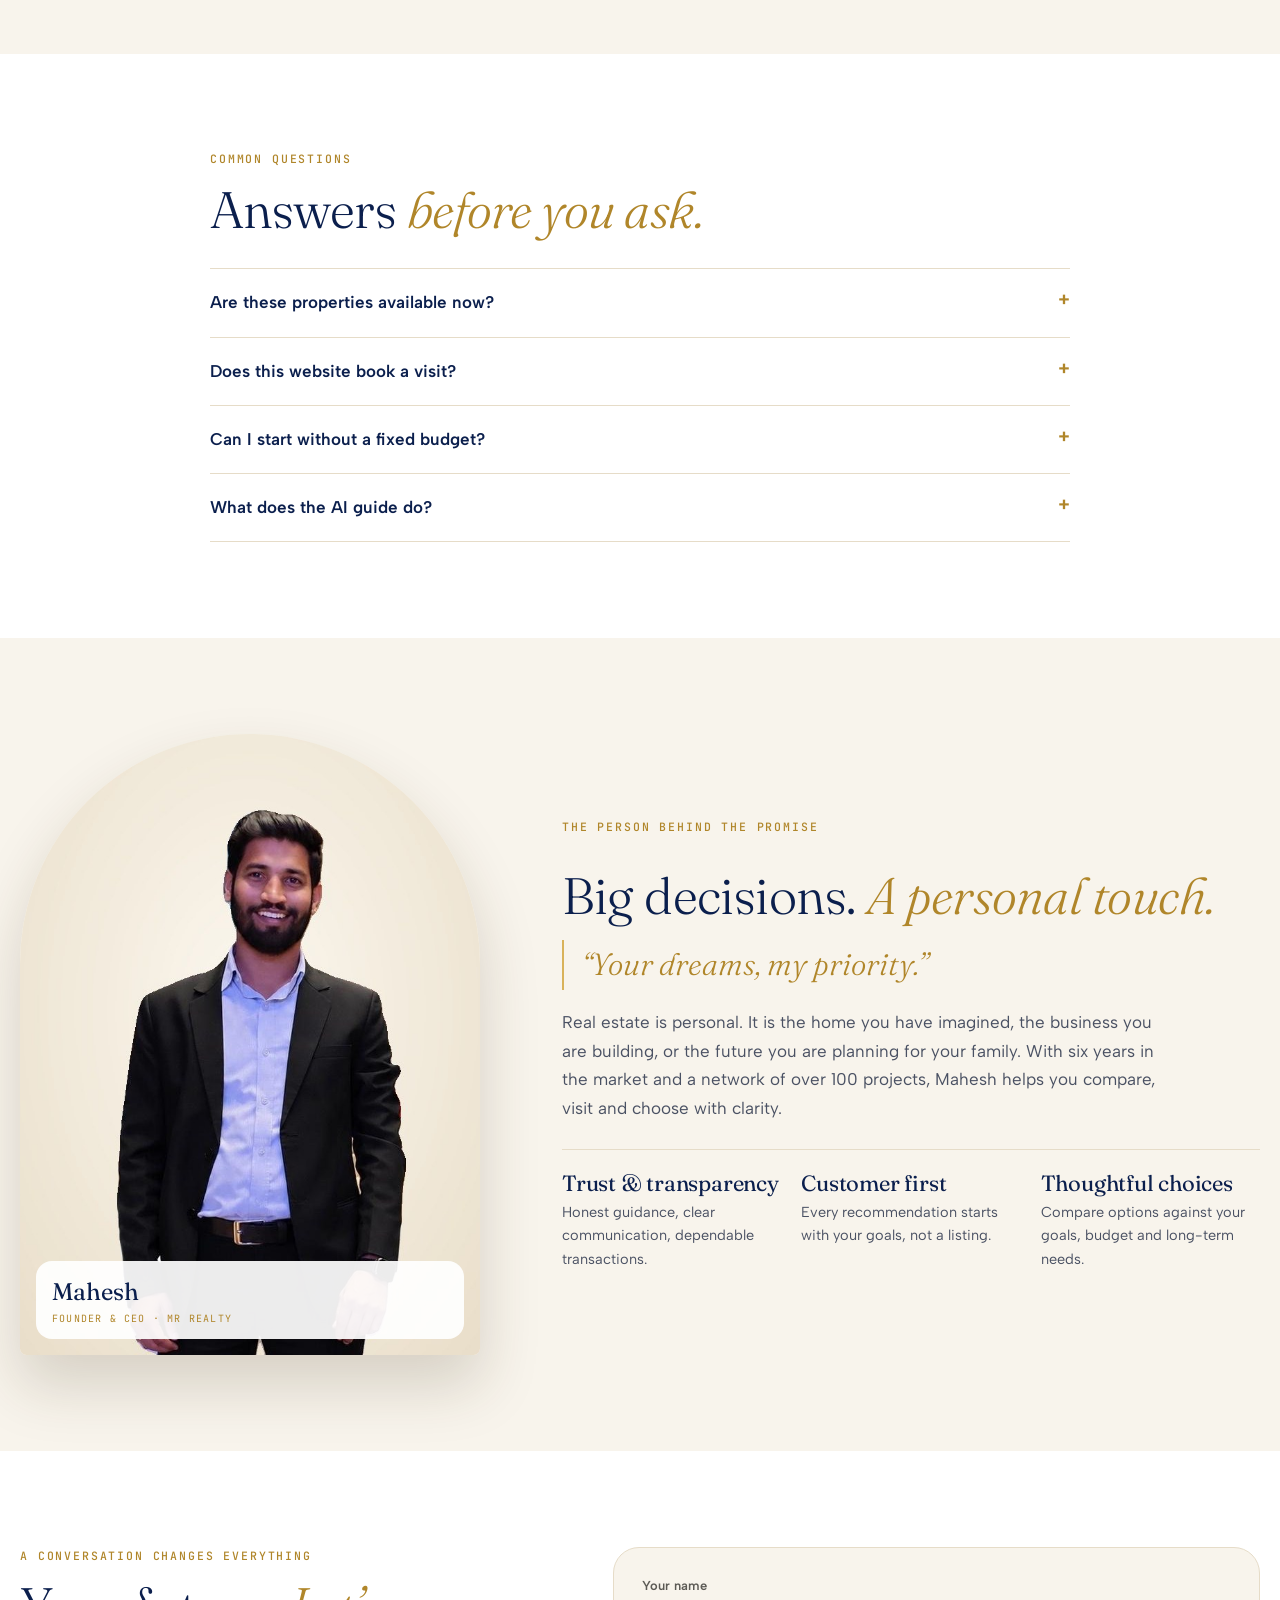
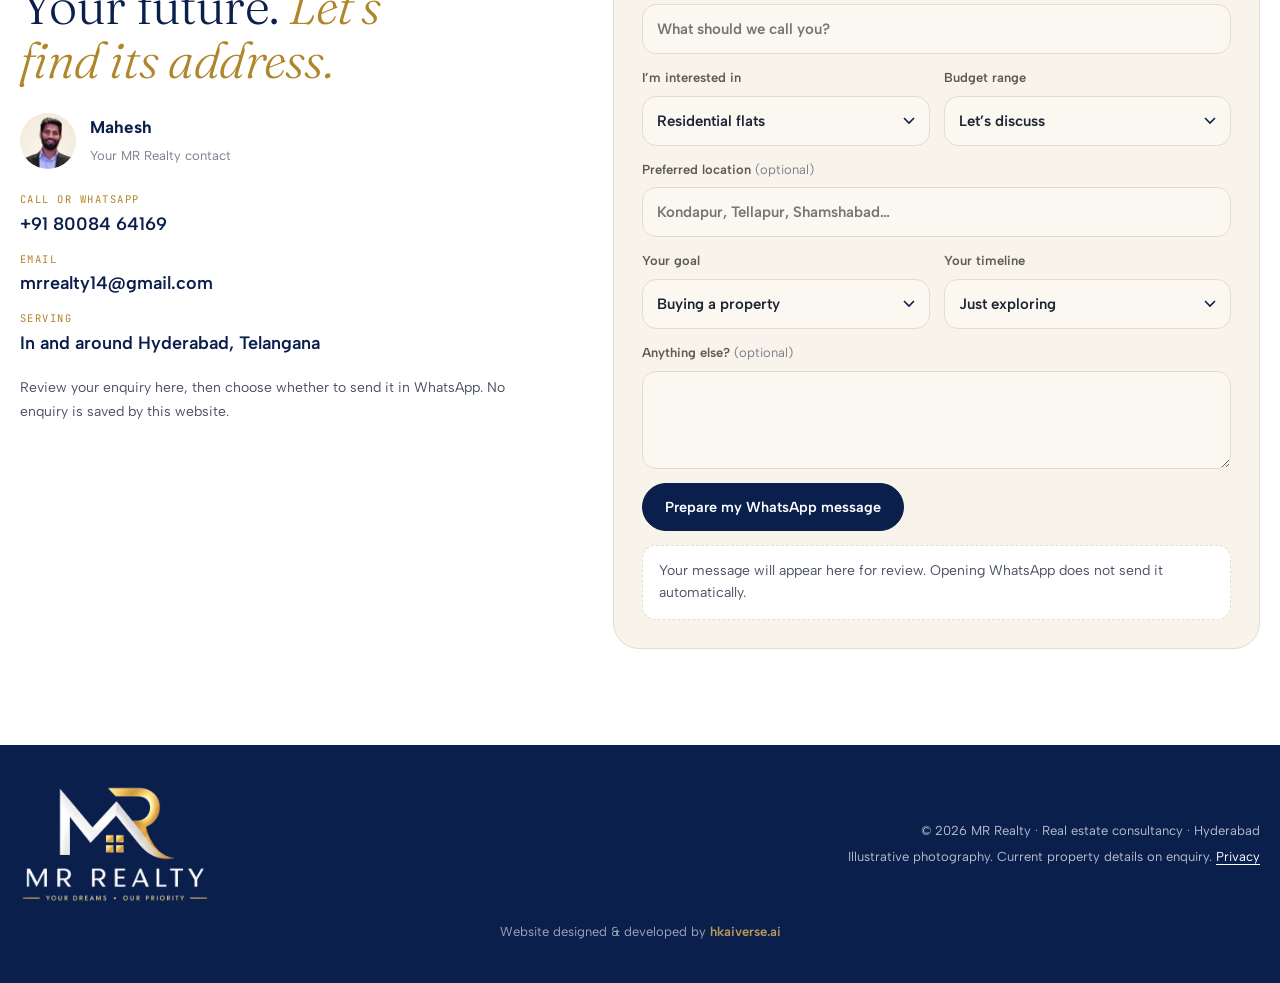
==== commit 99c3ecb3: "City banner: Unsplash night photo of Durgam Cheruvu; remove photo credit Co-Authored-By: Claude Opus" ====
--- a/index.html
+++ b/index.html
@@ -22,7 +22,7 @@
 <link rel="preconnect" href="https://fonts.googleapis.com">
 <link rel="preconnect" href="https://fonts.gstatic.com" crossorigin>
 <link rel="stylesheet" href="https://fonts.googleapis.com/css2?family=Fraunces:ital,opsz,wght@0,9..144,300;0,9..144,400;1,9..144,300;1,9..144,400&family=Albert+Sans:wght@400;500;600;700&family=JetBrains+Mono:wght@400;500&display=swap">
-<link rel="stylesheet" href="assets/site.css?v=20261104y">
+<link rel="stylesheet" href="assets/site.css?v=20261104z">
 <script type="application/ld+json">
 {"@context":"https://schema.org","@type":"RealEstateAgent","name":"MR Realty","slogan":"Your dreams, our priority","description":"Real estate consultancy in and around Hyderabad: residential flats, villas, commercial spaces, office spaces and open plots.","telephone":"+91-80084-64169","email":"mrrealty14@gmail.com","areaServed":{"@type":"City","name":"Hyderabad"},"address":{"@type":"PostalAddress","addressLocality":"Hyderabad","addressRegion":"Telangana","addressCountry":"IN"},"founder":{"@type":"Person","name":"Mahesh","jobTitle":"Founder & CEO"},"image":"images/og-image.jpg"}
 </script>
@@ -116,7 +116,7 @@
         <div><p class="eyebrow">Find your part of Hyderabad</p><h2 id="areas-h">A city of possibilities. <em>Where do you see yourself?</em></h2></div>
         <p>Start with the places that fit your everyday life. Pick an area and Mahesh will share current options there.</p>
       </div>
-      <figure class="city"><img src="https://upload.wikimedia.org/wikipedia/commons/thumb/1/1f/Cable_Bridge_view_from_Dr.B.R._Ambedkar_Open_University_Hyderabad_Telangana.jpg/1920px-Cable_Bridge_view_from_Dr.B.R._Ambedkar_Open_University_Hyderabad_Telangana.jpg" srcset="https://upload.wikimedia.org/wikipedia/commons/thumb/1/1f/Cable_Bridge_view_from_Dr.B.R._Ambedkar_Open_University_Hyderabad_Telangana.jpg/1280px-Cable_Bridge_view_from_Dr.B.R._Ambedkar_Open_University_Hyderabad_Telangana.jpg 1280w, https://upload.wikimedia.org/wikipedia/commons/thumb/1/1f/Cable_Bridge_view_from_Dr.B.R._Ambedkar_Open_University_Hyderabad_Telangana.jpg/1920px-Cable_Bridge_view_from_Dr.B.R._Ambedkar_Open_University_Hyderabad_Telangana.jpg 1920w, https://upload.wikimedia.org/wikipedia/commons/thumb/1/1f/Cable_Bridge_view_from_Dr.B.R._Ambedkar_Open_University_Hyderabad_Telangana.jpg/3840px-Cable_Bridge_view_from_Dr.B.R._Ambedkar_Open_University_Hyderabad_Telangana.jpg 3840w" sizes="(max-width: 900px) 100vw, 1280px" alt="Durgam Cheruvu cable bridge and the HITEC City skyline at dusk, Hyderabad" loading="lazy" width="1920" height="1440"><figcaption><span>Durgam Cheruvu &amp; HITEC City, Hyderabad</span></figcaption></figure>
+      <figure class="city"><img src="https://images.unsplash.com/photo-1780900308450-dc9e1fb6f4df?w=1800&q=75&auto=format&fit=crop" srcset="https://images.unsplash.com/photo-1780900308450-dc9e1fb6f4df?w=900&q=72&auto=format&fit=crop 900w, https://images.unsplash.com/photo-1780900308450-dc9e1fb6f4df?w=1800&q=75&auto=format&fit=crop 1800w, https://images.unsplash.com/photo-1780900308450-dc9e1fb6f4df?w=2600&q=75&auto=format&fit=crop 2600w" sizes="(max-width: 900px) 100vw, 1280px" alt="Durgam Cheruvu cable bridge lit up at night with the HITEC City skyline, Hyderabad" loading="lazy" width="1800" height="1200"><figcaption><span>Durgam Cheruvu &amp; HITEC City, Hyderabad</span></figcaption></figure>
       <div class="area-grid">
         <article class="area"><span class="area-i">01 / West Hyderabad</span><h3>Gachibowli &amp; <br>Financial District</h3><p>Start with the places you travel to every day.</p><small>Bring: your workplace, daily routes and preferred type of home.</small><button type="button" data-area="Gachibowli / Financial District">Add to my brief <span aria-hidden="true">↗</span></button></article>
         <article class="area"><span class="area-i">02 / West Hyderabad</span><h3>Kokapet &amp; <br>Narsingi</h3><p>Look past the address to the exact community.</p><small>Ask about: usable area, exact location, amenities and the full quoted cost.</small><button type="button" data-area="Kokapet / Narsingi">Add to my brief <span aria-hidden="true">↗</span></button></article>
@@ -322,10 +322,9 @@
   <h2 id="privacy-h">Your privacy matters.</h2>
   <p>Your enquiry stays in your browser until you choose to open WhatsApp. This website has no enquiry database and does not use advertising cookies. The hosting provider may process technical access logs to operate the site.</p>
   <p>When you continue to WhatsApp or email, that service’s privacy policy applies. If you choose the optional AI assistant, voice or text is processed by ElevenLabs. This agent is configured with voice recording disabled and a seven-day conversation retention period. Do not share sensitive information. Loading the assistant also connects to its script delivery service. You can contact Mahesh directly instead. To ask about information you share with MR Realty, contact <a href="mailto:mrrealty14@gmail.com">mrrealty14@gmail.com</a>.</p>
-<p class="note">Photo credit: <a href="https://commons.wikimedia.org/wiki/File:Cable_Bridge_view_from_Dr.B.R._Ambedkar_Open_University_Hyderabad_Telangana.jpg" target="_blank" rel="noopener">Kavali Chandrakanth KCK</a>, <a href="https://creativecommons.org/licenses/by-sa/4.0/" target="_blank" rel="noopener">CC BY-SA 4.0</a>, via Wikimedia Commons</p>
 </dialog>
 
 <div id="voice-host"></div>
-<script src="assets/site.js?v=20261104y" defer></script>
+<script src="assets/site.js?v=20261104z" defer></script>
 </body>
 </html>
--- a/assets/site.css
+++ b/assets/site.css
@@ -581,3 +581,4 @@
 .made-by a{color:var(--gold-2);font-weight:600;text-decoration:none}
 .made-by a:hover{text-decoration:underline}
 @media (width<=600px){.fab{gap:6px}.fab .btn{padding:9px 14px}}
+.city img{object-position:center 45%}
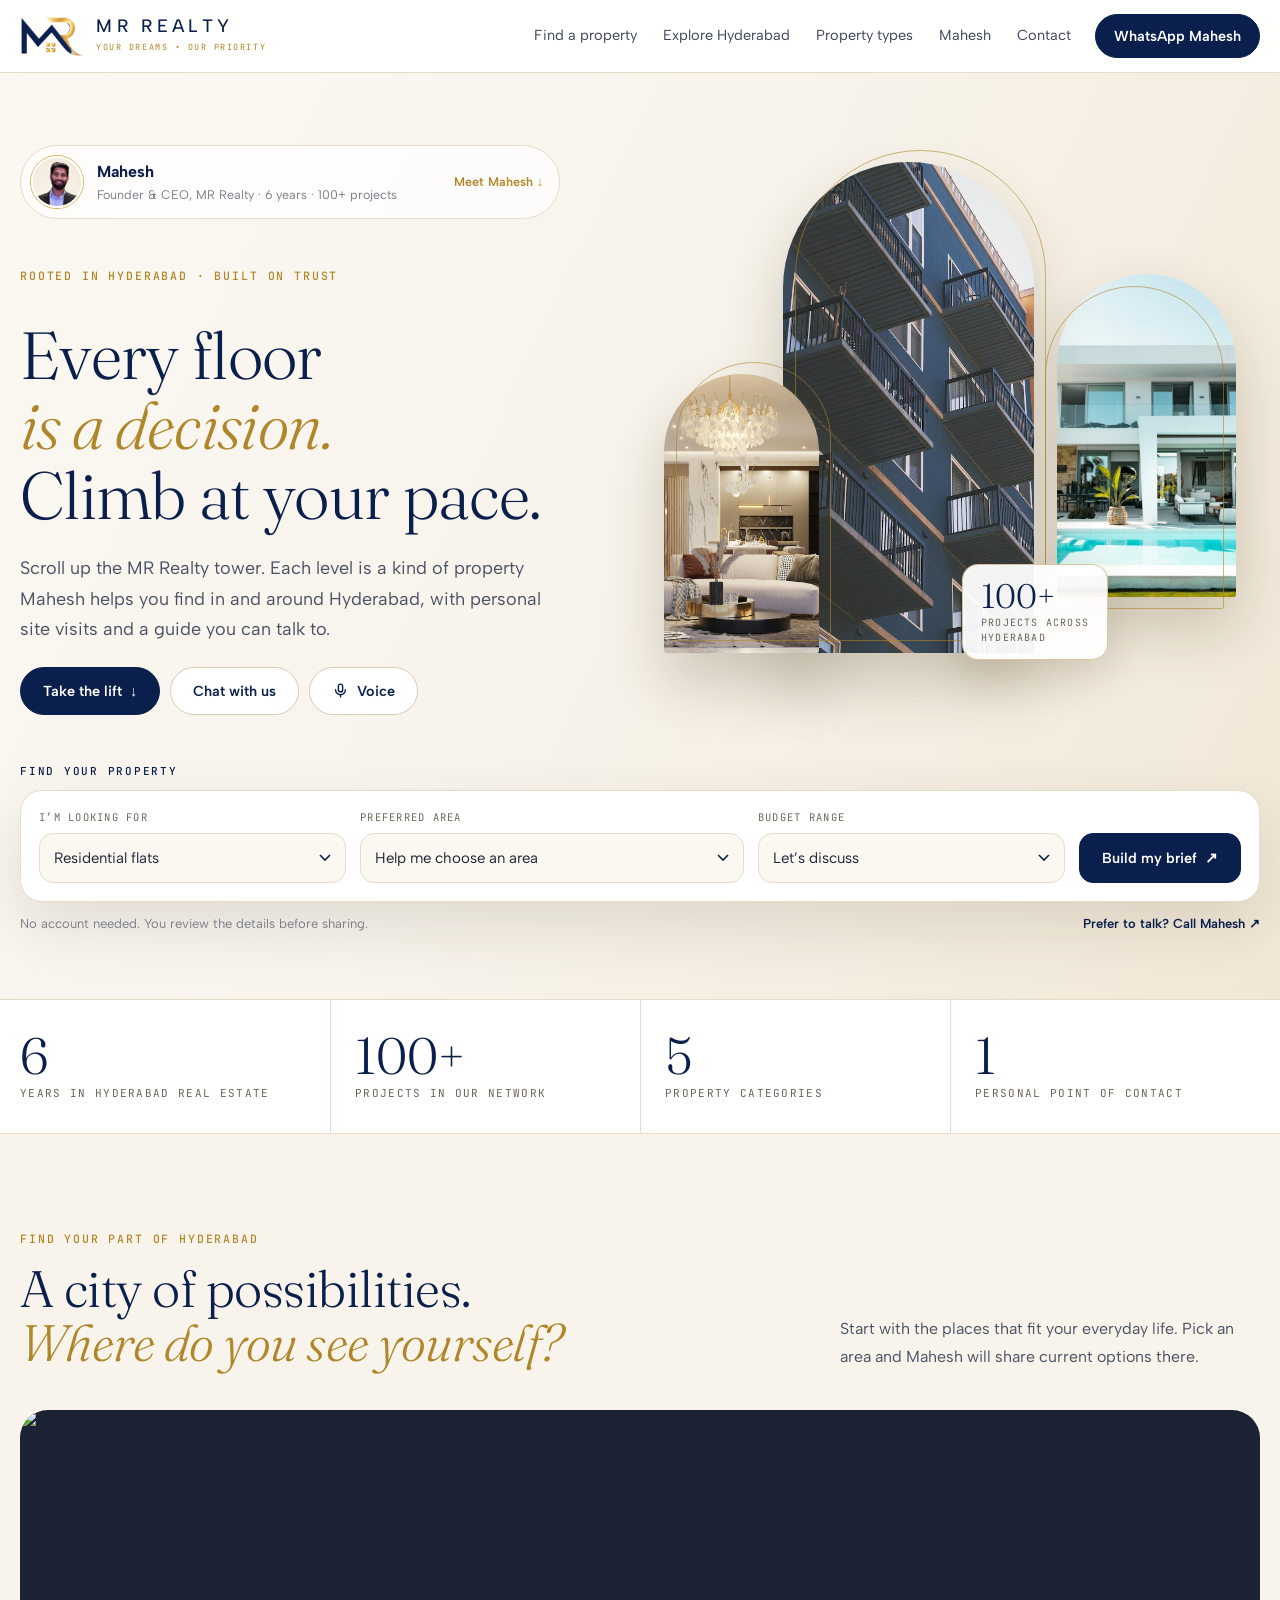
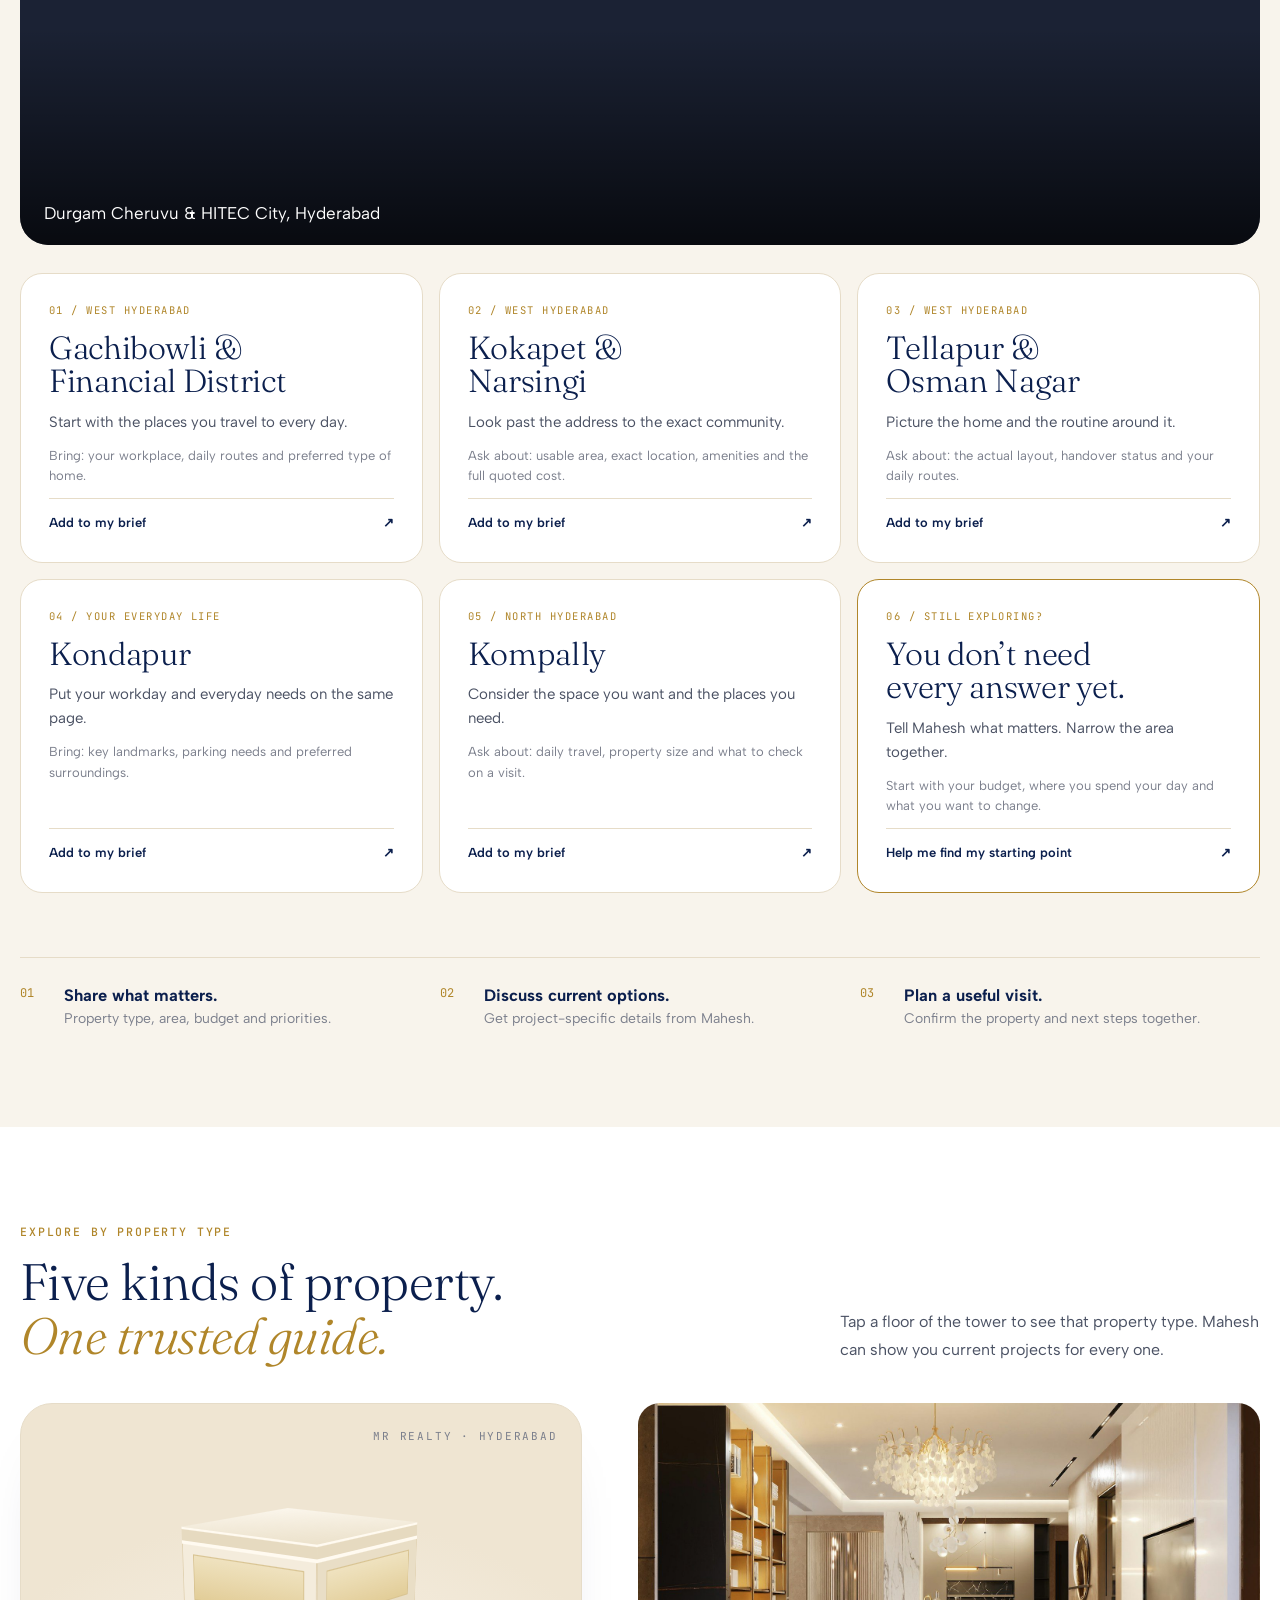
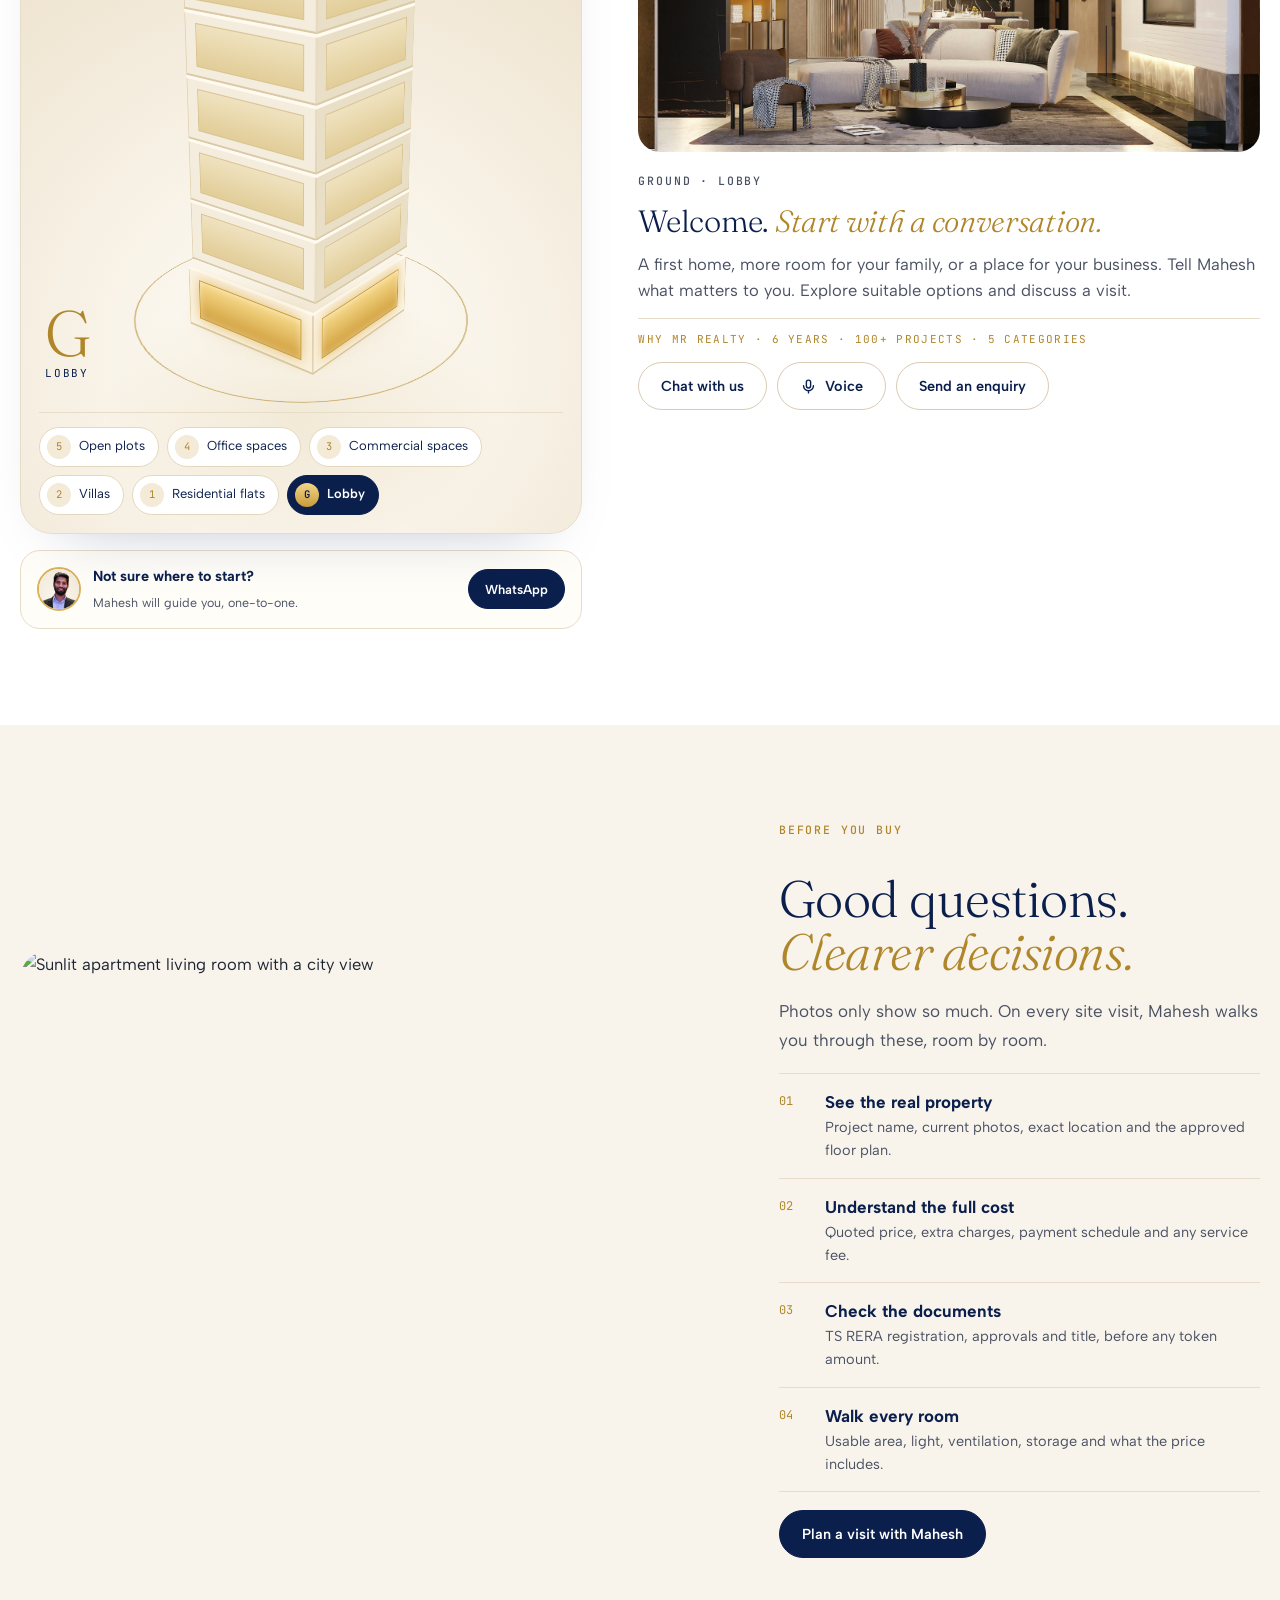
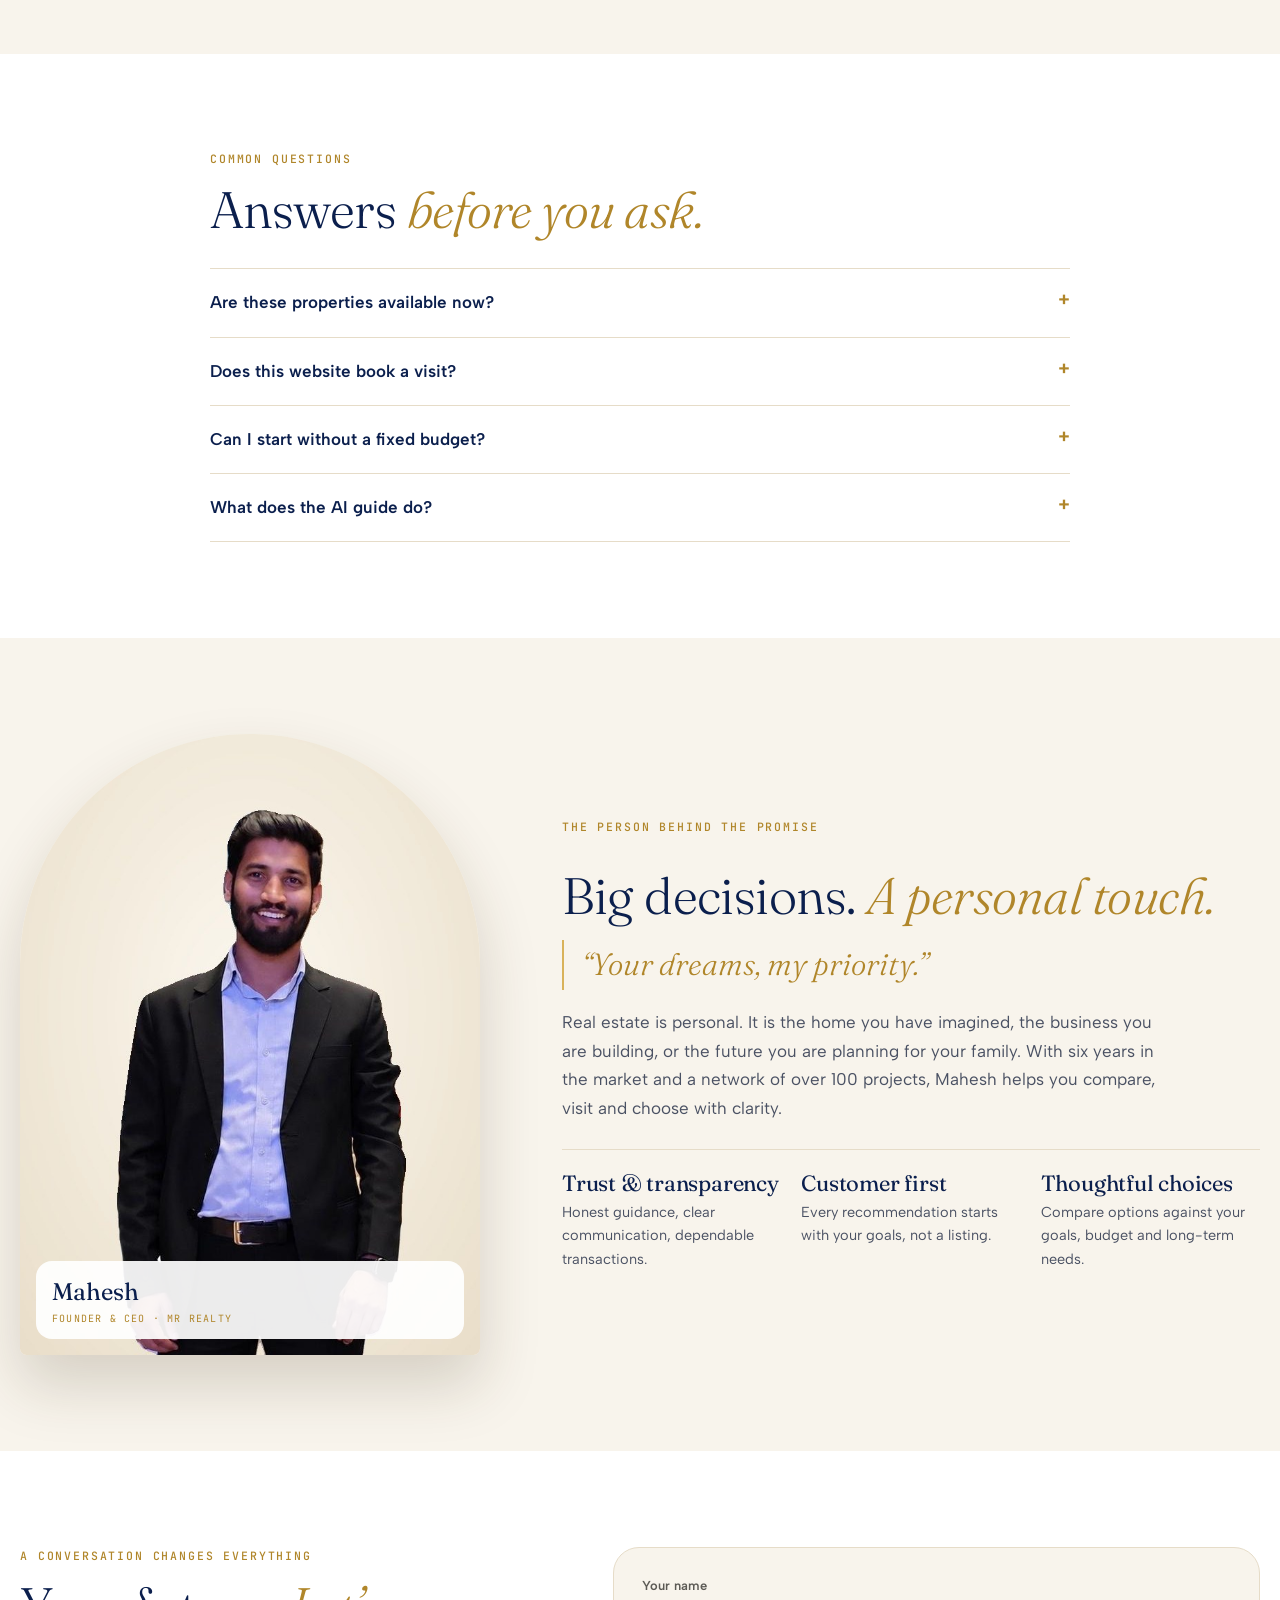
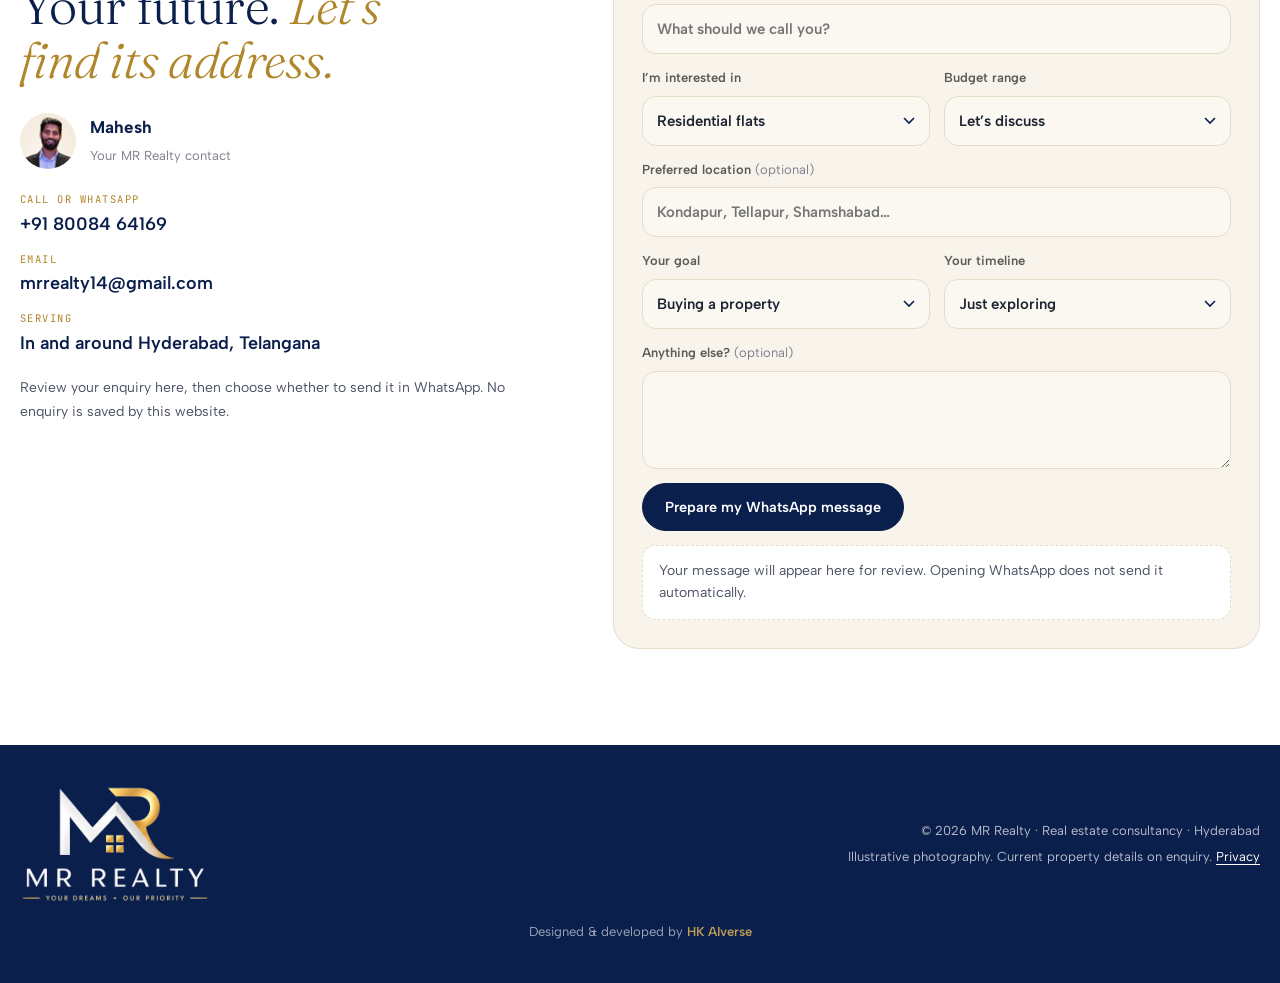
==== commit d3e93130: "Footer credit: Designed & developed by HK AIverse Co-Authored-By: Claude Opus 5.5 <noreply@anthropic" ====
--- a/index.html
+++ b/index.html
@@ -294,7 +294,7 @@
       <p>Illustrative photography. Current property details on enquiry. <button type="button" class="linkish" data-open="privacy">Privacy</button></p>
     </div>
   </div>
-<p class="made-by">Website designed &amp; developed by <a href="https://hkaiverse.ai" target="_blank" rel="noopener">hkaiverse.ai</a></p></footer>
+<p class="made-by">Designed &amp; developed by <a href="https://hkaiverse.ai" target="_blank" rel="noopener">HK AIverse</a></p></footer>
 
 <div class="fab"><button class="btn solid fab-chat" type="button" id="chat-open" aria-controls="chat" aria-expanded="false"><svg aria-hidden="true" width="18" height="18" viewBox="0 0 24 24" fill="none" stroke="currentColor" stroke-width="2" stroke-linecap="round" stroke-linejoin="round"><path d="M21 12a8 8 0 0 1-11.6 7.1L4 20l1-4.6A8 8 0 1 1 21 12z"/></svg> Chat with us</button><button class="btn fab-voice" type="button" data-voice aria-label="Ask by voice"><svg aria-hidden="true" width="17" height="17" viewBox="0 0 24 24" fill="none" stroke="currentColor" stroke-width="2" stroke-linecap="round" stroke-linejoin="round"><rect x="9" y="3" width="6" height="11" rx="3"/><path d="M5 11a7 7 0 0 0 14 0M12 18v3"/></svg> Voice</button></div>
 <section class="chat" id="chat" role="dialog" aria-modal="false" aria-labelledby="chat-h" hidden>
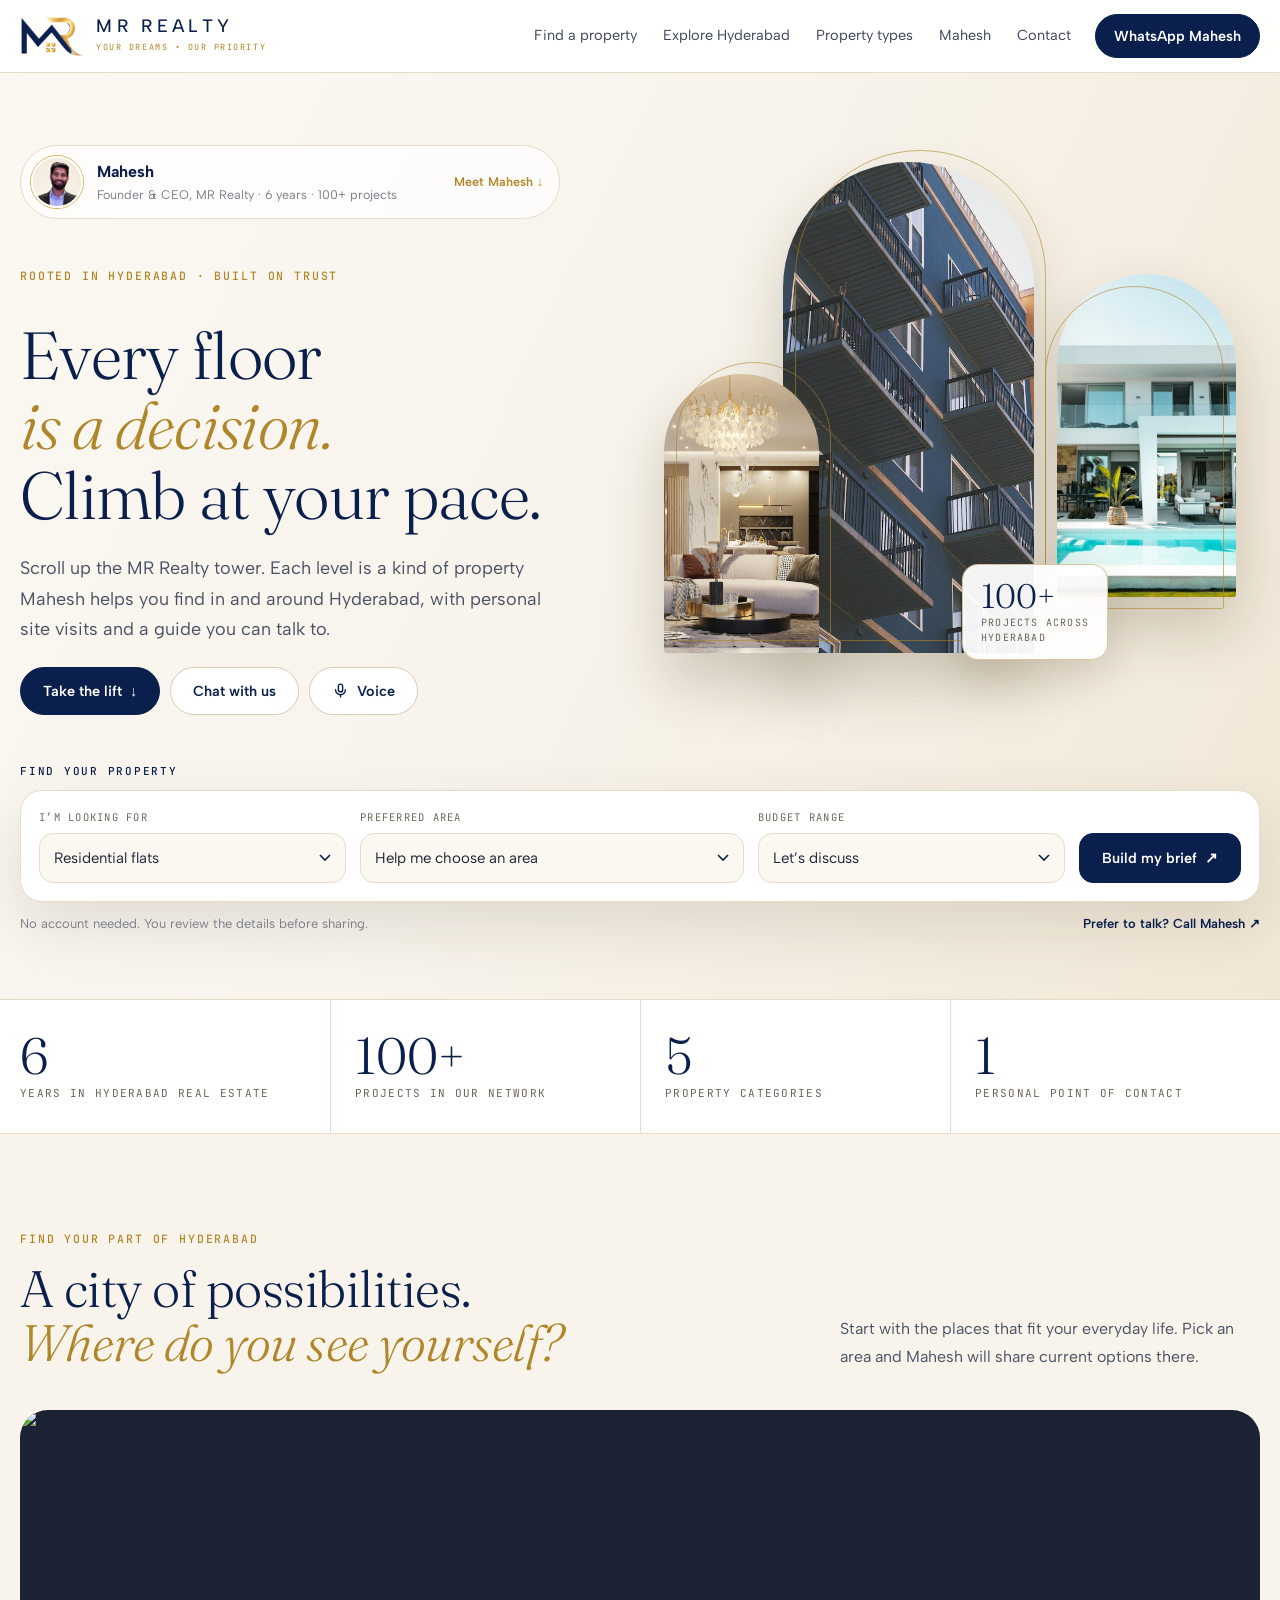
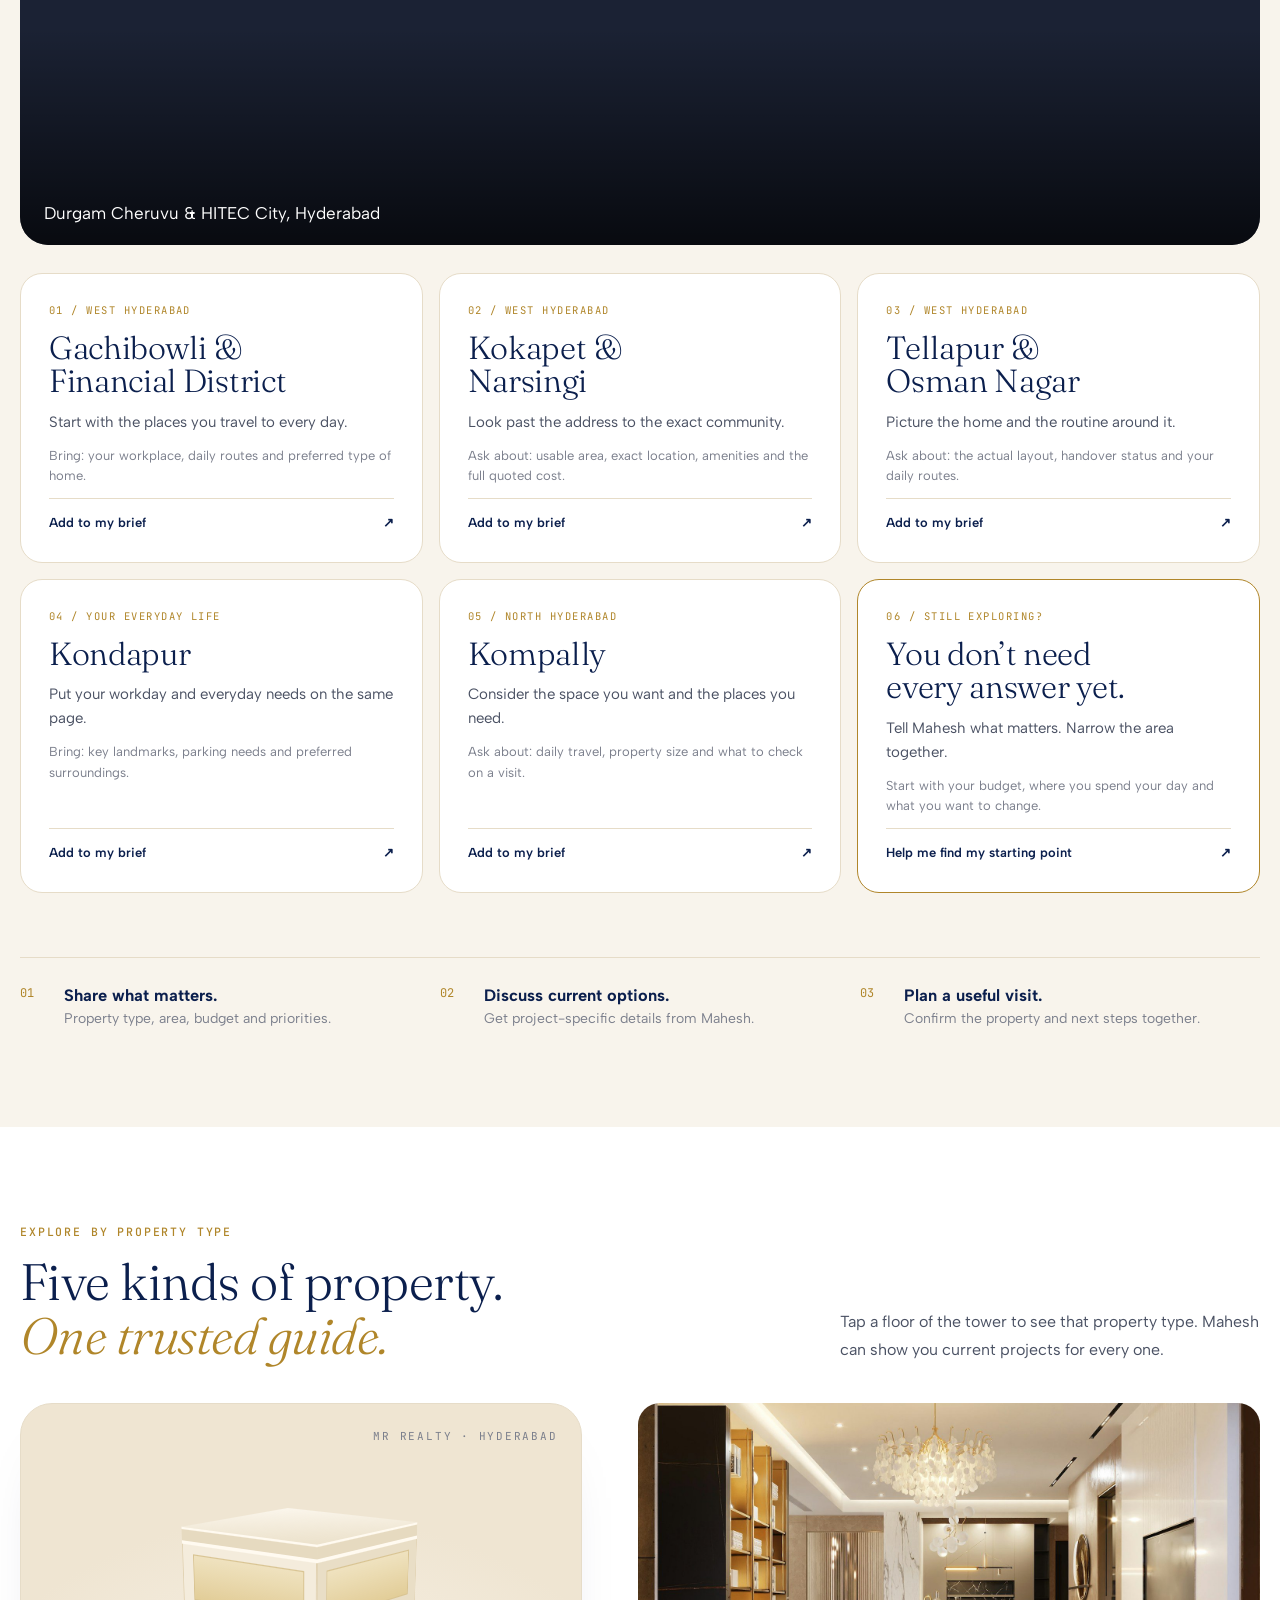
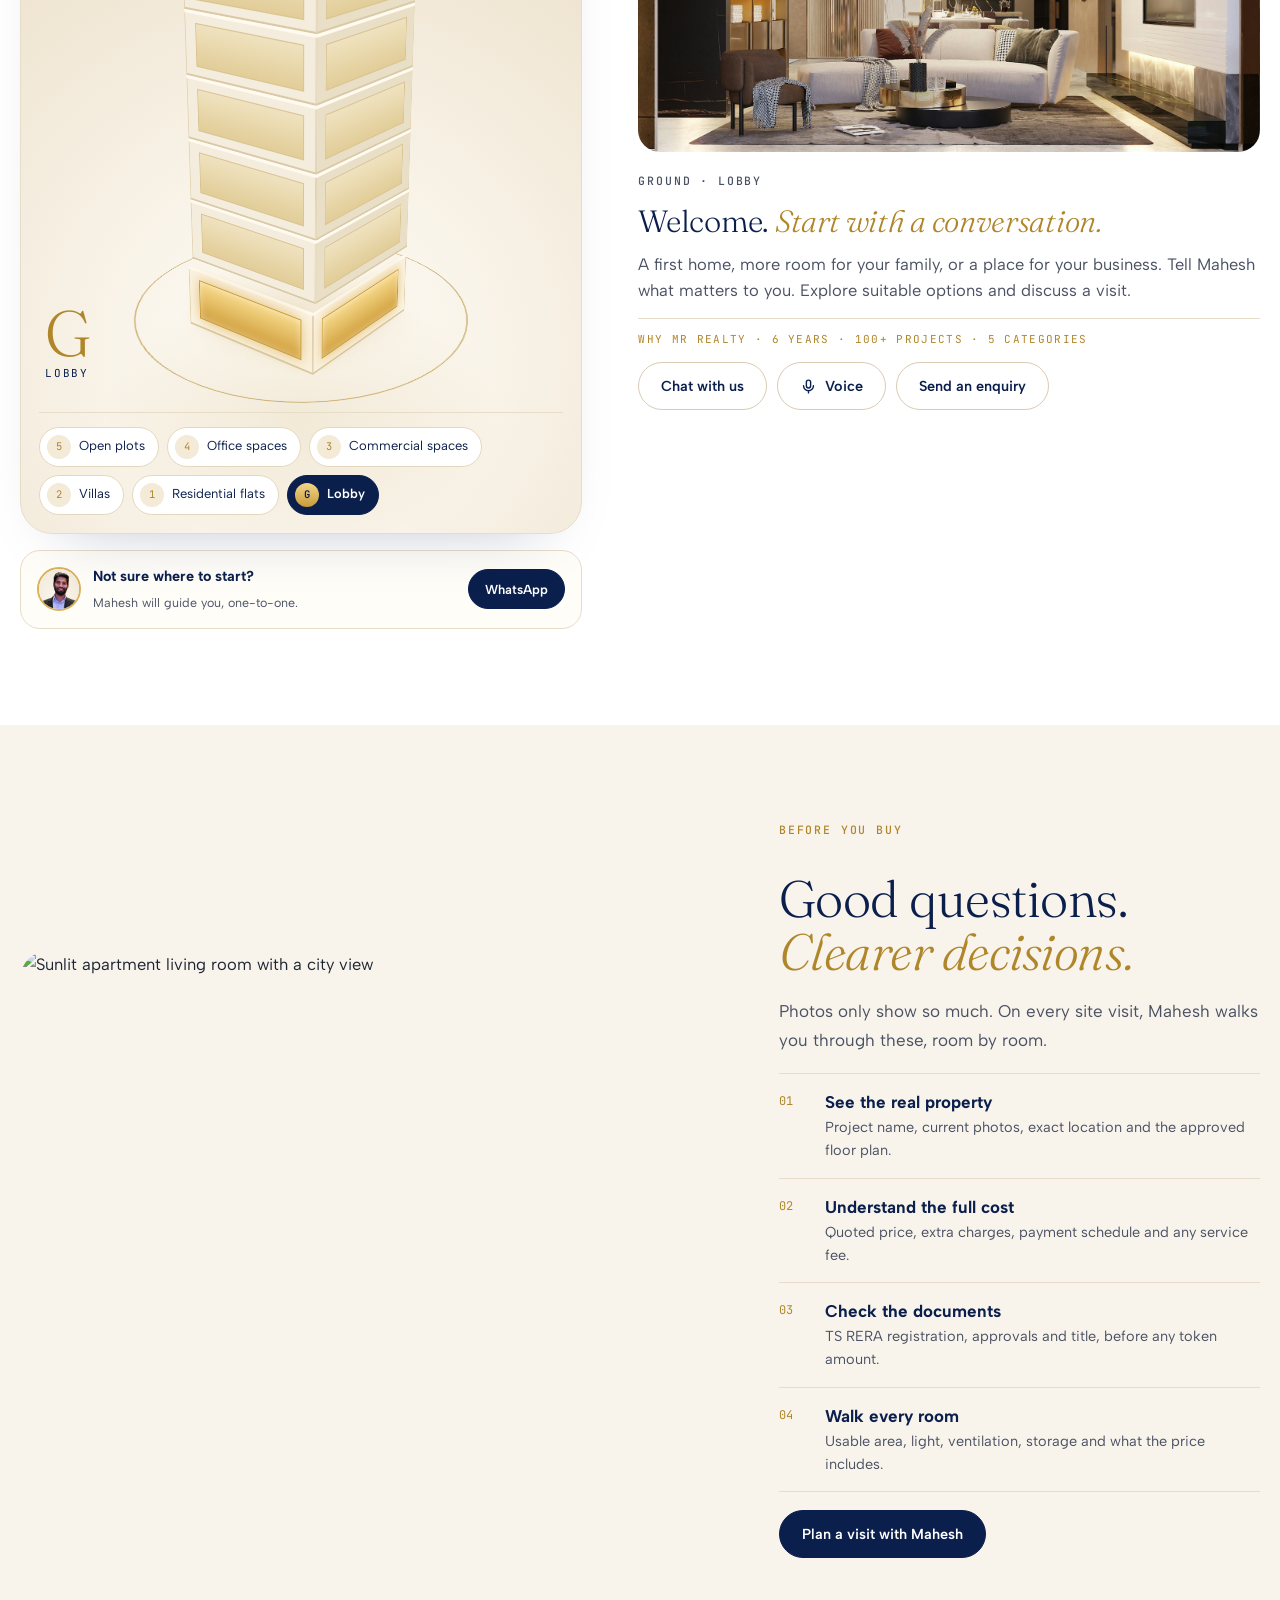
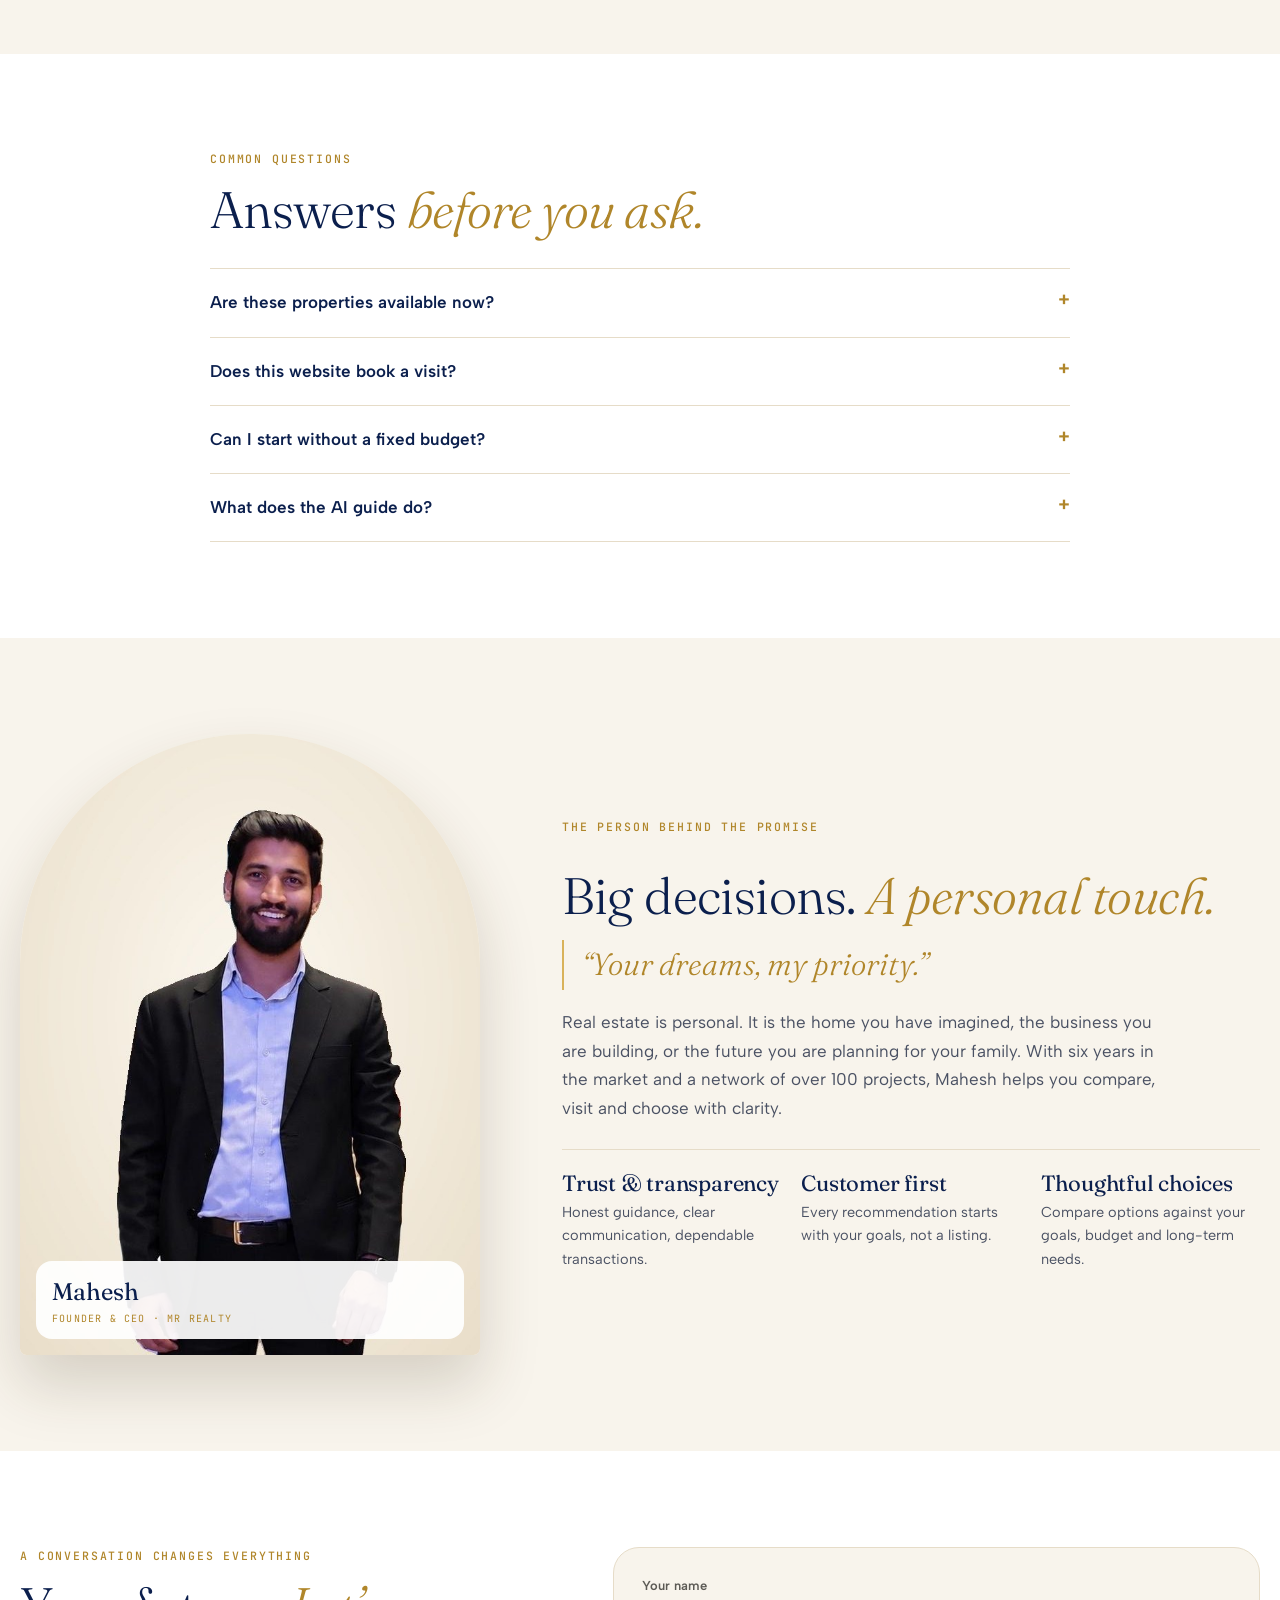
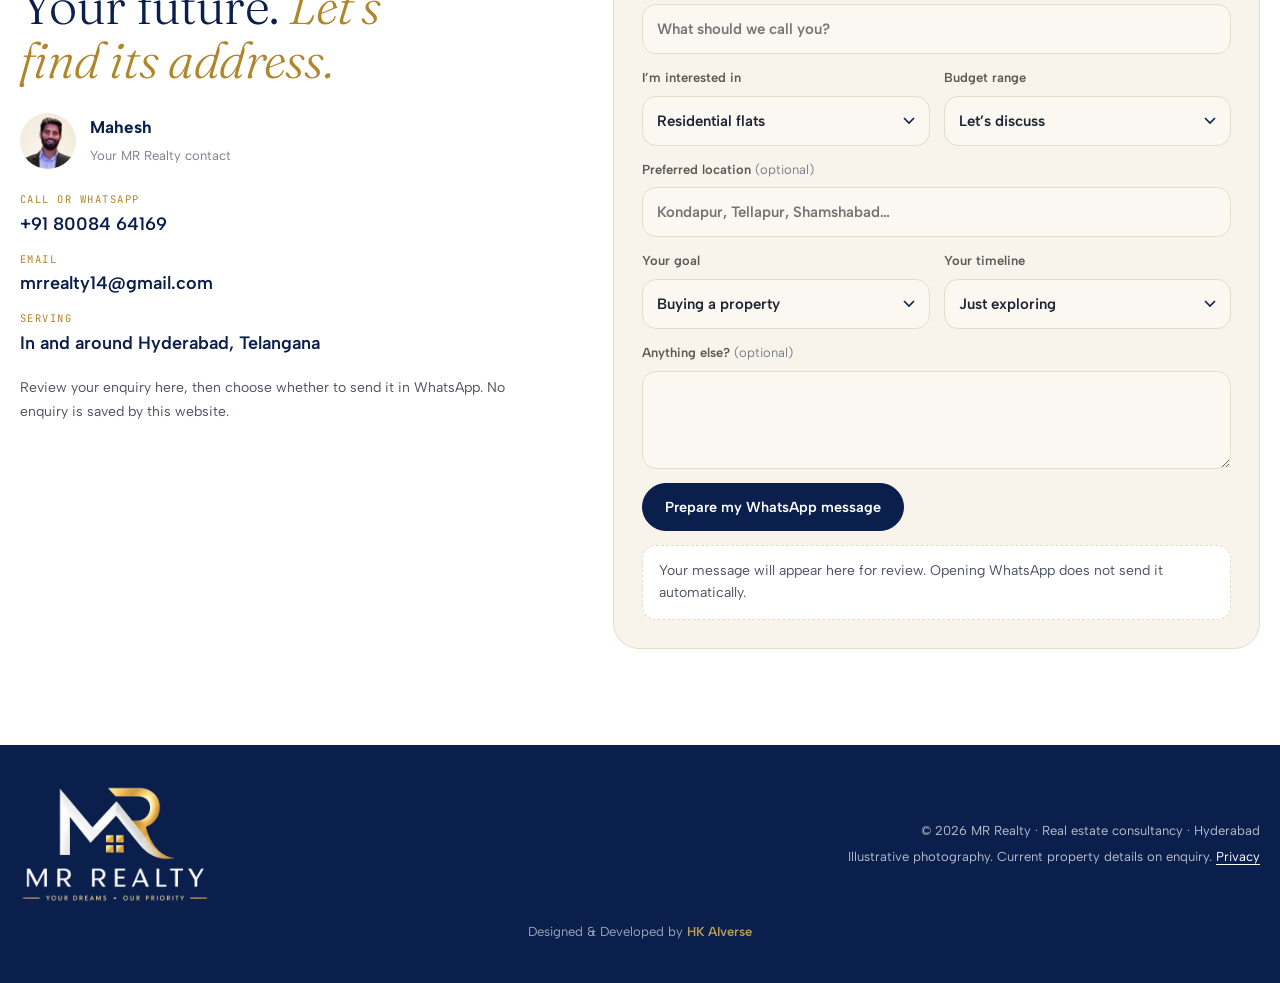
==== commit d304f695: "Footer credit: capital D in Developed Co-Authored-By: Claude Opus 5.5 <noreply@anthropic.com> Claude" ====
--- a/index.html
+++ b/index.html
@@ -294,7 +294,7 @@
       <p>Illustrative photography. Current property details on enquiry. <button type="button" class="linkish" data-open="privacy">Privacy</button></p>
     </div>
   </div>
-<p class="made-by">Designed &amp; developed by <a href="https://hkaiverse.ai" target="_blank" rel="noopener">HK AIverse</a></p></footer>
+<p class="made-by">Designed &amp; Developed by <a href="https://hkaiverse.ai" target="_blank" rel="noopener">HK AIverse</a></p></footer>
 
 <div class="fab"><button class="btn solid fab-chat" type="button" id="chat-open" aria-controls="chat" aria-expanded="false"><svg aria-hidden="true" width="18" height="18" viewBox="0 0 24 24" fill="none" stroke="currentColor" stroke-width="2" stroke-linecap="round" stroke-linejoin="round"><path d="M21 12a8 8 0 0 1-11.6 7.1L4 20l1-4.6A8 8 0 1 1 21 12z"/></svg> Chat with us</button><button class="btn fab-voice" type="button" data-voice aria-label="Ask by voice"><svg aria-hidden="true" width="17" height="17" viewBox="0 0 24 24" fill="none" stroke="currentColor" stroke-width="2" stroke-linecap="round" stroke-linejoin="round"><rect x="9" y="3" width="6" height="11" rx="3"/><path d="M5 11a7 7 0 0 0 14 0M12 18v3"/></svg> Voice</button></div>
 <section class="chat" id="chat" role="dialog" aria-modal="false" aria-labelledby="chat-h" hidden>
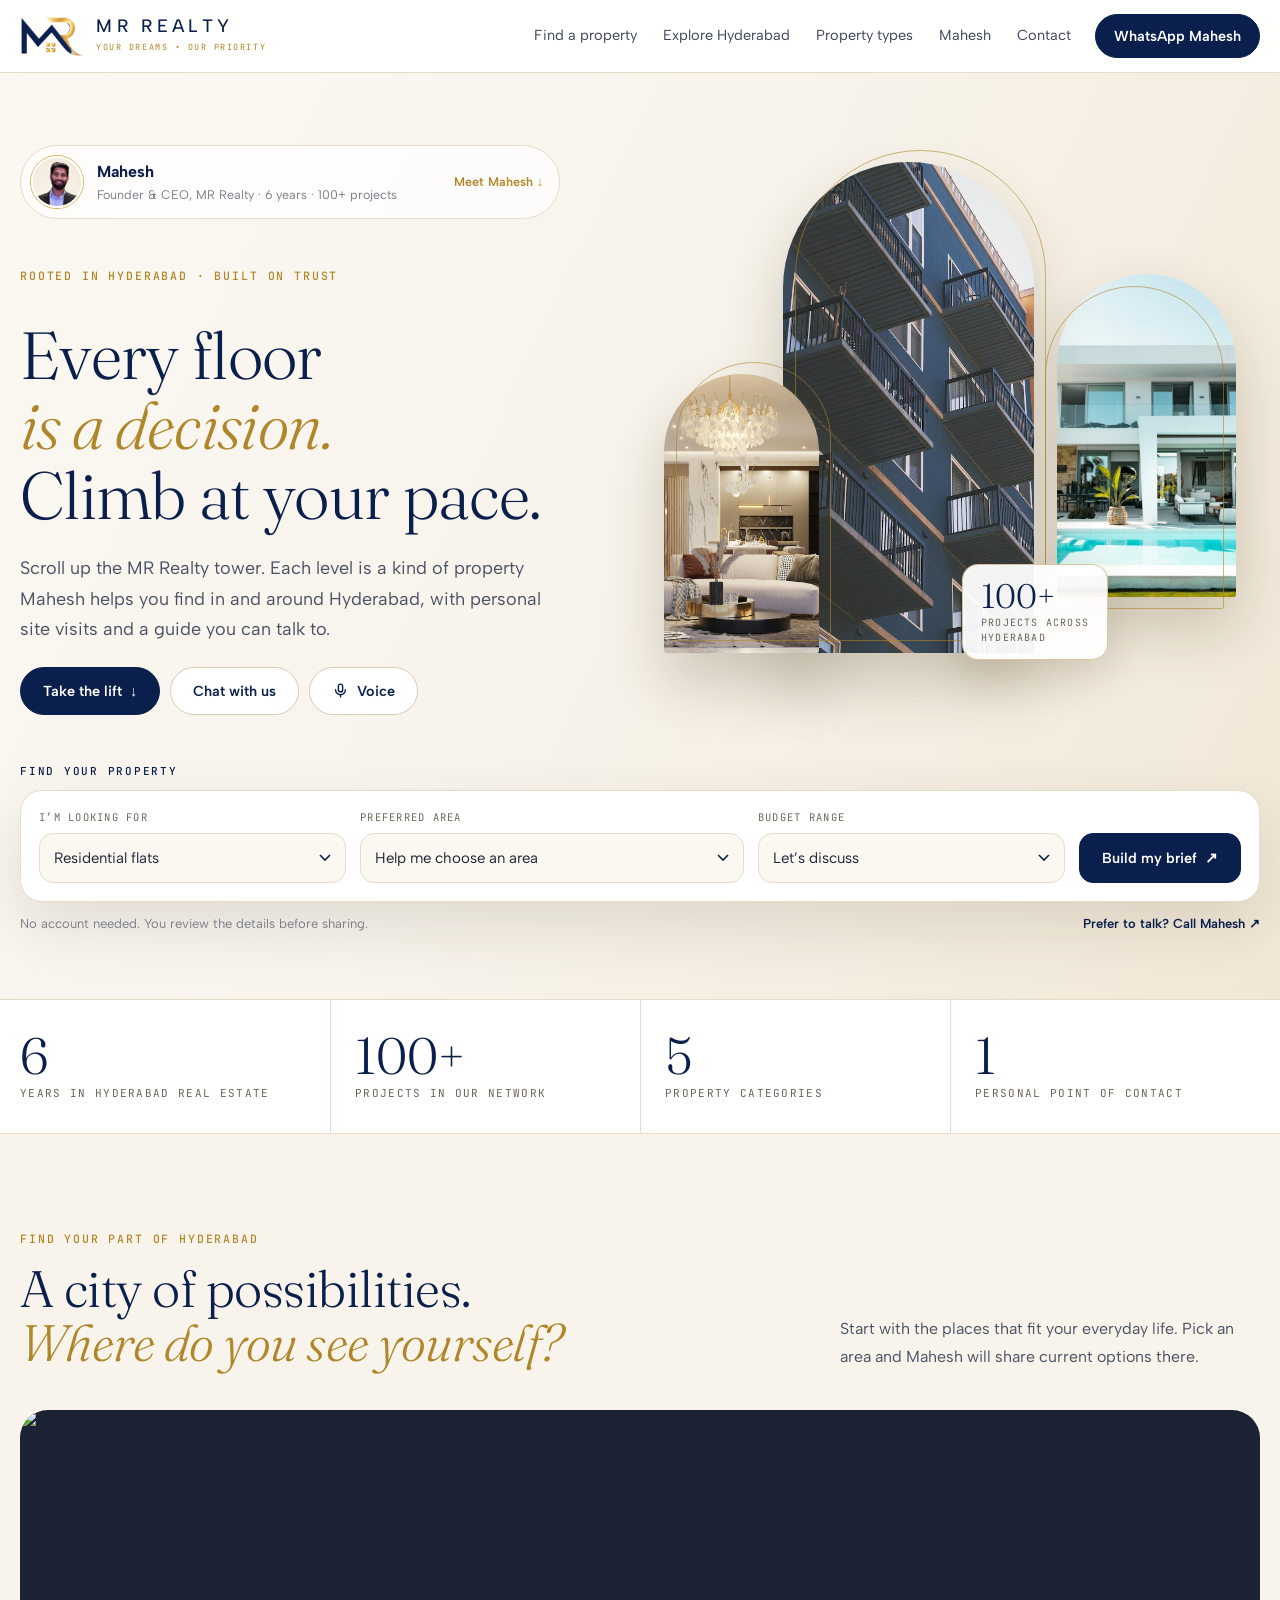
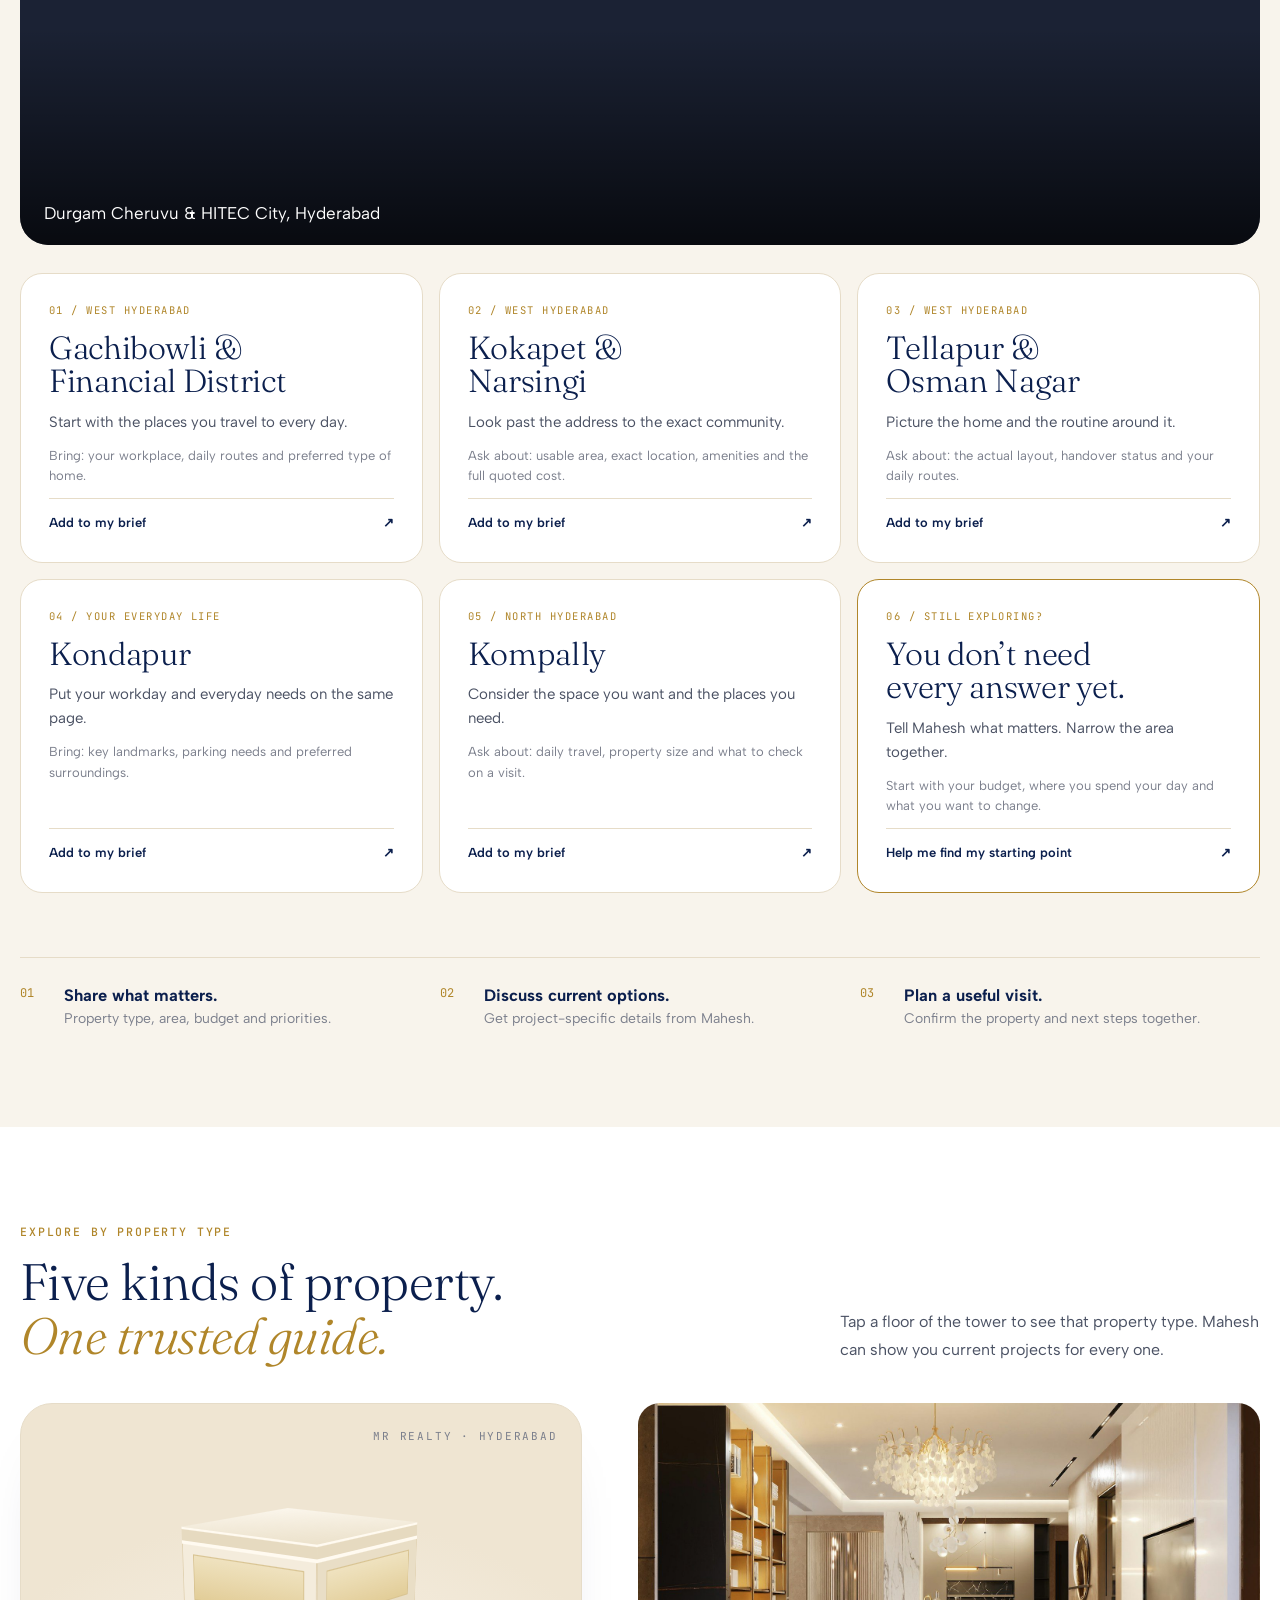
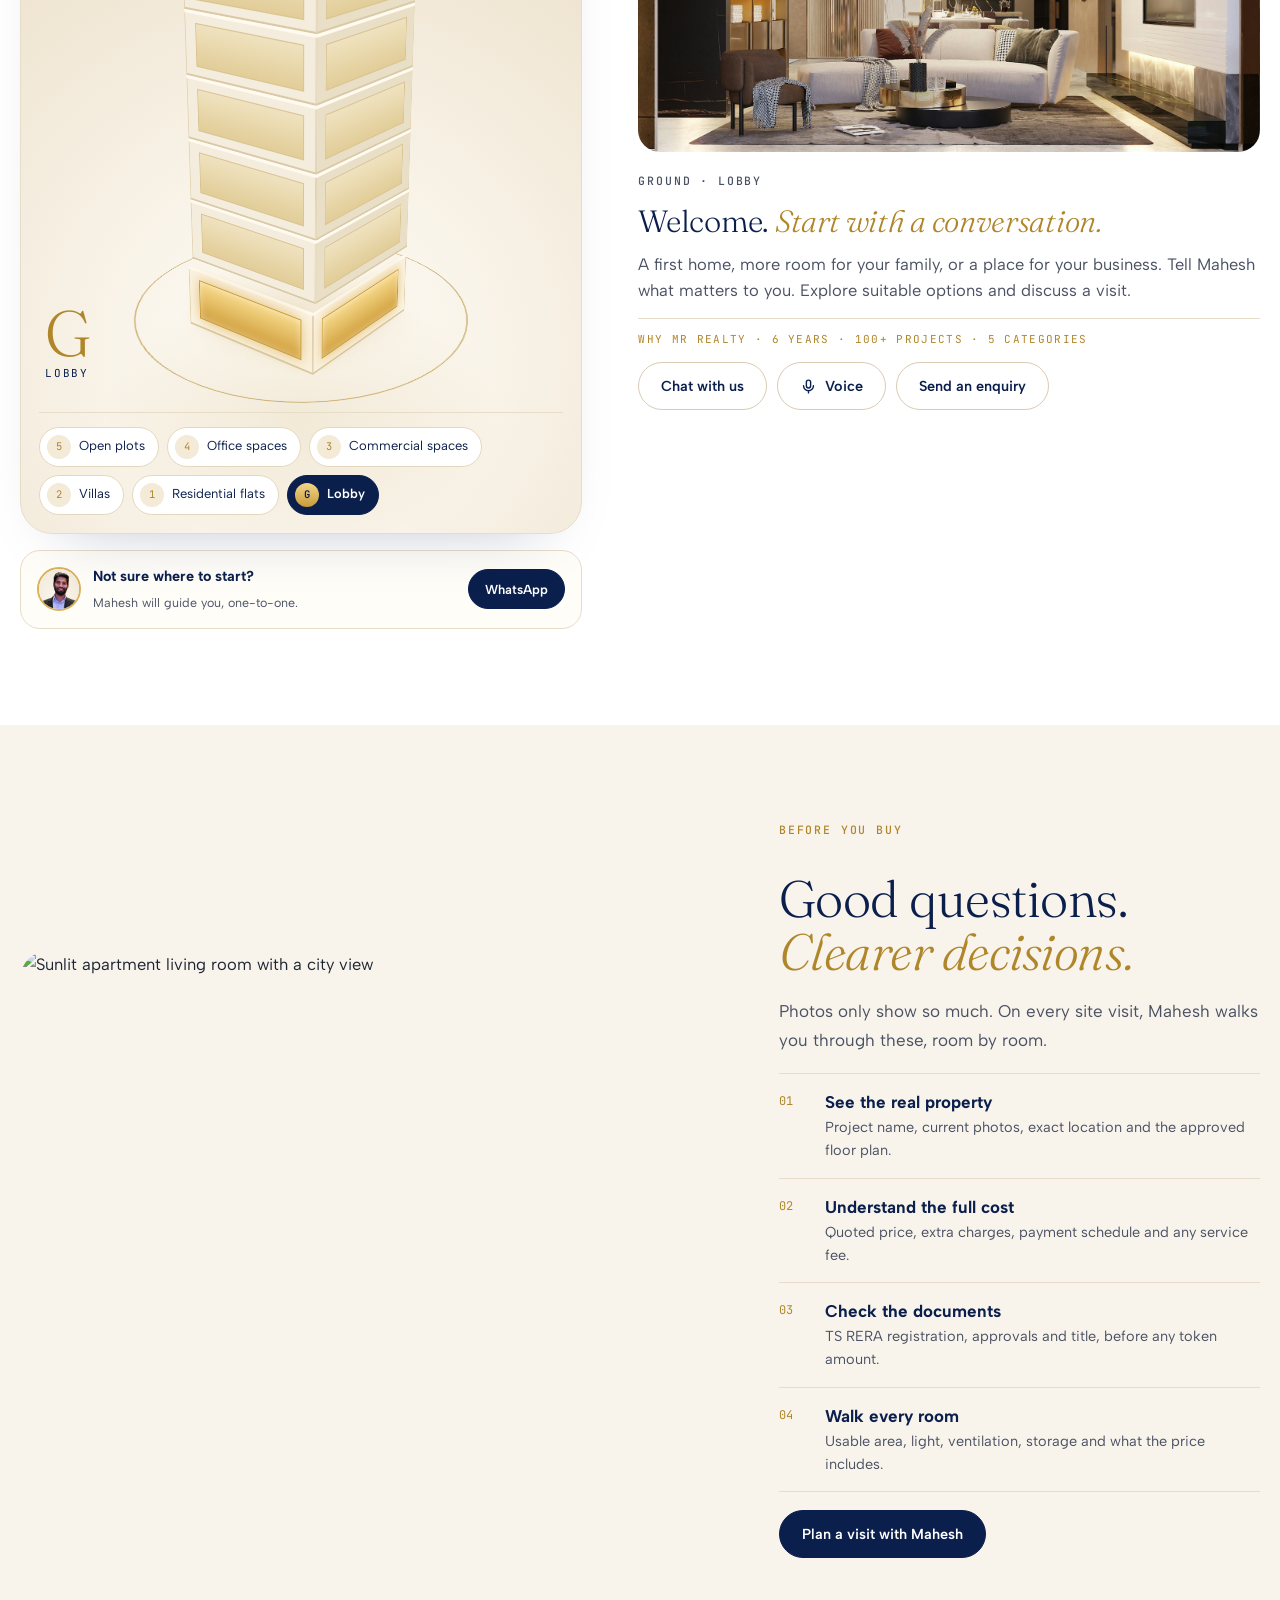
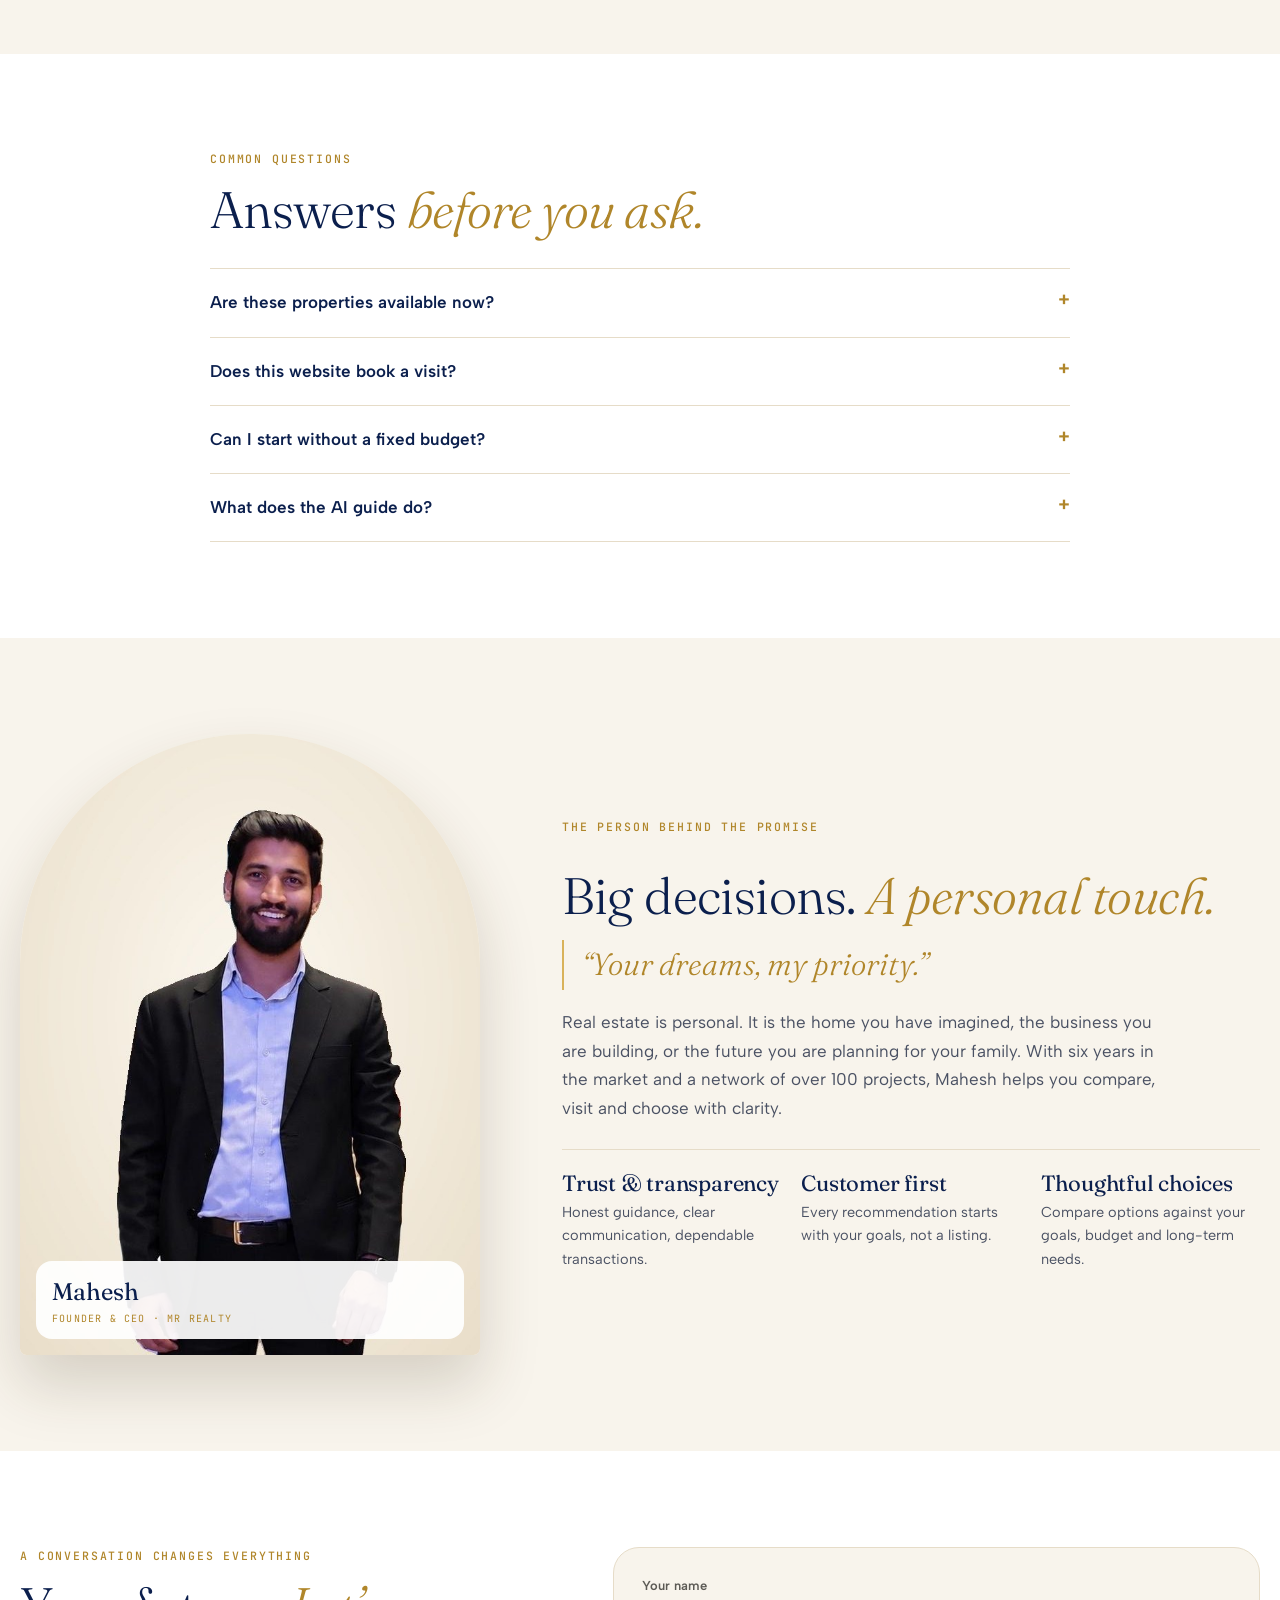
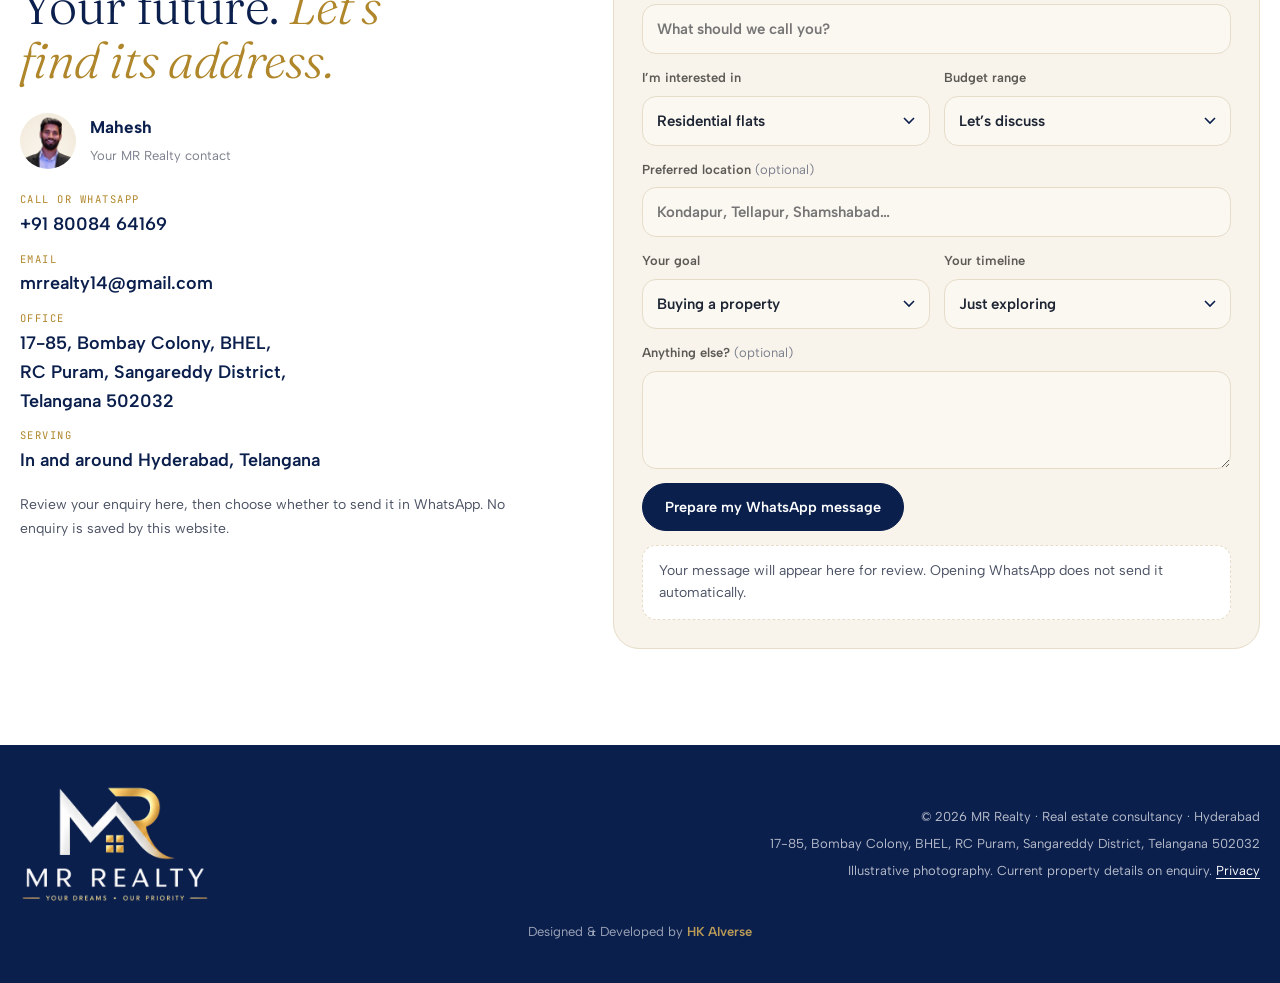
==== commit d8210d30: "Add MR Realty office address (contact, footer, business details) Co-Authored-By: Claude Opus 5.5 <no" ====
--- a/index.html
+++ b/index.html
@@ -24,7 +24,7 @@
 <link rel="stylesheet" href="https://fonts.googleapis.com/css2?family=Fraunces:ital,opsz,wght@0,9..144,300;0,9..144,400;1,9..144,300;1,9..144,400&family=Albert+Sans:wght@400;500;600;700&family=JetBrains+Mono:wght@400;500&display=swap">
 <link rel="stylesheet" href="assets/site.css?v=20261104z">
 <script type="application/ld+json">
-{"@context":"https://schema.org","@type":"RealEstateAgent","name":"MR Realty","slogan":"Your dreams, our priority","description":"Real estate consultancy in and around Hyderabad: residential flats, villas, commercial spaces, office spaces and open plots.","telephone":"+91-80084-64169","email":"mrrealty14@gmail.com","areaServed":{"@type":"City","name":"Hyderabad"},"address":{"@type":"PostalAddress","addressLocality":"Hyderabad","addressRegion":"Telangana","addressCountry":"IN"},"founder":{"@type":"Person","name":"Mahesh","jobTitle":"Founder & CEO"},"image":"images/og-image.jpg"}
+{"@context":"https://schema.org","@type":"RealEstateAgent","name":"MR Realty","slogan":"Your dreams, our priority","description":"Real estate consultancy in and around Hyderabad: residential flats, villas, commercial spaces, office spaces and open plots.","telephone":"+91-80084-64169","email":"mrrealty14@gmail.com","areaServed":{"@type":"City","name":"Hyderabad"},"address":{"@type":"PostalAddress","streetAddress":"17-85, Bombay Colony, BHEL, RC Puram","addressLocality":"Sangareddy","addressRegion":"Telangana","postalCode":"502032","addressCountry":"IN"},"founder":{"@type":"Person","name":"Mahesh","jobTitle":"Founder & CEO"},"image":"images/og-image.jpg"}
 </script>
 </head>
 <body>
@@ -263,6 +263,7 @@
         <dl class="lines">
           <div><dt>Call or WhatsApp</dt><dd><a href="tel:+918008464169">+91 80084 64169</a></dd></div>
           <div><dt>Email</dt><dd><a href="mailto:mrrealty14@gmail.com">mrrealty14@gmail.com</a></dd></div>
+          <div><dt>Office</dt><dd><a href="https://www.google.com/maps/search/?api=1&amp;query=17-85%2C%20Bombay%20Colony%2C%20BHEL%2C%20RC%20Puram%2C%20Sangareddy%2C%20Telangana%20502032" target="_blank" rel="noopener">17-85, Bombay Colony, BHEL,<br>RC Puram, Sangareddy District,<br>Telangana 502032</a></dd></div>
           <div><dt>Serving</dt><dd>In and around Hyderabad, Telangana</dd></div>
         </dl>
         <p class="sub small">Review your enquiry here, then choose whether to send it in WhatsApp. No enquiry is saved by this website.</p>
@@ -291,6 +292,7 @@
     <img class="foot-logo" src="images/brand/mr-logo-full.png" alt="MR Realty — Your dreams, our priority" width="900" height="564" loading="lazy">
     <div class="foot-text">
       <p>© <span id="yr">2026</span> MR Realty · Real estate consultancy · Hyderabad</p>
+      <p>17-85, Bombay Colony, BHEL, RC Puram, Sangareddy District, Telangana 502032</p>
       <p>Illustrative photography. Current property details on enquiry. <button type="button" class="linkish" data-open="privacy">Privacy</button></p>
     </div>
   </div>
@@ -310,7 +312,7 @@
   <h2 id="voice-h">A question before <em>your next move?</em></h2>
   <p>Explore property types and prepare questions for Mahesh by voice or text. The assistant cannot confirm listings, prices, approvals or appointments.</p>
   <div class="quick" aria-labelledby="quick-h"><p class="quick-h" id="quick-h">Tap a question to ask the assistant</p><div class="qchips"><button type="button" class="qchip" data-q="What kinds of property do you help with?">What kinds of property do you help with?</button><button type="button" class="qchip" data-q="I’m looking for a 3BHK flat in Gachibowli">I’m looking for a 3BHK flat in Gachibowli</button><button type="button" class="qchip" data-q="Villas under ₹2 crore near Hyderabad">Villas under ₹2 crore near Hyderabad</button><button type="button" class="qchip" data-q="How do site visits with Mahesh work?">How do site visits with Mahesh work?</button><button type="button" class="qchip" data-q="Which documents should I check before buying?">Which documents should I check before buying?</button><button type="button" class="qchip" data-q="Are there open plots with HMDA approval?">Are there open plots with HMDA approval?</button></div></div>
-  <p class="note">Voice and text are processed by ElevenLabs to respond. Voice recording is disabled for this agent; conversation retention is configured to 7 days. Please don’t share sensitive information. You can use WhatsApp or call Mahesh directly instead.</p>
+  <p class="note">Voice and text are processed by our AI service provider to respond. Voice recording is disabled for this agent; conversation retention is configured to 7 days. Please don’t share sensitive information. You can use WhatsApp or call Mahesh directly instead.</p>
   <button class="btn solid" id="voice-go" type="button">Open the AI assistant <span aria-hidden="true">↗</span></button>
   <p class="status" id="voice-status" role="status">Opens the assistant controls. You choose whether to start voice or text.</p>
   <a class="linkish" href="tel:+918008464169">Speak to Mahesh: +91 80084 64169 ↗</a>
@@ -321,7 +323,7 @@
   <p class="eyebrow">MR Realty</p>
   <h2 id="privacy-h">Your privacy matters.</h2>
   <p>Your enquiry stays in your browser until you choose to open WhatsApp. This website has no enquiry database and does not use advertising cookies. The hosting provider may process technical access logs to operate the site.</p>
-  <p>When you continue to WhatsApp or email, that service’s privacy policy applies. If you choose the optional AI assistant, voice or text is processed by ElevenLabs. This agent is configured with voice recording disabled and a seven-day conversation retention period. Do not share sensitive information. Loading the assistant also connects to its script delivery service. You can contact Mahesh directly instead. To ask about information you share with MR Realty, contact <a href="mailto:mrrealty14@gmail.com">mrrealty14@gmail.com</a>.</p>
+  <p>When you continue to WhatsApp or email, that service’s privacy policy applies. If you choose the optional AI assistant, voice or text is processed by our AI service provider. This agent is configured with voice recording disabled and a seven-day conversation retention period. Do not share sensitive information. Loading the assistant also connects to its script delivery service. You can contact Mahesh directly instead. To ask about information you share with MR Realty, contact <a href="mailto:mrrealty14@gmail.com">mrrealty14@gmail.com</a>.</p>
 </dialog>
 
 <div id="voice-host"></div>
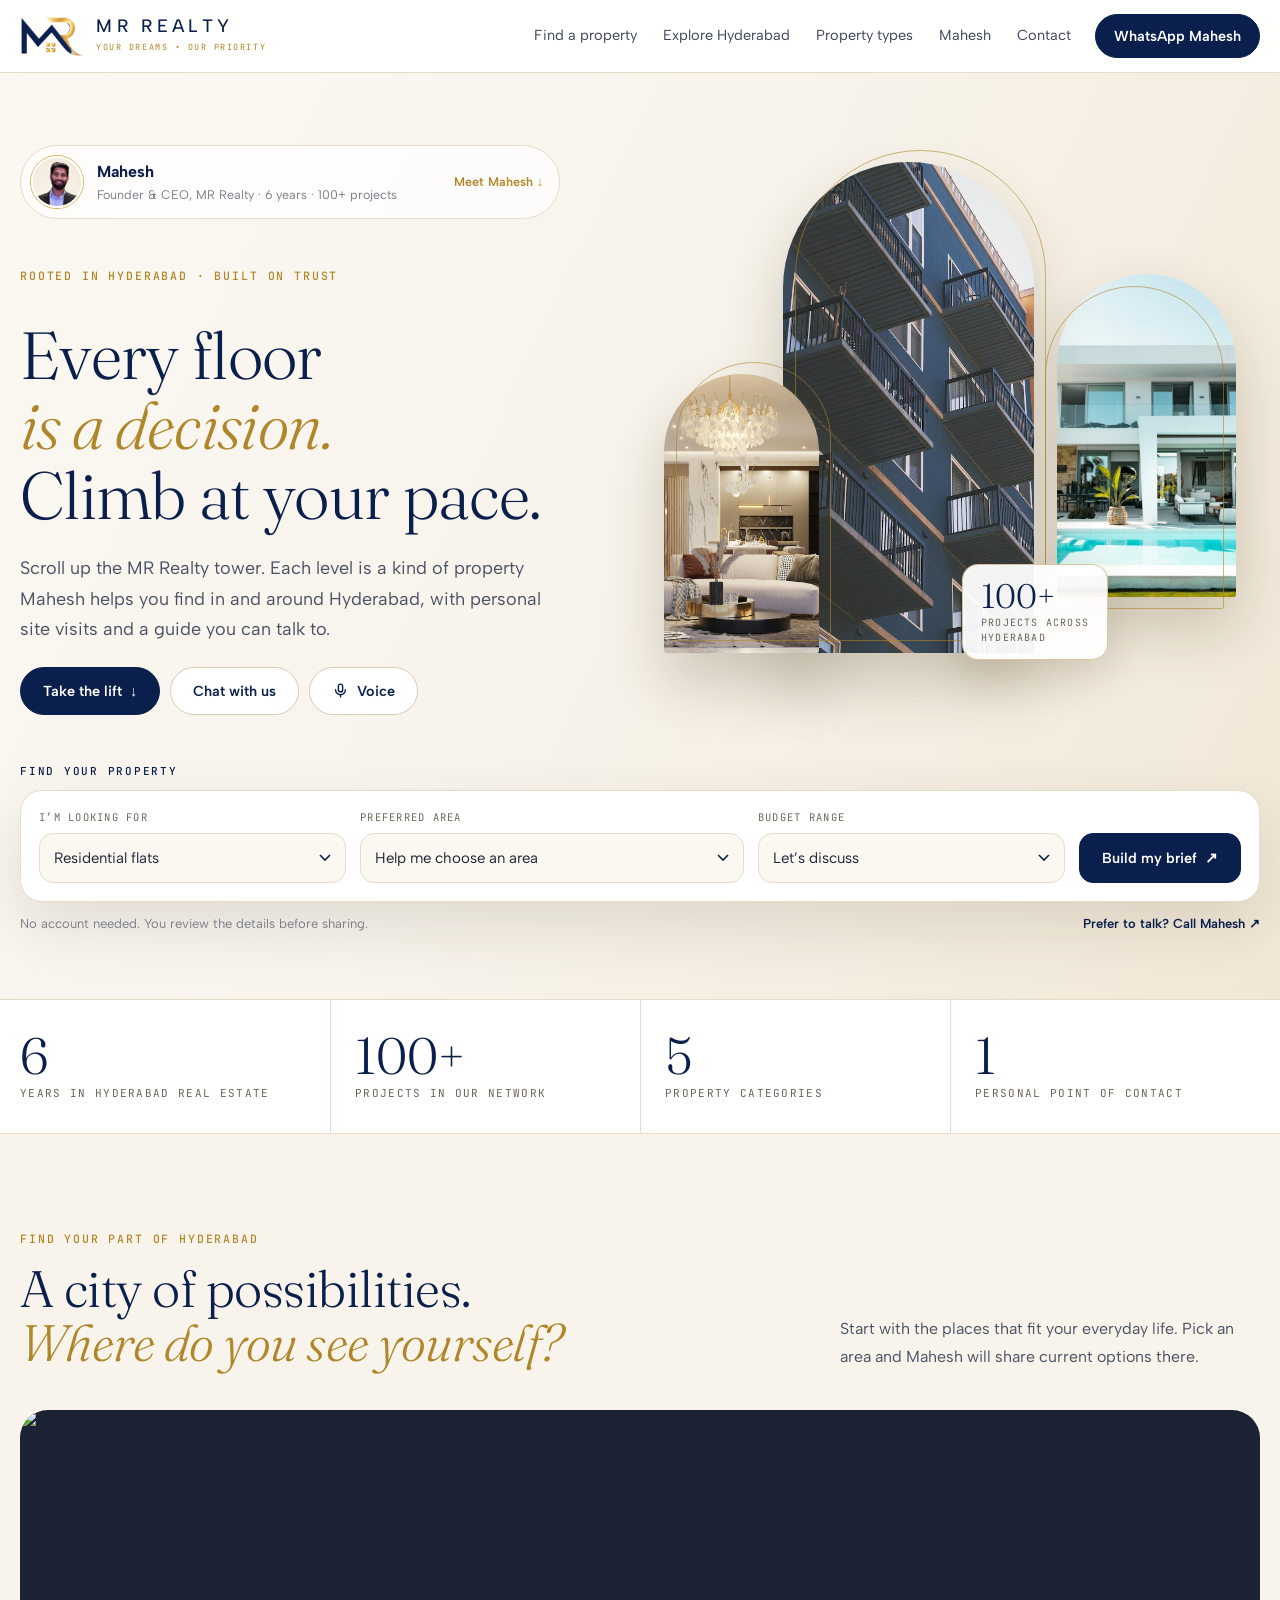
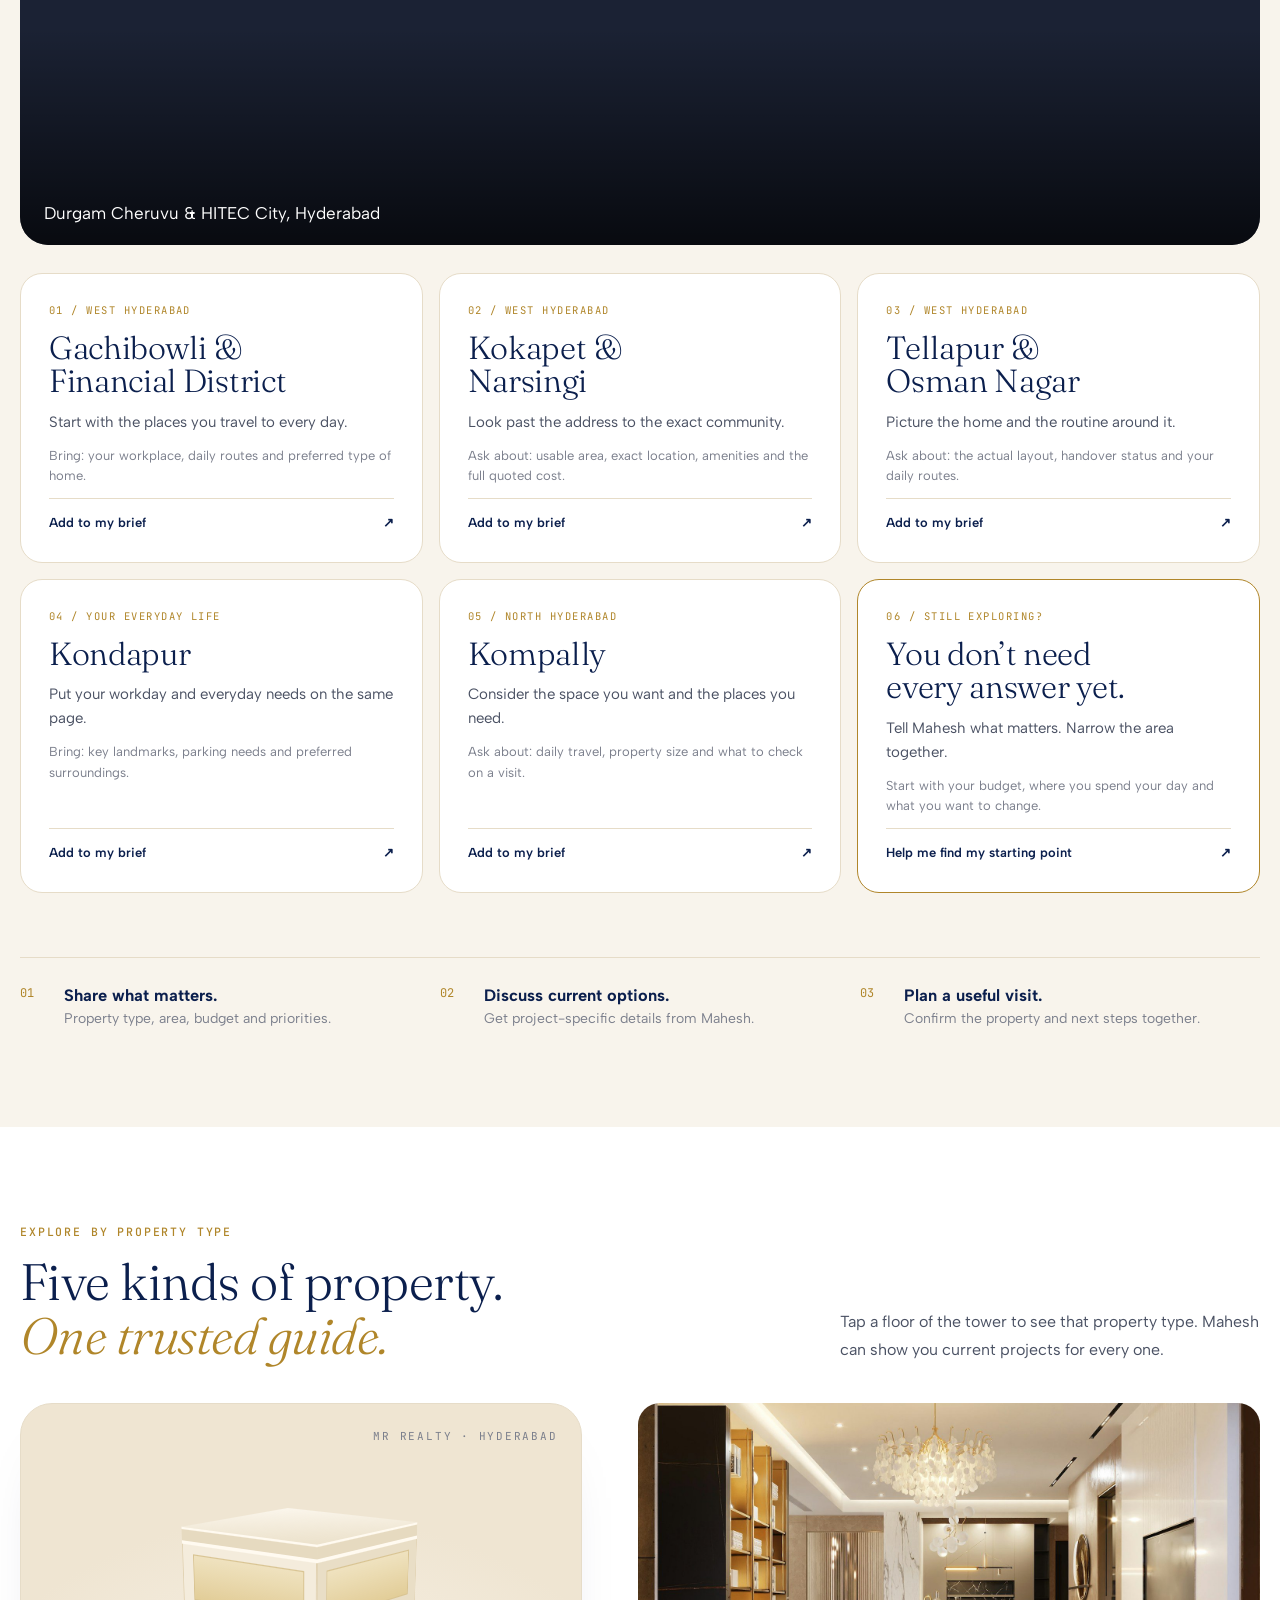
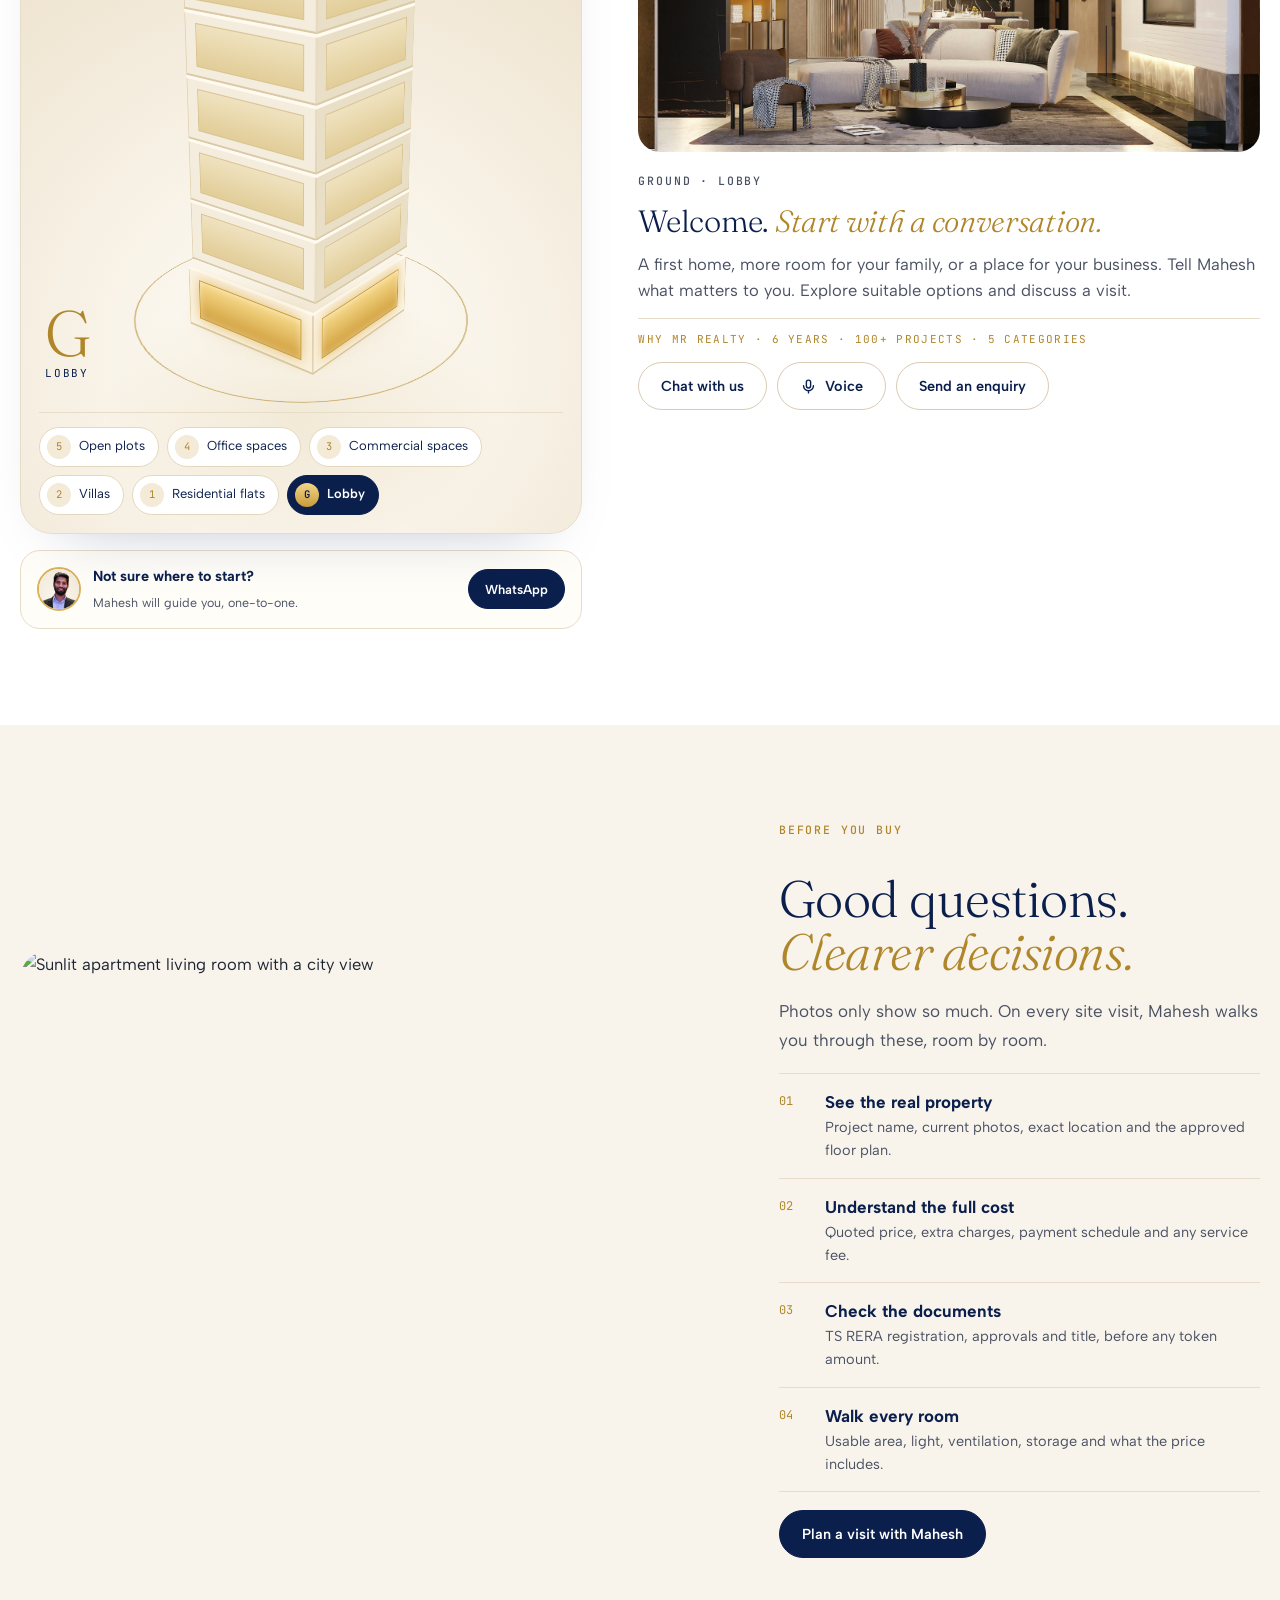
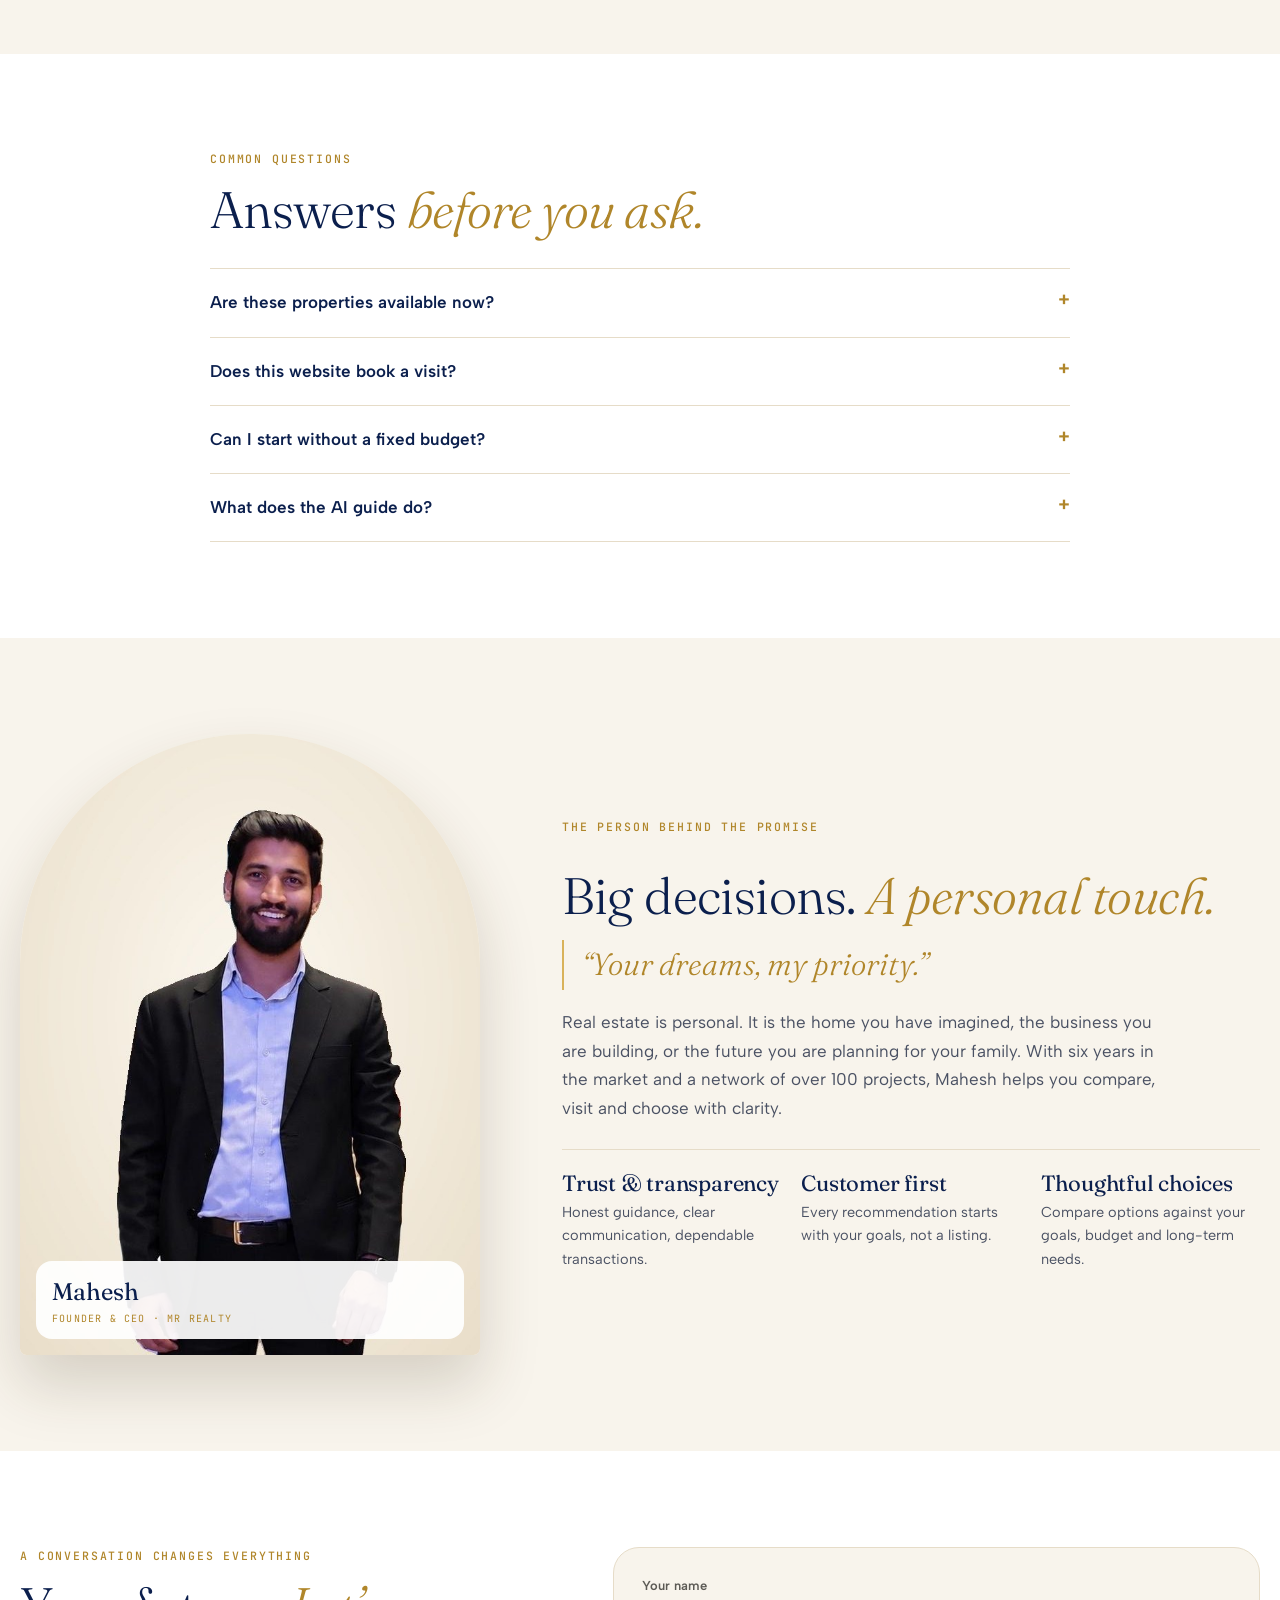
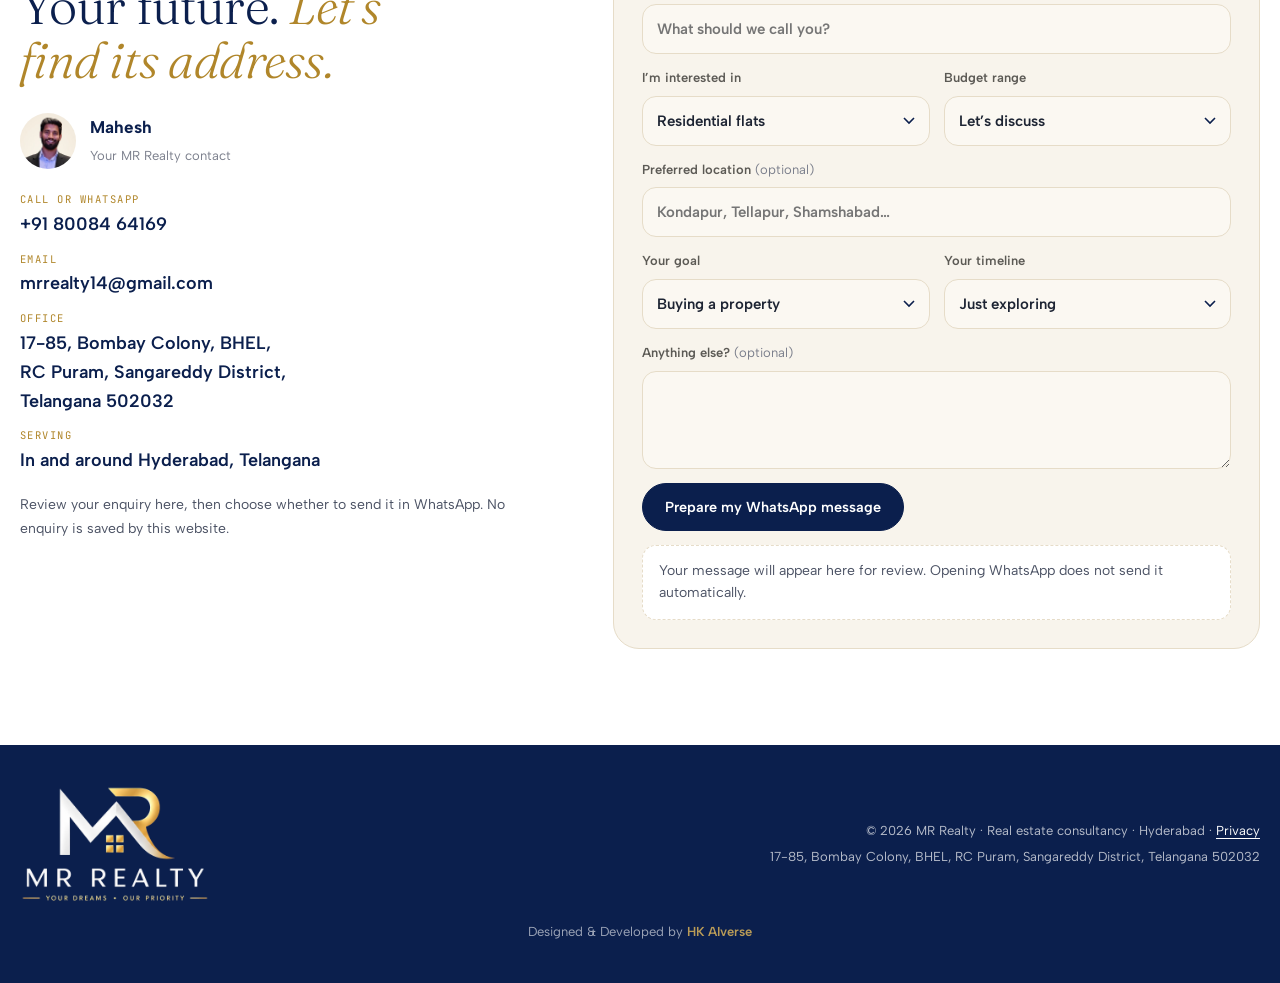
==== commit 476db032: "Footer: remove illustrative-photography line, keep Privacy link Co-Authored-By: Claude Opus 5.5 <nor" ====
--- a/index.html
+++ b/index.html
@@ -291,9 +291,8 @@
   <div class="wrap foot-row">
     <img class="foot-logo" src="images/brand/mr-logo-full.png" alt="MR Realty — Your dreams, our priority" width="900" height="564" loading="lazy">
     <div class="foot-text">
-      <p>© <span id="yr">2026</span> MR Realty · Real estate consultancy · Hyderabad</p>
+      <p>© <span id="yr">2026</span> MR Realty · Real estate consultancy · Hyderabad · <button type="button" class="linkish" data-open="privacy">Privacy</button></p>
       <p>17-85, Bombay Colony, BHEL, RC Puram, Sangareddy District, Telangana 502032</p>
-      <p>Illustrative photography. Current property details on enquiry. <button type="button" class="linkish" data-open="privacy">Privacy</button></p>
     </div>
   </div>
 <p class="made-by">Designed &amp; Developed by <a href="https://hkaiverse.ai" target="_blank" rel="noopener">HK AIverse</a></p></footer>
